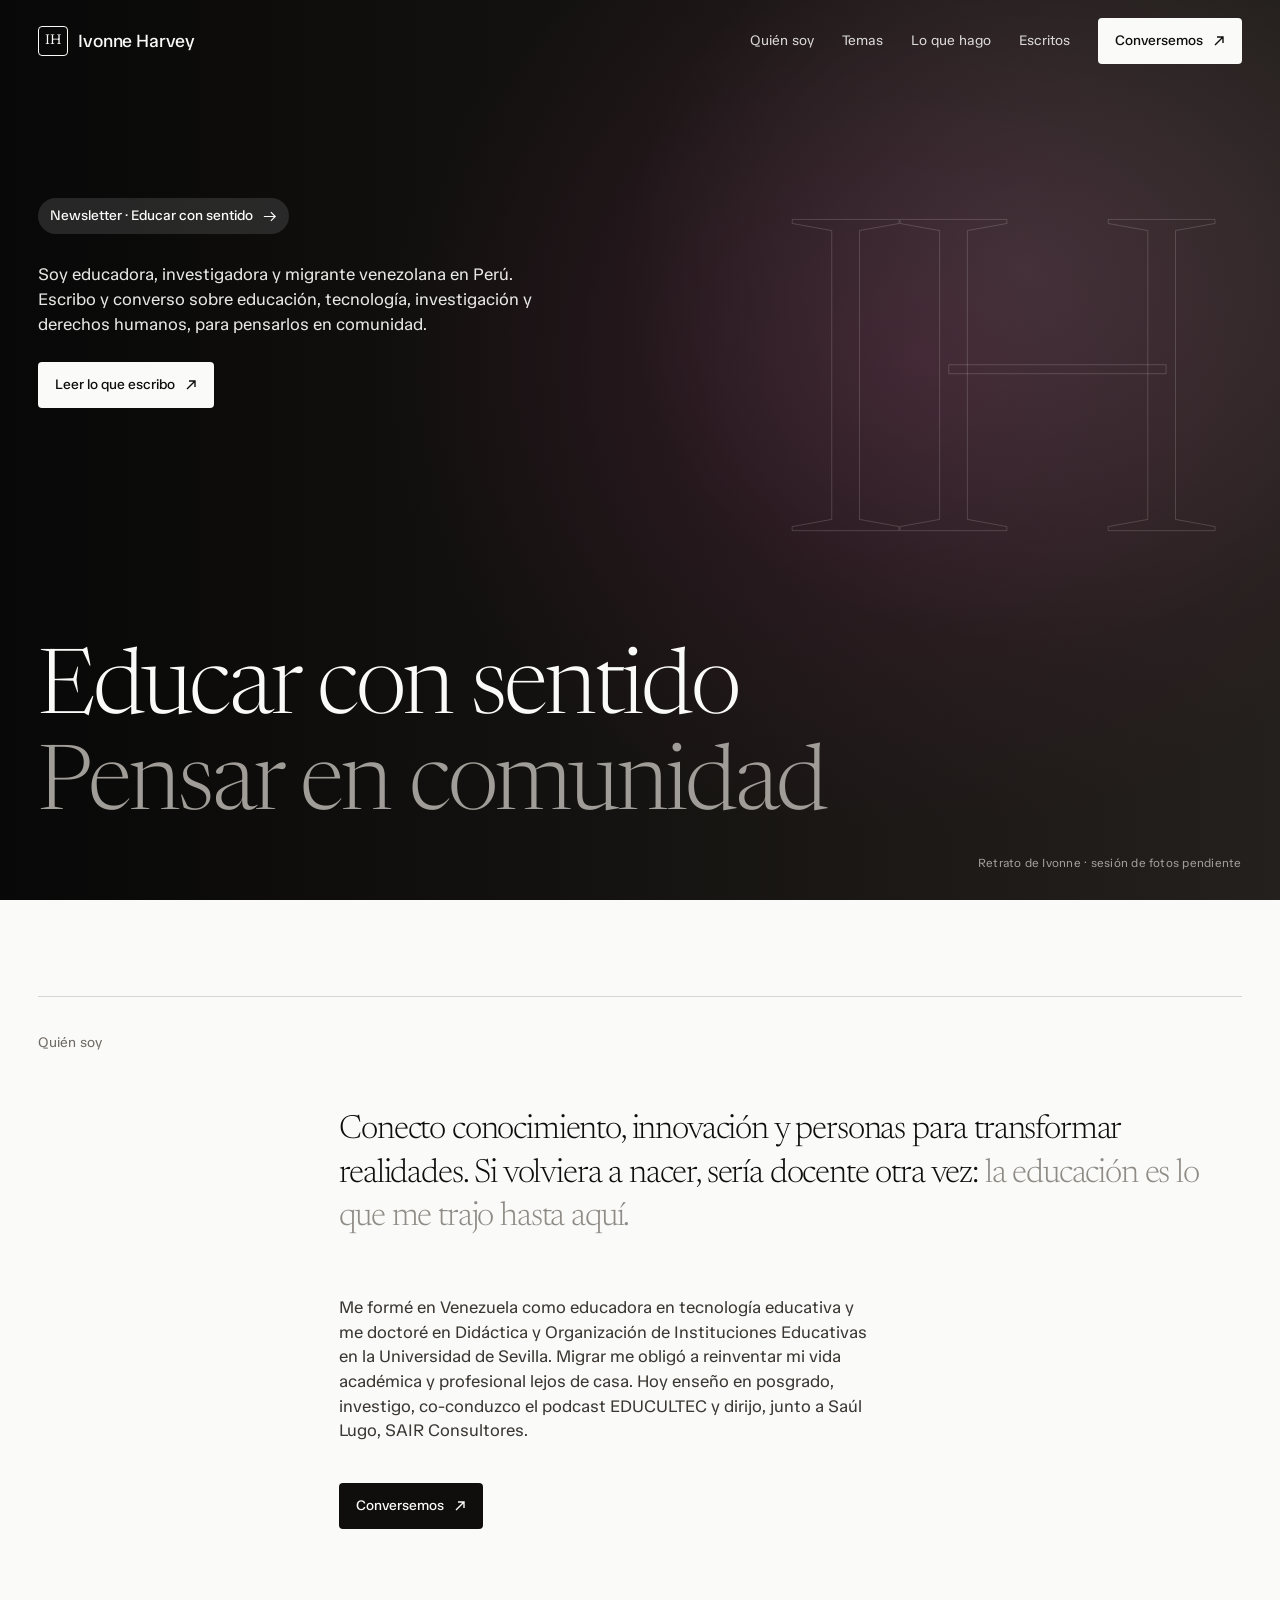
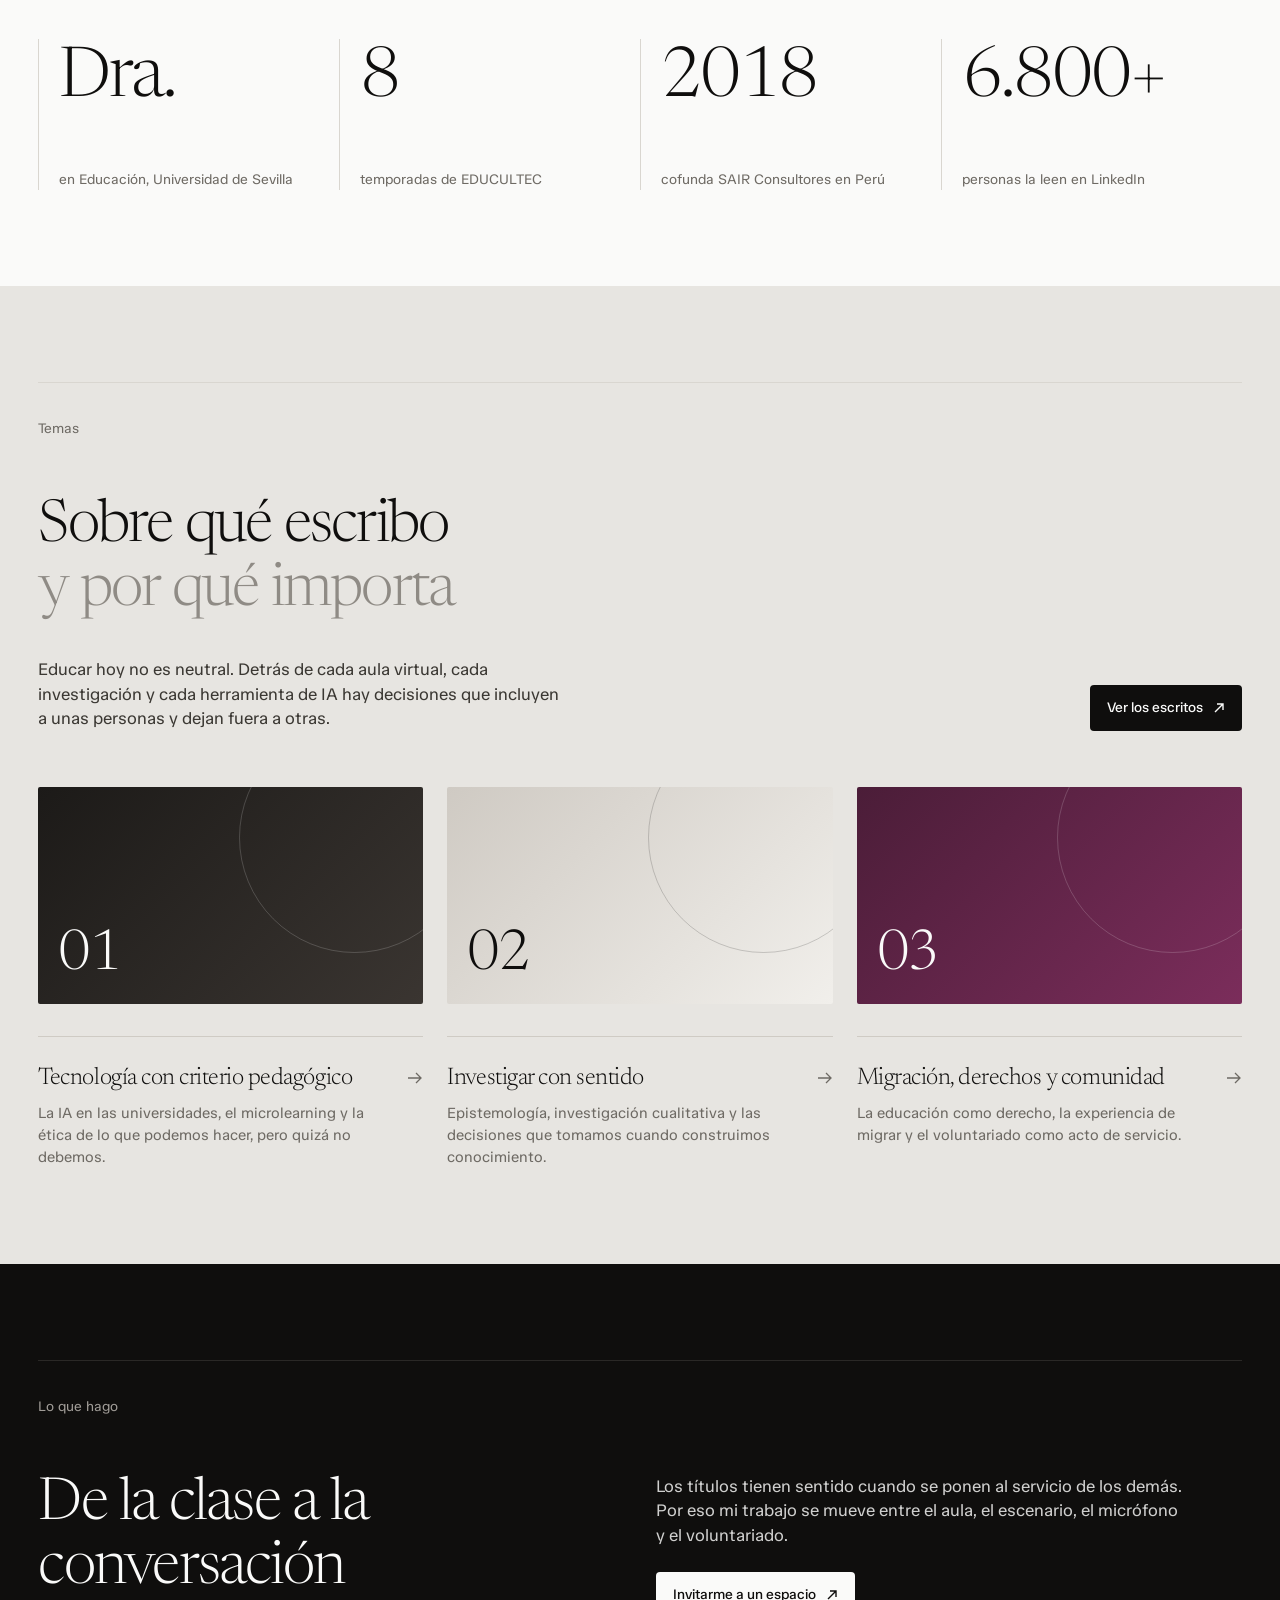
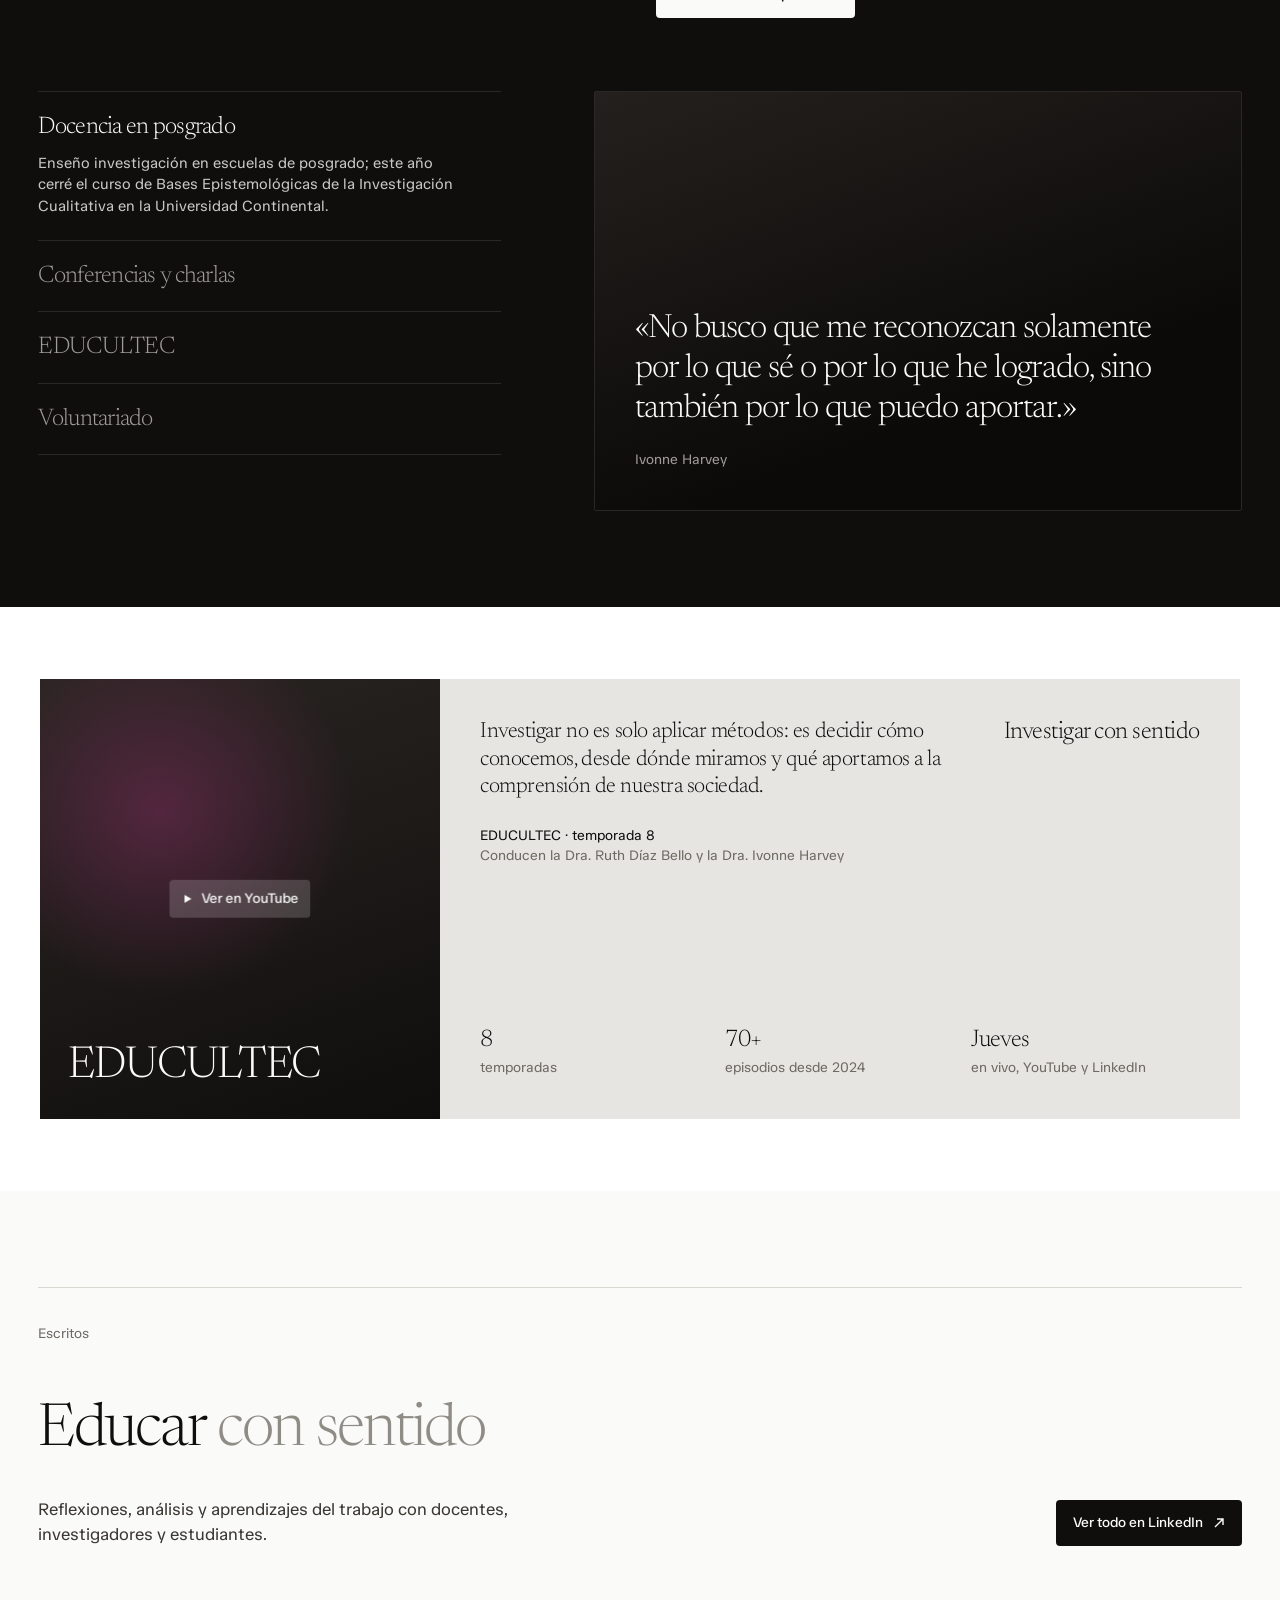
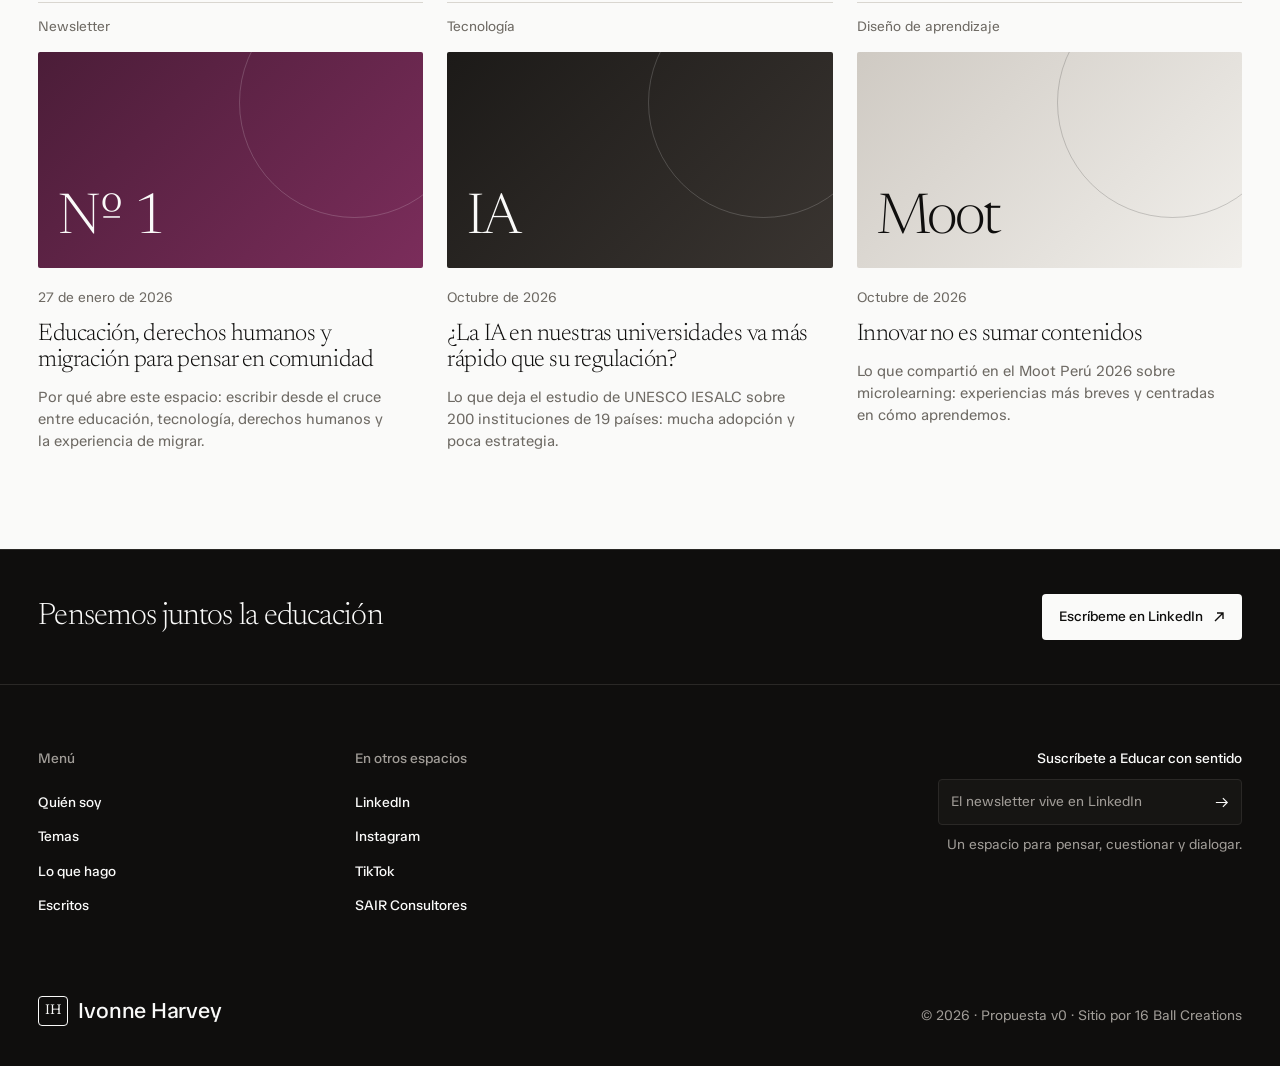
==== index.html @ bb73acb6 "Sitio de marca personal de Ivonne Harvey, propuesta v0 sobre la estructura de Westbridge Co-Authored" ====
<!doctype html>
<html lang="es">
<head>
<meta charset="utf-8">
<meta name="viewport" content="width=device-width, initial-scale=1">
<title>Ivonne Harvey · Educar con sentido</title>
<meta name="robots" content="noindex, nofollow">
<meta name="description" content="Ivonne Harvey, educadora e investigadora venezolana en Perú. Escribe y conversa sobre educación, tecnología, investigación y derechos humanos.">
<link rel="preconnect" href="https://fonts.googleapis.com">
<link rel="preconnect" href="https://fonts.gstatic.com" crossorigin>
<link rel="stylesheet" href="assets/css/marca.css">
<link rel="stylesheet" href="assets/css/sitio.css">
<link rel="icon" href="data:image/svg+xml,%3Csvg xmlns='http://www.w3.org/2000/svg' viewBox='0 0 64 64'%3E%3Crect width='64' height='64' rx='8' fill='%230F0E0D'/%3E%3Ctext x='32' y='43' text-anchor='middle' font-family='Georgia,serif' font-size='30' fill='%23FAFAF9'%3EIH%3C/text%3E%3C/svg%3E">
</head>
<body>
<svg width="0" height="0" style="position:absolute" aria-hidden="true">
  <symbol id="diag" viewBox="0 0 12 12"><path d="M2 10 10 2M4 2h6v6" fill="none" stroke="currentColor" stroke-width="1.4"/></symbol>
  <symbol id="der" viewBox="0 0 16 12"><path d="M1 6h13M9 1l5 5-5 5" fill="none" stroke="currentColor" stroke-width="1.3"/></symbol>
</svg>

<header class="barra" id="barra">
  <a class="firma" href="#inicio" aria-label="Ivonne Harvey, inicio"><span class="mono">IH</span>Ivonne Harvey</a>
  <nav aria-label="Principal">
    <a href="#quien">Quién soy</a><a href="#temas">Temas</a><a href="#hago">Lo que hago</a><a href="#escritos">Escritos</a>
    <a class="btn btn-papel" href="#conversemos">Conversemos <svg><use href="#diag"/></svg></a>
  </nav>
</header>

<main>
<!-- portada -->
<section class="portada oscuro" id="inicio">
  <div class="retrato" aria-hidden="true"><span class="mono-grande">IH</span><span class="nota-foto">Retrato de Ivonne · sesión de fotos pendiente</span></div>
  <div class="envolver portada-in">
    <div class="portada-arriba">
      <a class="chip" href="https://www.linkedin.com/pulse/educaci%C3%B3n-derechos-humanos-y-migraci%C3%B3n-para-pensar-en-harvey-l--qb66f/" target="_blank" rel="noopener">Newsletter · Educar con sentido <svg><use href="#der"/></svg></a>
      <p class="entrada">Soy educadora, investigadora y migrante venezolana en Perú. Escribo y converso sobre educación, tecnología, investigación y derechos humanos, para pensarlos en comunidad.</p>
      <a class="btn btn-papel" href="#escritos">Leer lo que escribo <svg><use href="#diag"/></svg></a>
    </div>
    <h1 class="serif titular">Educar con sentido<br><span class="tenue">Pensar en comunidad</span></h1>
  </div>
</section>

<!-- quién soy -->
<section class="bloque" id="quien">
  <div class="envolver">
    <p class="rotulo">Quién soy</p>
    <div class="desplazado">
      <p class="serif lead">Conecto conocimiento, innovación y personas para transformar realidades. Si volviera a nacer, sería docente otra vez: <span class="tenue">la educación es lo que me trajo hasta aquí.</span></p>
      <p class="cuerpo">Me formé en Venezuela como educadora en tecnología educativa y me doctoré en Didáctica y Organización de Instituciones Educativas en la Universidad de Sevilla. Migrar me obligó a reinventar mi vida académica y profesional lejos de casa. Hoy enseño en posgrado, investigo, co-conduzco el podcast EDUCULTEC y dirijo, junto a Saúl Lugo, SAIR Consultores.</p>
      <a class="btn btn-tinta" href="#conversemos">Conversemos <svg><use href="#diag"/></svg></a>
    </div>
    <ul class="cifras" aria-label="Ivonne Harvey en datos">
      <li><b class="serif">Dra.</b><span>en Educación, Universidad de Sevilla</span></li>
      <li><b class="serif">8</b><span>temporadas de EDUCULTEC</span></li>
      <li><b class="serif">2018</b><span>cofunda SAIR Consultores en Perú</span></li>
      <li><b class="serif">6.800+</b><span>personas la leen en LinkedIn</span></li>
    </ul>
  </div>
</section>

<!-- temas -->
<section class="bloque piedra" id="temas">
  <div class="envolver">
    <p class="rotulo">Temas</p>
    <div class="cabeza">
      <div>
        <h2 class="serif h2">Sobre qué escribo<br><span class="tenue">y por qué importa</span></h2>
        <p class="cuerpo">Educar hoy no es neutral. Detrás de cada aula virtual, cada investigación y cada herramienta de IA hay decisiones que incluyen a unas personas y dejan fuera a otras.</p>
      </div>
      <a class="btn btn-tinta" href="#escritos">Ver los escritos <svg><use href="#diag"/></svg></a>
    </div>
    <div class="tres">
      <article class="tema">
        <div class="lamina l1" aria-hidden="true"><span class="serif">01</span></div>
        <div class="tema-pie"><h3 class="serif">Tecnología con criterio pedagógico</h3><svg><use href="#der"/></svg></div>
        <p>La IA en las universidades, el microlearning y la ética de lo que podemos hacer, pero quizá no debemos.</p>
      </article>
      <article class="tema">
        <div class="lamina l2" aria-hidden="true"><span class="serif">02</span></div>
        <div class="tema-pie"><h3 class="serif">Investigar con sentido</h3><svg><use href="#der"/></svg></div>
        <p>Epistemología, investigación cualitativa y las decisiones que tomamos cuando construimos conocimiento.</p>
      </article>
      <article class="tema">
        <div class="lamina l3" aria-hidden="true"><span class="serif">03</span></div>
        <div class="tema-pie"><h3 class="serif">Migración, derechos y comunidad</h3><svg><use href="#der"/></svg></div>
        <p>La educación como derecho, la experiencia de migrar y el voluntariado como acto de servicio.</p>
      </article>
    </div>
  </div>
</section>

<!-- lo que hago -->
<section class="bloque oscuro" id="hago">
  <div class="envolver">
    <p class="rotulo">Lo que hago</p>
    <div class="cabeza dos">
      <h2 class="serif h2">De la clase a la conversación</h2>
      <div>
        <p class="cuerpo">Los títulos tienen sentido cuando se ponen al servicio de los demás. Por eso mi trabajo se mueve entre el aula, el escenario, el micrófono y el voluntariado.</p>
        <a class="btn btn-papel" href="#conversemos">Invitarme a un espacio <svg><use href="#diag"/></svg></a>
      </div>
    </div>
    <div class="dos-col">
      <div class="acordeon">
        <details open><summary class="serif">Docencia en posgrado</summary><p>Enseño investigación en escuelas de posgrado; este año cerré el curso de Bases Epistemológicas de la Investigación Cualitativa en la Universidad Continental.</p></details>
        <details><summary class="serif">Conferencias y charlas</summary><p>Moodle Moot Perú 2026 (microlearning), Global Series de Globaltech Florida University (ética de la IA), Global Business Experience 2026 en la Universidad Continental y TEDxSurco.</p></details>
        <details><summary class="serif">EDUCULTEC</summary><p>Co-conduzco con la Dra. Ruth Díaz Bello el podcast de SAIR Consultores. La temporada 8 conversa con investigadores sobre el rol de la epistemología, cada jueves en vivo.</p></details>
        <details><summary class="serif">Voluntariado</summary><p>Lideré el equipo de voluntarios de TEDxChancay. El voluntariado es, para mí, una forma de servir y de seguir aprendiendo.</p></details>
      </div>
      <figure class="cita-panel">
        <blockquote class="serif">«No busco que me reconozcan solamente por lo que sé o por lo que he logrado, sino también por lo que puedo aportar.»</blockquote>
        <figcaption>Ivonne Harvey</figcaption>
      </figure>
    </div>
  </div>
</section>

<!-- EDUCULTEC -->
<section class="bloque blanco" id="podcast">
  <div class="envolver">
    <div class="tarjeta-pod">
      <a class="pod-visual" href="https://www.youtube.com/@sairconsultores" target="_blank" rel="noopener" aria-label="Ver EDUCULTEC en YouTube">
        <span class="serif">EDUCULTEC</span><span class="play"><svg viewBox="0 0 12 12" aria-hidden="true"><path d="M3 2v8l7-4z" fill="currentColor"/></svg>Ver en YouTube</span>
      </a>
      <div class="pod-texto">
        <div class="pod-arriba">
          <p class="serif pod-cita">Investigar no es solo aplicar métodos: es decidir cómo conocemos, desde dónde miramos y qué aportamos a la comprensión de nuestra sociedad.</p>
          <p class="pod-marca serif">Investigar con sentido</p>
        </div>
        <p class="pod-firma">EDUCULTEC · temporada 8<br><span>Conducen la Dra. Ruth Díaz Bello y la Dra. Ivonne Harvey</span></p>
        <ul class="pod-cifras">
          <li><b class="serif">8</b><span>temporadas</span></li>
          <li><b class="serif">70+</b><span>episodios desde 2024</span></li>
          <li><b class="serif">Jueves</b><span>en vivo, YouTube y LinkedIn</span></li>
        </ul>
      </div>
    </div>
  </div>
</section>

<!-- escritos -->
<section class="bloque" id="escritos">
  <div class="envolver">
    <p class="rotulo">Escritos</p>
    <div class="cabeza">
      <div>
        <h2 class="serif h2">Educar <span class="tenue">con sentido</span></h2>
        <p class="cuerpo">Reflexiones, análisis y aprendizajes del trabajo con docentes, investigadores y estudiantes.</p>
      </div>
      <a class="btn btn-tinta" href="https://www.linkedin.com/in/ivonneharvey/recent-activity/all/" target="_blank" rel="noopener">Ver todo en LinkedIn <svg><use href="#diag"/></svg></a>
    </div>
    <div class="tres">
      <a class="escrito" href="https://www.linkedin.com/pulse/educaci%C3%B3n-derechos-humanos-y-migraci%C3%B3n-para-pensar-en-harvey-l--qb66f/" target="_blank" rel="noopener">
        <p class="cat">Newsletter</p>
        <div class="lamina l3" aria-hidden="true"><span class="serif">Nº 1</span></div>
        <p class="fecha">27 de enero de 2026</p>
        <h3 class="serif">Educación, derechos humanos y migración para pensar en comunidad</h3>
        <p class="resumen">Por qué abre este espacio: escribir desde el cruce entre educación, tecnología, derechos humanos y la experiencia de migrar.</p>
      </a>
      <a class="escrito" href="https://www.linkedin.com/in/ivonneharvey/recent-activity/all/" target="_blank" rel="noopener">
        <p class="cat">Tecnología</p>
        <div class="lamina l1" aria-hidden="true"><span class="serif">IA</span></div>
        <p class="fecha">Octubre de 2026</p>
        <h3 class="serif">¿La IA en nuestras universidades va más rápido que su regulación?</h3>
        <p class="resumen">Lo que deja el estudio de UNESCO IESALC sobre 200 instituciones de 19 países: mucha adopción y poca estrategia.</p>
      </a>
      <a class="escrito" href="https://www.linkedin.com/in/ivonneharvey/recent-activity/all/" target="_blank" rel="noopener">
        <p class="cat">Diseño de aprendizaje</p>
        <div class="lamina l2" aria-hidden="true"><span class="serif">Moot</span></div>
        <p class="fecha">Octubre de 2026</p>
        <h3 class="serif">Innovar no es sumar contenidos</h3>
        <p class="resumen">Lo que compartió en el Moot Perú 2026 sobre microlearning: experiencias más breves y centradas en cómo aprendemos.</p>
      </a>
    </div>
  </div>
</section>
</main>

<!-- cierre -->
<footer class="pie oscuro" id="conversemos">
  <div class="envolver cierre">
    <h2 class="serif h3">Pensemos juntos la educación</h2>
    <a class="btn btn-papel" href="https://www.linkedin.com/in/ivonneharvey/" target="_blank" rel="noopener">Escríbeme en LinkedIn <svg><use href="#diag"/></svg></a>
  </div>
  <div class="envolver pie-in">
    <div class="pie-col"><p class="pie-tit">Menú</p><a href="#quien">Quién soy</a><a href="#temas">Temas</a><a href="#hago">Lo que hago</a><a href="#escritos">Escritos</a></div>
    <div class="pie-col"><p class="pie-tit">En otros espacios</p><a href="https://www.linkedin.com/in/ivonneharvey/" target="_blank" rel="noopener">LinkedIn</a><a href="https://www.instagram.com/ivonneharvey/" target="_blank" rel="noopener">Instagram</a><a href="https://www.tiktok.com/@ivonneharvey" target="_blank" rel="noopener">TikTok</a><a href="https://16ballcreations.github.io/sair-consultores/" target="_blank" rel="noopener">SAIR Consultores</a></div>
    <div class="pie-sus">
      <p class="pie-tit claro">Suscríbete a Educar con sentido</p>
      <a class="sus-campo" href="https://www.linkedin.com/pulse/educaci%C3%B3n-derechos-humanos-y-migraci%C3%B3n-para-pensar-en-harvey-l--qb66f/" target="_blank" rel="noopener"><span>El newsletter vive en LinkedIn</span><svg><use href="#der"/></svg></a>
      <p class="pie-nota">Un espacio para pensar, cuestionar y dialogar.</p>
    </div>
  </div>
  <div class="envolver pie-base">
    <p class="firma"><span class="mono">IH</span>Ivonne Harvey</p>
    <p class="pie-nota">© 2026 · Propuesta v0 · Sitio por 16 Ball Creations</p>
  </div>
</footer>
<script src="assets/js/sitio.js"></script>
</body>
</html>
---- assets/css/marca.css ----
/* =====================================================================
   Ivonne Harvey · sistema de marca personal (v0, propuesta)
   Fuente única de colores, tipografía y medidas. Editorial y sobria:
   papel, piedra y tinta, con un solo acento (vino), pariente lejano del
   ciruela de SAIR para que se note la familia sin confundir las marcas.
   ===================================================================== */
@import url("https://fonts.googleapis.com/css2?family=Newsreader:ital,opsz,wght@0,6..72,300;0,6..72,400;1,6..72,300&family=TASA+Orbiter:wght@400;500&display=swap");

:root{
  /* color */
  --ih-tinta:#0F0E0D;        /* fondos oscuros y texto principal */
  --ih-papel:#FAFAF9;        /* fondo de página */
  --ih-piedra:#E7E5E1;       /* bandas y tarjetas */
  --ih-blanco:#FFFFFF;
  --ih-gris:#6E6A64;         /* texto secundario sobre claro (5,3 : 1) */
  --ih-gris-claro:#8F8B85;   /* segunda línea de títulos grandes (3,3 : 1, solo 24 px o más) */
  --ih-gris-osc:#A09C97;     /* texto secundario sobre tinta (7,0 : 1) */
  --ih-linea:#D9D6D0;
  --ih-linea-osc:#2A2826;
  --ih-vino:#7B2D5B;         /* el acento: detalles, enlaces al pasar, viñetas */

  /* tipografía */
  --ih-serif:"Newsreader", Georgia, "Times New Roman", serif;
  --ih-sans:"TASA Orbiter", system-ui, -apple-system, "Segoe UI", sans-serif;
  --t-display:clamp(48px, 7vw, 92px);
  --t-h2:clamp(36px, 4.6vw, 64px);
  --t-h3:clamp(24px, 2.4vw, 32px);
  --t-lead:clamp(24px, 2.6vw, 36px);
  --t-cuerpo:17px;
  --t-chico:14px;

  /* medidas */
  --ancho:1360px;
  --margen:clamp(20px, 3vw, 40px);
  --r:4px;
}

*,*::before,*::after{box-sizing:border-box}
html{scroll-behavior:smooth}
@media (prefers-reduced-motion:reduce){html{scroll-behavior:auto}}
body{margin:0;background:var(--ih-papel);color:var(--ih-tinta);font:400 var(--t-cuerpo)/1.45 var(--ih-sans);-webkit-font-smoothing:antialiased}
img{max-width:100%;display:block}
a{color:inherit}
:focus-visible{outline:2px solid var(--ih-vino);outline-offset:3px}

/* títulos en serif ligera; la segunda parte, en gris */
.serif{font-family:var(--ih-serif);font-weight:300;letter-spacing:-.03em;line-height:1.1}
.tenue{color:var(--ih-gris-claro)}
.oscuro .tenue{color:var(--ih-gris-osc)}

/* botones: rectángulo apenas redondeado, flecha diagonal */
.btn{display:inline-flex;align-items:center;gap:10px;font:500 14px/1 var(--ih-sans);padding:15px 16px;border-radius:var(--r);text-decoration:none;border:1px solid transparent;transition:background .2s,color .2s}
.btn svg{width:12px;height:12px}
.btn-tinta{background:var(--ih-tinta);color:var(--ih-papel)}
.btn-tinta:hover{background:var(--ih-vino)}
.btn-papel{background:var(--ih-papel);color:var(--ih-tinta)}
.btn-papel:hover{background:var(--ih-piedra)}
---- assets/css/sitio.css ----
/* Ivonne Harvey · sitio: maqueta editorial (portada oscura, bandas papel / piedra / tinta) */
.envolver{max-width:var(--ancho);margin:0 auto;padding:0 var(--margen)}
.oscuro{background:var(--ih-tinta);color:var(--ih-papel)}
.piedra{background:var(--ih-piedra)}
.blanco{background:var(--ih-blanco)}

/* barra */
.barra{position:fixed;inset:0 0 auto;z-index:10;display:flex;align-items:center;justify-content:space-between;padding:18px var(--margen);color:var(--ih-papel);transition:background .3s,color .3s,box-shadow .3s}
.barra.solida{background:rgba(250,250,249,.92);backdrop-filter:blur(10px);color:var(--ih-tinta);box-shadow:0 1px 0 var(--ih-linea)}
.firma{display:inline-flex;align-items:center;gap:10px;font:500 18px/1 var(--ih-sans);text-decoration:none;letter-spacing:-.01em;margin:0}
.mono{display:inline-grid;place-items:center;width:30px;height:30px;border:1px solid currentColor;border-radius:var(--r);font:400 14px/1 var(--ih-serif);letter-spacing:0}
.barra nav{display:flex;align-items:center;gap:28px;font-size:14px}
.barra nav a:not(.btn){text-decoration:none;opacity:.85}
.barra nav a:not(.btn):hover{opacity:1;text-decoration:underline;text-underline-offset:4px}
.barra.solida .btn-papel{background:var(--ih-tinta);color:var(--ih-papel)}

/* portada */
.portada{position:relative;min-height:100svh;overflow:hidden;display:flex;align-items:stretch}
.retrato{position:absolute;inset:0;background:
  radial-gradient(60% 75% at 72% 40%, rgba(123,45,91,.30), transparent 70%),
  radial-gradient(45% 60% at 80% 30%, rgba(250,250,249,.10), transparent 70%),
  linear-gradient(90deg, #080808 0%, #141210 45%, #24201d 100%)}
.mono-grande{position:absolute;right:6%;top:50%;transform:translateY(-55%);font:300 clamp(240px,34vw,520px)/1 var(--ih-serif);letter-spacing:-.06em;color:transparent;-webkit-text-stroke:1px rgba(250,250,249,.16)}
.nota-foto{position:absolute;right:var(--margen);bottom:28px;font-size:12px;color:var(--ih-gris-osc);letter-spacing:.02em}
.portada-in{position:relative;display:flex;flex-direction:column;justify-content:space-between;padding-top:22vh;padding-bottom:7vh;width:100%}
.portada-arriba{max-width:500px}
.chip{display:inline-flex;align-items:center;gap:10px;font-size:14px;font-weight:500;text-decoration:none;padding:8px 12px;border-radius:999px;background:rgba(115,115,114,.28);margin-bottom:28px}
.chip svg{width:14px;height:11px;transition:transform .2s}
.chip:hover svg{transform:translateX(3px)}
.entrada{font-size:17px;line-height:1.45;margin:0 0 26px;color:rgba(250,250,249,.92)}
.titular{font-size:var(--t-display);margin:12vh 0 0;line-height:1.08}

/* bloques */
.bloque{padding:96px 0}
.rotulo{font-size:14px;color:var(--ih-gris);margin:0 0 56px;padding-top:36px;border-top:1px solid var(--ih-linea)}
.oscuro .rotulo{color:var(--ih-gris-osc);border-color:var(--ih-linea-osc)}
.desplazado{margin-left:25%;max-width:1020px}
.lead{font-size:var(--t-lead);line-height:1.3;letter-spacing:-.035em;margin:0 0 56px}
.cuerpo{font-size:var(--t-cuerpo);line-height:1.45;color:#3B3833;max-width:530px;margin:0 0 40px}
.oscuro .cuerpo{color:rgba(250,250,249,.82)}
.h2{font-size:var(--t-h2);margin:0 0 32px}
.h3{font-size:var(--t-h3);margin:0}

.cifras{list-style:none;margin:110px 0 0;padding:0;display:grid;grid-template-columns:repeat(4,1fr)}
.cifras li{border-left:1px solid var(--ih-linea);padding:6px 20px 0;display:flex;flex-direction:column;gap:56px}
.cifras b{font-size:clamp(48px,5.4vw,76px);line-height:1;font-weight:300}
.cifras span{font-size:14px;color:var(--ih-gris)}

.cabeza{display:flex;justify-content:space-between;align-items:flex-end;gap:32px;margin-bottom:56px}
.cabeza .cuerpo{margin-bottom:0}
.cabeza.dos{display:grid;grid-template-columns:1fr 1fr;align-items:start}
.cabeza.dos .cuerpo{margin-bottom:24px}

/* temas y escritos */
.tres{display:grid;grid-template-columns:repeat(3,1fr);gap:32px 24px}
.lamina{aspect-ratio:16/9;border-radius:2px;display:flex;align-items:flex-end;padding:20px;overflow:hidden;position:relative}
.lamina span{font-size:56px;line-height:1;font-weight:300;letter-spacing:-.04em}
.lamina.l1{background:linear-gradient(135deg,#1c1a18,#3a3531);color:var(--ih-papel)}
.lamina.l2{background:linear-gradient(135deg,#cfcac3,#f1efeb);color:var(--ih-tinta)}
.lamina.l3{background:linear-gradient(135deg,#4b1d38,var(--ih-vino));color:var(--ih-papel)}
.lamina::after{content:"";position:absolute;right:-12%;top:-30%;width:60%;aspect-ratio:1;border:1px solid currentColor;border-radius:50%;opacity:.18}
.tema-pie{display:flex;justify-content:space-between;align-items:baseline;gap:16px;border-top:1px solid var(--ih-linea);margin-top:32px;padding-top:28px}
.piedra .tema-pie{border-color:#cfcbc4}
.tema h3{font-size:24px;margin:0;letter-spacing:-.02em}
.tema-pie svg{width:16px;height:12px;flex:none;color:var(--ih-gris)}
.tema p{font-size:15px;color:var(--ih-gris);margin:12px 0 0;max-width:360px}

.escrito{text-decoration:none;display:block;border-top:1px solid var(--ih-linea);padding-top:14px}
.escrito .cat{font-size:14px;color:var(--ih-gris);margin:0 0 14px}
.escrito .fecha{font-size:14px;color:var(--ih-gris);margin:20px 0 12px}
.escrito h3{font-size:24px;margin:0 0 14px;letter-spacing:-.02em;transition:color .2s}
.escrito:hover h3{color:var(--ih-vino)}
.escrito .resumen{font-size:15px;color:var(--ih-gris);margin:0;max-width:360px}

/* lo que hago */
.dos-col{display:grid;grid-template-columns:5fr 1fr 7fr;margin-top:40px}
.acordeon{grid-column:1}
.cita-panel{grid-column:3;margin:0;background:linear-gradient(160deg,#24201d,#0b0a09 70%),#141210;border:1px solid var(--ih-linea-osc);border-radius:2px;padding:40px;display:flex;flex-direction:column;justify-content:flex-end;min-height:420px}
.cita-panel blockquote{margin:0 0 20px;font-size:clamp(26px,2.6vw,36px);line-height:1.2}
.cita-panel figcaption{font-size:14px;color:var(--ih-gris-osc)}
details{border-top:1px solid var(--ih-linea-osc);padding:22px 0}
details:last-child{border-bottom:1px solid var(--ih-linea-osc)}
summary{list-style:none;cursor:pointer;font-size:24px;letter-spacing:-.02em;color:var(--ih-gris-osc);transition:color .2s}
summary::-webkit-details-marker{display:none}
details[open] summary,summary:hover{color:var(--ih-papel)}
details p{font-size:15px;color:rgba(250,250,249,.78);margin:12px 0 0;max-width:420px}

/* EDUCULTEC */
.bloque.blanco{padding:72px 0}
.tarjeta-pod{display:grid;grid-template-columns:400px 1fr;max-width:1200px;margin:0 auto;background:var(--ih-piedra)}
.pod-visual{position:relative;min-height:440px;background:radial-gradient(70% 60% at 30% 30%, rgba(123,45,91,.55), transparent 70%),linear-gradient(160deg,#2a2522,#0f0e0d);color:var(--ih-papel);text-decoration:none;display:flex;align-items:flex-end;padding:28px}
.pod-visual .serif{font-size:44px;letter-spacing:-.03em}
.play{position:absolute;left:50%;top:50%;transform:translate(-50%,-50%);display:inline-flex;align-items:center;gap:8px;font-size:14px;font-weight:500;padding:9px 12px;border-radius:var(--r);background:rgba(250,250,249,.18);backdrop-filter:blur(6px);transition:background .2s}
.play svg{width:12px;height:12px}
.pod-visual:hover .play{background:rgba(250,250,249,.3)}
.pod-texto{padding:40px;display:flex;flex-direction:column}
.pod-arriba{display:flex;justify-content:space-between;gap:32px}
.pod-cita{font-size:22px;line-height:1.25;letter-spacing:-.02em;margin:0;max-width:560px}
.pod-marca{font-size:24px;margin:0;white-space:nowrap;letter-spacing:-.02em}
.pod-firma{font-size:14px;margin:24px 0 0}
.pod-firma span{color:var(--ih-gris)}
.pod-cifras{list-style:none;margin:auto 0 0;padding:48px 0 0;display:grid;grid-template-columns:repeat(3,1fr);gap:16px}
.pod-cifras b{display:block;font-size:24px;font-weight:300;line-height:1.2}
.pod-cifras span{font-size:14px;color:var(--ih-gris)}

/* pie */
.cierre{display:flex;justify-content:space-between;align-items:center;gap:24px;padding-top:44px;padding-bottom:44px}
.pie{border-top:1px solid var(--ih-linea-osc)}
.pie-in{display:grid;grid-template-columns:1fr 1fr 2fr;gap:32px;padding-top:64px;padding-bottom:80px;border-top:1px solid var(--ih-linea-osc);max-width:none;padding-left:max(var(--margen),calc((100% - var(--ancho))/2 + var(--margen)));padding-right:max(var(--margen),calc((100% - var(--ancho))/2 + var(--margen)))}
.pie-col{display:flex;flex-direction:column;gap:14px;font-size:14px;font-weight:500}
.pie-col a{text-decoration:none}
.pie-col a:hover{text-decoration:underline;text-underline-offset:4px}
.pie-tit{font-size:14px;font-weight:500;color:var(--ih-gris-osc);margin:0 0 10px}
.pie-tit.claro{color:var(--ih-papel)}
.pie-sus{justify-self:end;width:min(100%,304px);text-align:right}
.sus-campo{display:flex;justify-content:space-between;align-items:center;gap:12px;padding:12px;border:1px solid var(--ih-linea-osc);border-radius:var(--r);background:#161513;color:var(--ih-gris-osc);text-decoration:none;font-size:14px;text-align:left}
.sus-campo svg{width:14px;height:11px;color:var(--ih-papel)}
.sus-campo:hover{border-color:var(--ih-gris)}
.pie-nota{font-size:14px;color:var(--ih-gris-osc);margin:10px 0 0}
.pie-base{display:flex;justify-content:space-between;align-items:flex-end;gap:16px;padding-bottom:40px}
.pie-base .firma{font-size:22px}

/* entrada suave al hacer scroll */
.aparece{opacity:0;transform:translateY(18px);transition:opacity .8s ease,transform .8s ease}
.aparece.visto{opacity:1;transform:none}
@media (prefers-reduced-motion:reduce){.aparece{opacity:1;transform:none;transition:none}}

/* tableta */
@media (max-width:1024px){
  .desplazado{margin-left:0}
  .tres{grid-template-columns:repeat(2,1fr)}
  .dos-col{grid-template-columns:1fr;gap:40px}
  .cita-panel{grid-column:1;min-height:300px}
  .tarjeta-pod{grid-template-columns:1fr}
  .pod-visual{min-height:280px}
  .cifras{grid-template-columns:repeat(2,1fr);row-gap:48px}
  .barra nav a:not(.btn){display:none}
}
/* celular */
@media (max-width:640px){
  .bloque{padding:72px 0}
  .rotulo{margin-bottom:36px}
  .tres{grid-template-columns:1fr}
  .cabeza,.cabeza.dos{display:flex;flex-direction:column;align-items:flex-start}
  .cifras li{gap:28px;padding:4px 14px 0}
  .portada-in{padding-top:120px}
  .mono-grande{right:-10%;top:30%}
  .titular{margin-top:16vh}
  .pod-texto{padding:28px}
  .pod-arriba{flex-direction:column;gap:16px}
  .pod-cifras{grid-template-columns:1fr 1fr}
  .pie-in{grid-template-columns:1fr 1fr}
  .pie-sus{grid-column:1/-1;justify-self:start;text-align:left}
  .cierre,.pie-base{flex-direction:column;align-items:flex-start}
}
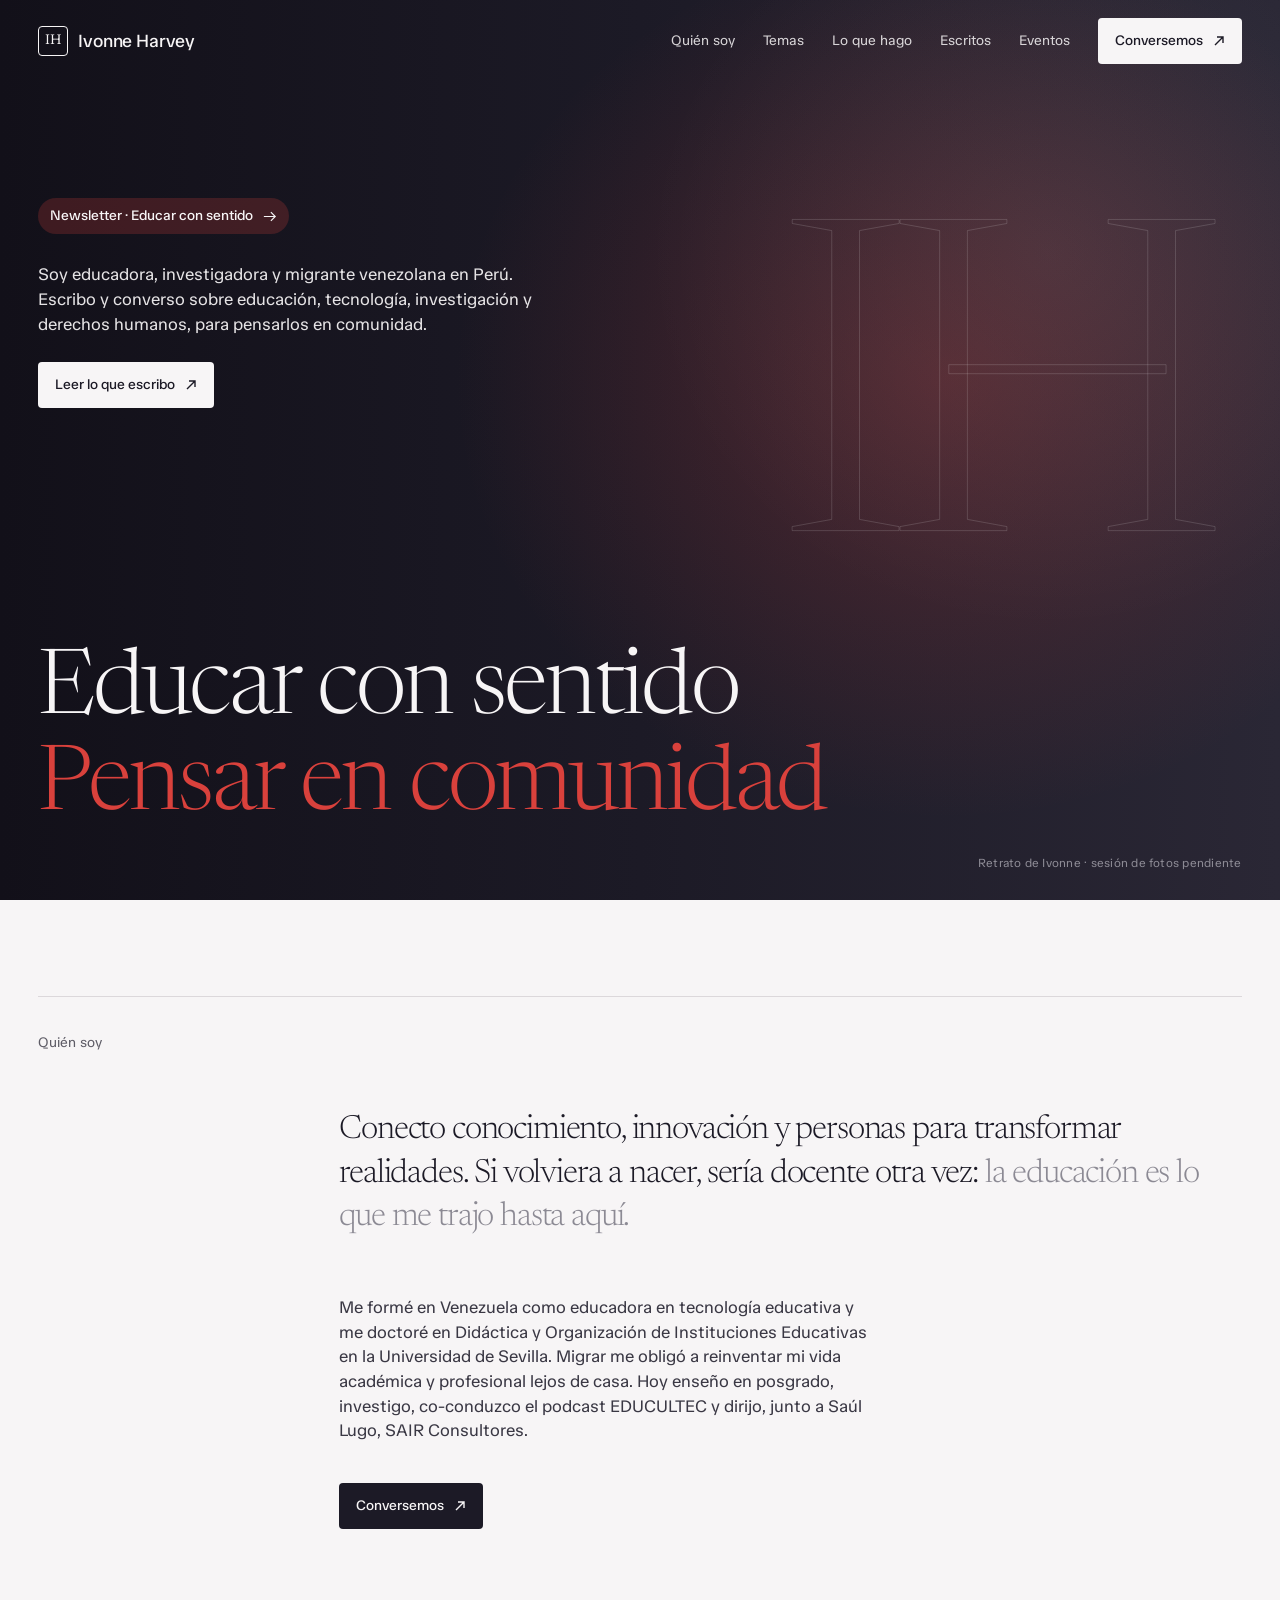
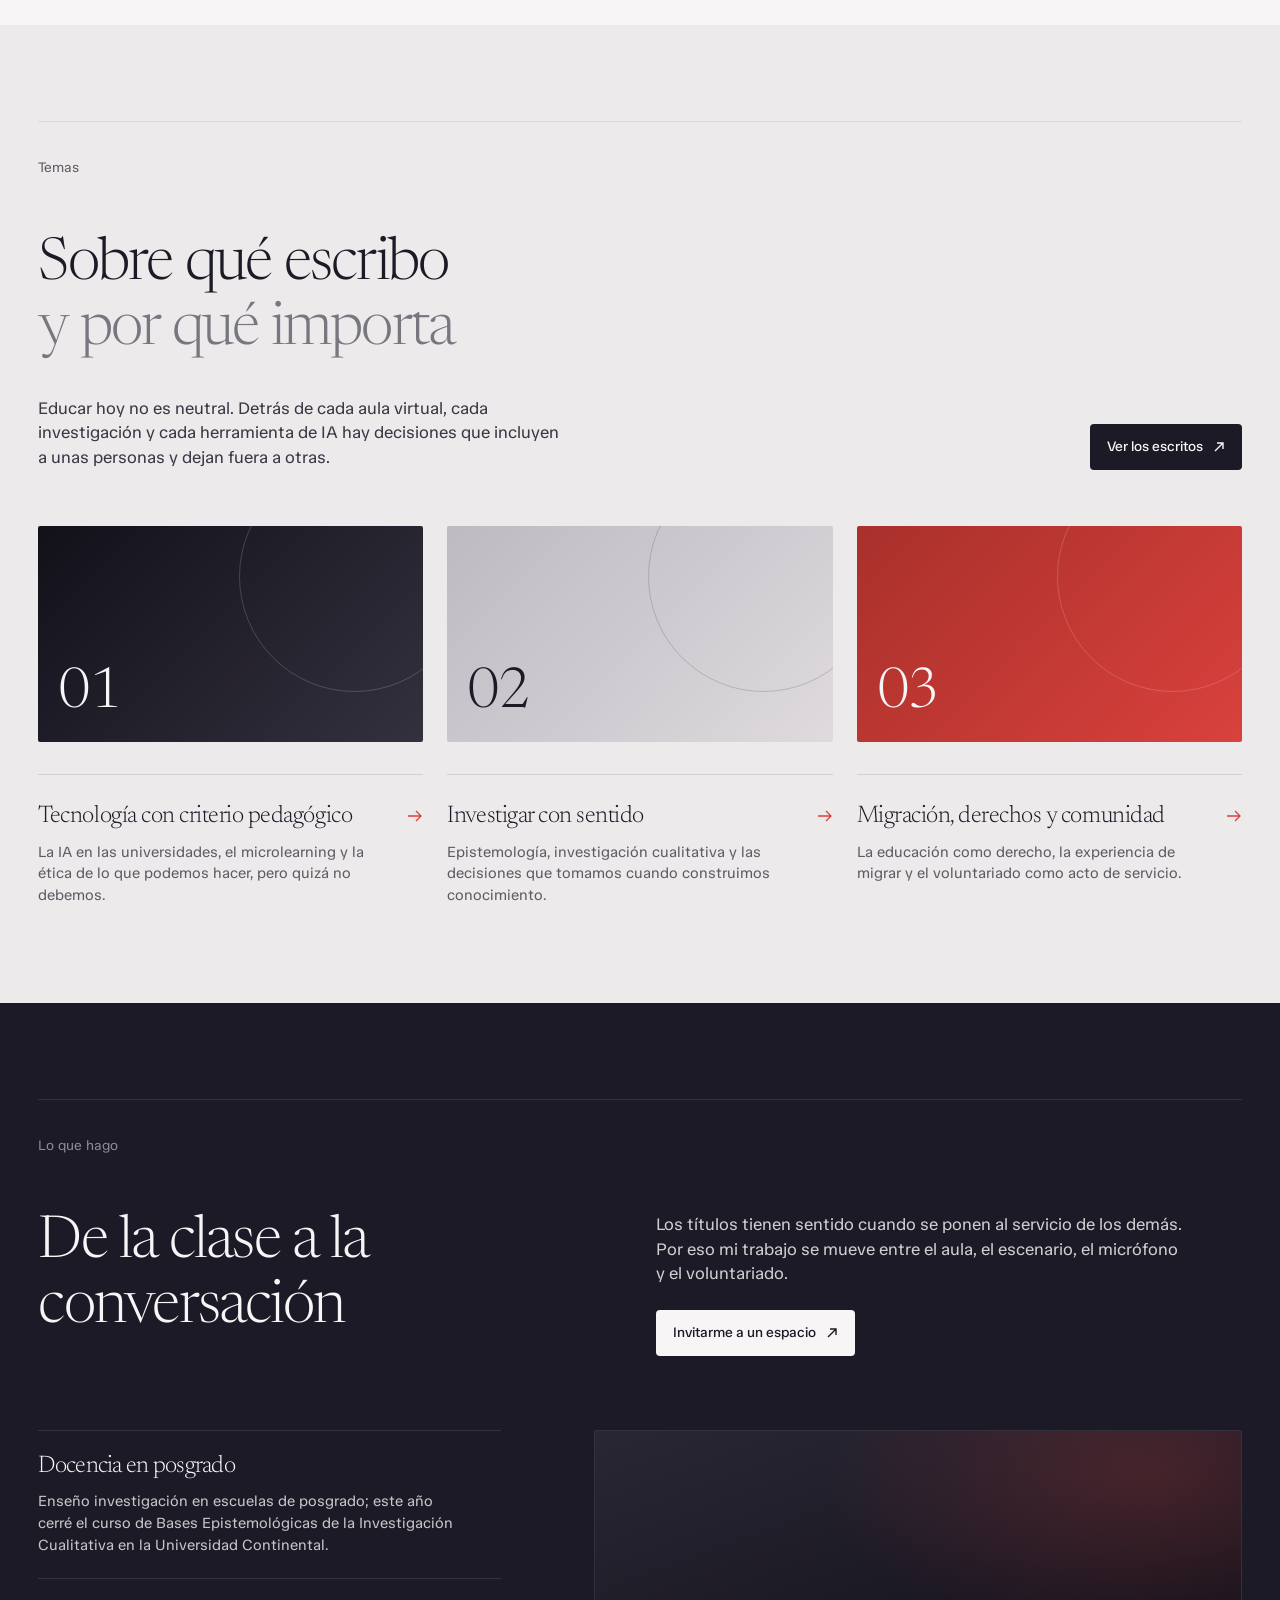
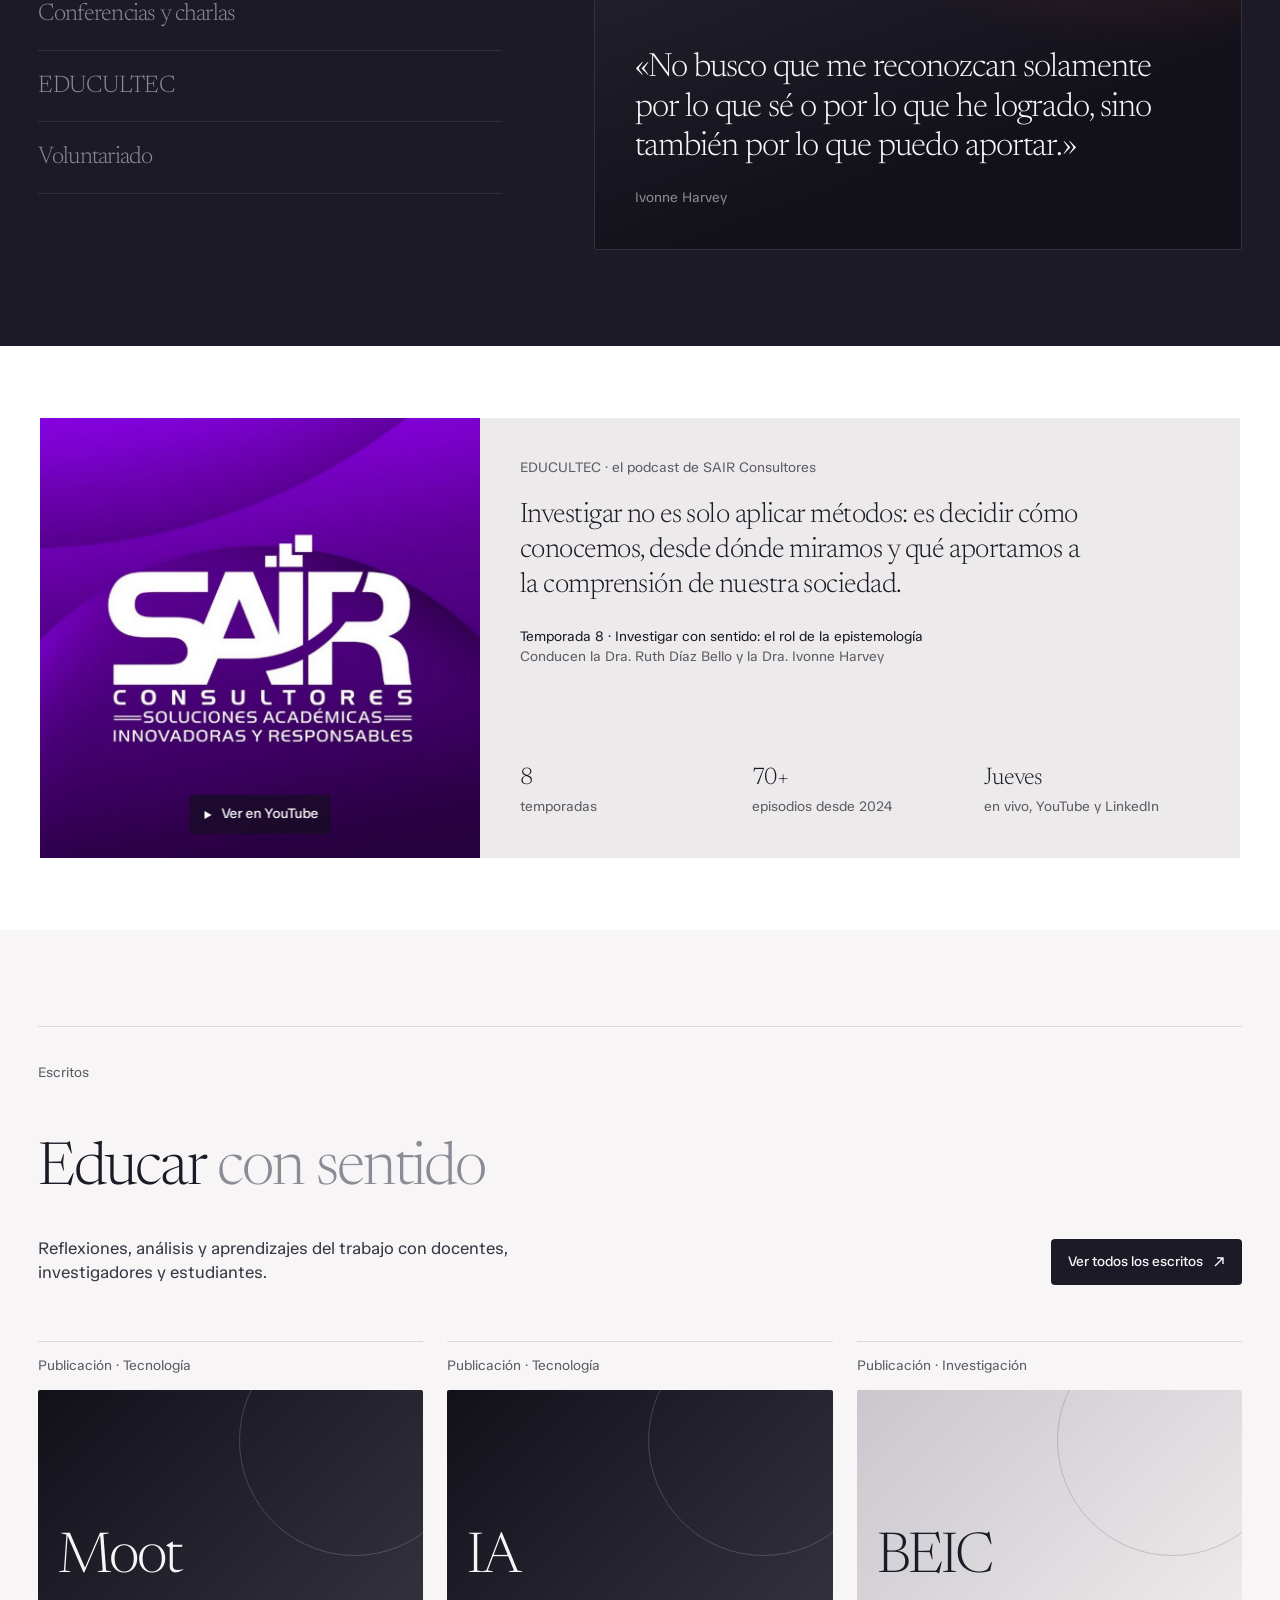
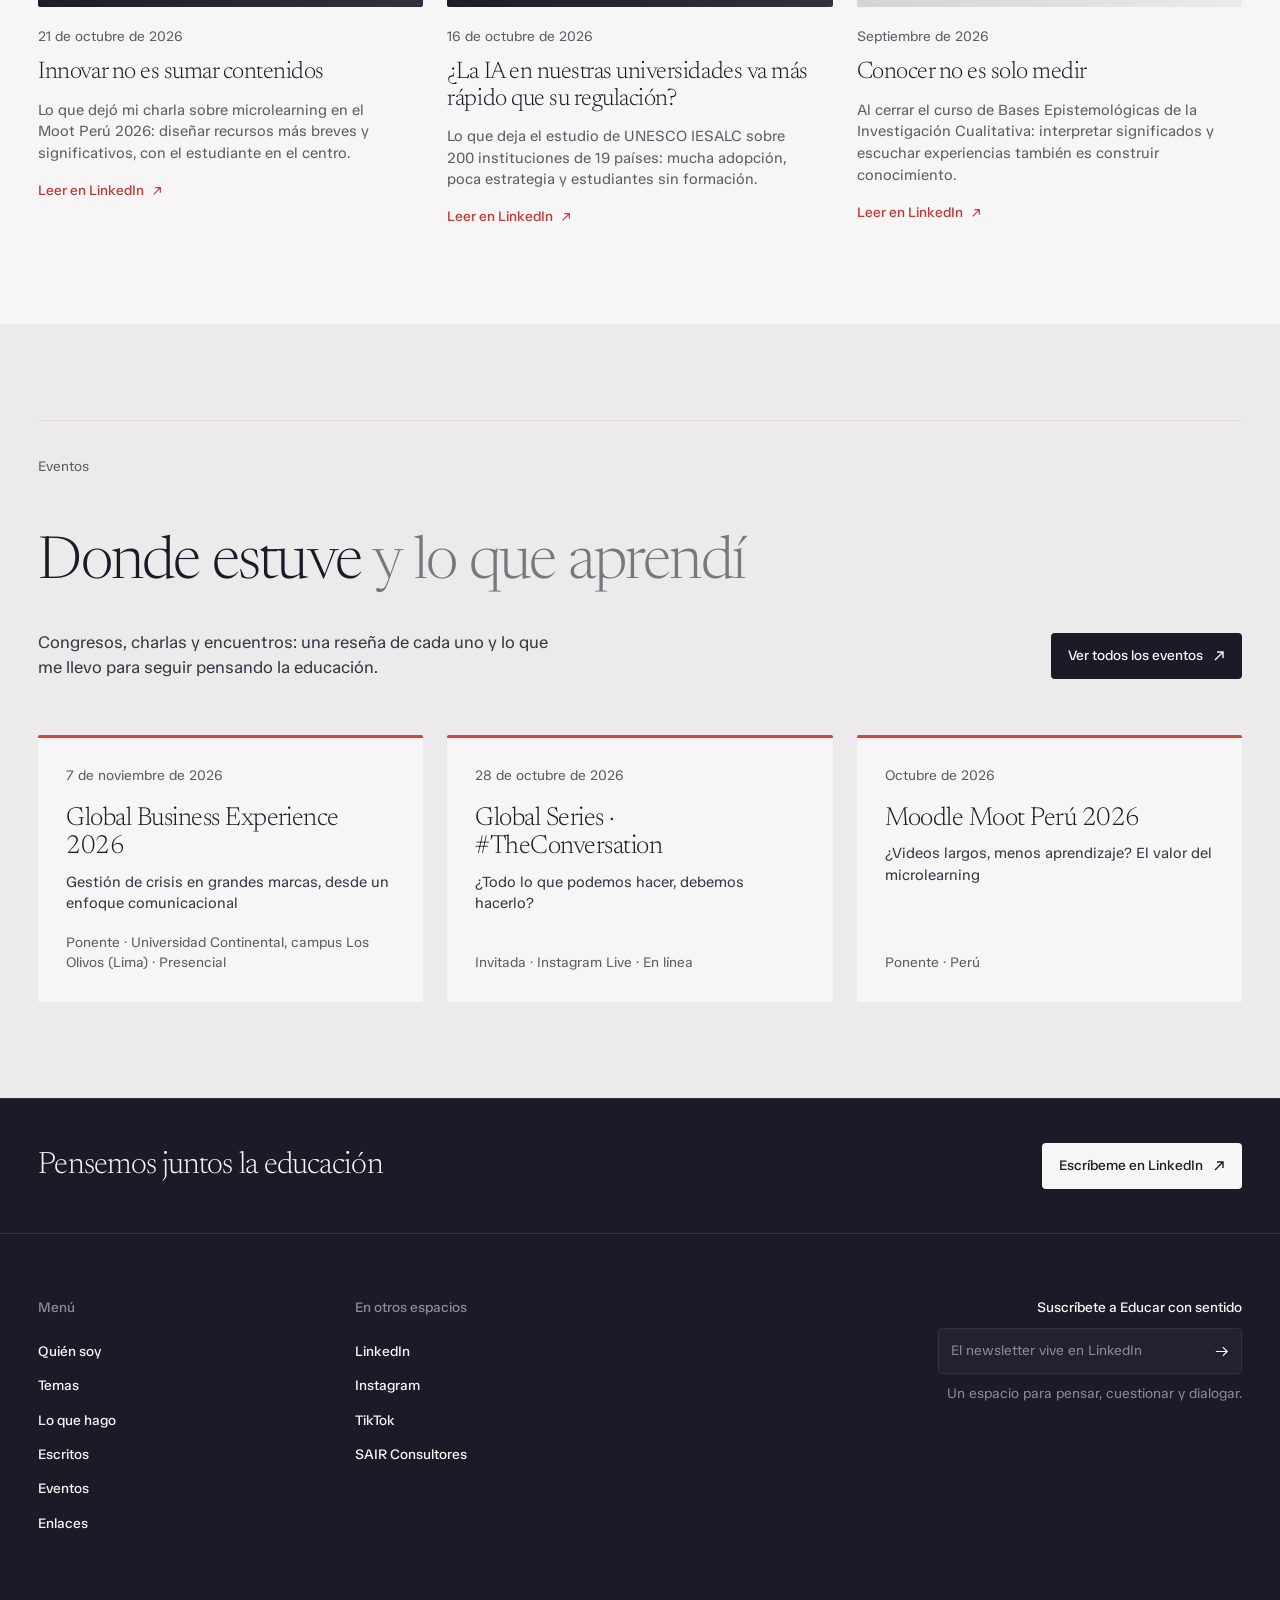
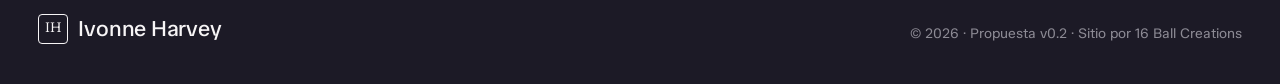
==== commit 004aff75: "Paleta nueva, vitrina de escritos, eventos y página de enlaces - Paleta tinta, gris, salmón, niebla " ====
--- a/index.html
+++ b/index.html
@@ -10,7 +10,7 @@
 <link rel="preconnect" href="https://fonts.gstatic.com" crossorigin>
 <link rel="stylesheet" href="assets/css/marca.css">
 <link rel="stylesheet" href="assets/css/sitio.css">
-<link rel="icon" href="data:image/svg+xml,%3Csvg xmlns='http://www.w3.org/2000/svg' viewBox='0 0 64 64'%3E%3Crect width='64' height='64' rx='8' fill='%230F0E0D'/%3E%3Ctext x='32' y='43' text-anchor='middle' font-family='Georgia,serif' font-size='30' fill='%23FAFAF9'%3EIH%3C/text%3E%3C/svg%3E">
+<link rel="icon" href="data:image/svg+xml,%3Csvg xmlns='http://www.w3.org/2000/svg' viewBox='0 0 64 64'%3E%3Crect width='64' height='64' rx='8' fill='%231C1A26'/%3E%3Ctext x='32' y='43' text-anchor='middle' font-family='Georgia,serif' font-size='30' fill='%23FAFAF9'%3EIH%3C/text%3E%3C/svg%3E">
 </head>
 <body>
 <svg width="0" height="0" style="position:absolute" aria-hidden="true">
@@ -21,7 +21,7 @@
 <header class="barra" id="barra">
   <a class="firma" href="#inicio" aria-label="Ivonne Harvey, inicio"><span class="mono">IH</span>Ivonne Harvey</a>
   <nav aria-label="Principal">
-    <a href="#quien">Quién soy</a><a href="#temas">Temas</a><a href="#hago">Lo que hago</a><a href="#escritos">Escritos</a>
+    <a href="#quien">Quién soy</a><a href="#temas">Temas</a><a href="#hago">Lo que hago</a><a href="escritos/">Escritos</a><a href="eventos/">Eventos</a>
     <a class="btn btn-papel" href="#conversemos">Conversemos <svg><use href="#diag"/></svg></a>
   </nav>
 </header>
@@ -36,7 +36,7 @@
       <p class="entrada">Soy educadora, investigadora y migrante venezolana en Perú. Escribo y converso sobre educación, tecnología, investigación y derechos humanos, para pensarlos en comunidad.</p>
       <a class="btn btn-papel" href="#escritos">Leer lo que escribo <svg><use href="#diag"/></svg></a>
     </div>
-    <h1 class="serif titular">Educar con sentido<br><span class="tenue">Pensar en comunidad</span></h1>
+    <h1 class="serif titular">Educar con sentido<br><span class="acento">Pensar en comunidad</span></h1>
   </div>
 </section>
 
@@ -49,17 +49,11 @@
       <p class="cuerpo">Me formé en Venezuela como educadora en tecnología educativa y me doctoré en Didáctica y Organización de Instituciones Educativas en la Universidad de Sevilla. Migrar me obligó a reinventar mi vida académica y profesional lejos de casa. Hoy enseño en posgrado, investigo, co-conduzco el podcast EDUCULTEC y dirijo, junto a Saúl Lugo, SAIR Consultores.</p>
       <a class="btn btn-tinta" href="#conversemos">Conversemos <svg><use href="#diag"/></svg></a>
     </div>
-    <ul class="cifras" aria-label="Ivonne Harvey en datos">
-      <li><b class="serif">Dra.</b><span>en Educación, Universidad de Sevilla</span></li>
-      <li><b class="serif">8</b><span>temporadas de EDUCULTEC</span></li>
-      <li><b class="serif">2018</b><span>cofunda SAIR Consultores en Perú</span></li>
-      <li><b class="serif">6.800+</b><span>personas la leen en LinkedIn</span></li>
-    </ul>
   </div>
 </section>
 
 <!-- temas -->
-<section class="bloque piedra" id="temas">
+<section class="bloque niebla" id="temas">
   <div class="envolver">
     <p class="rotulo">Temas</p>
     <div class="cabeza">
@@ -67,7 +61,7 @@
         <h2 class="serif h2">Sobre qué escribo<br><span class="tenue">y por qué importa</span></h2>
         <p class="cuerpo">Educar hoy no es neutral. Detrás de cada aula virtual, cada investigación y cada herramienta de IA hay decisiones que incluyen a unas personas y dejan fuera a otras.</p>
       </div>
-      <a class="btn btn-tinta" href="#escritos">Ver los escritos <svg><use href="#diag"/></svg></a>
+      <a class="btn btn-tinta" href="escritos/">Ver los escritos <svg><use href="#diag"/></svg></a>
     </div>
     <div class="tres">
       <article class="tema">
@@ -120,14 +114,12 @@
   <div class="envolver">
     <div class="tarjeta-pod">
       <a class="pod-visual" href="https://www.youtube.com/@sairconsultores" target="_blank" rel="noopener" aria-label="Ver EDUCULTEC en YouTube">
-        <span class="serif">EDUCULTEC</span><span class="play"><svg viewBox="0 0 12 12" aria-hidden="true"><path d="M3 2v8l7-4z" fill="currentColor"/></svg>Ver en YouTube</span>
+        <img src="assets/img/educultec-sair.jpg" alt="" width="900" height="900" loading="lazy"><span class="play"><svg viewBox="0 0 12 12" aria-hidden="true"><path d="M3 2v8l7-4z" fill="currentColor"/></svg>Ver en YouTube</span>
       </a>
       <div class="pod-texto">
-        <div class="pod-arriba">
-          <p class="serif pod-cita">Investigar no es solo aplicar métodos: es decidir cómo conocemos, desde dónde miramos y qué aportamos a la comprensión de nuestra sociedad.</p>
-          <p class="pod-marca serif">Investigar con sentido</p>
-        </div>
-        <p class="pod-firma">EDUCULTEC · temporada 8<br><span>Conducen la Dra. Ruth Díaz Bello y la Dra. Ivonne Harvey</span></p>
+        <p class="pod-rot">EDUCULTEC · el podcast de SAIR Consultores</p>
+        <p class="serif pod-cita">Investigar no es solo aplicar métodos: es decidir cómo conocemos, desde dónde miramos y qué aportamos a la comprensión de nuestra sociedad.</p>
+        <p class="pod-firma">Temporada 8 · Investigar con sentido: el rol de la epistemología<br><span>Conducen la Dra. Ruth Díaz Bello y la Dra. Ivonne Harvey</span></p>
         <ul class="pod-cifras">
           <li><b class="serif">8</b><span>temporadas</span></li>
           <li><b class="serif">70+</b><span>episodios desde 2024</span></li>
@@ -147,30 +139,27 @@
         <h2 class="serif h2">Educar <span class="tenue">con sentido</span></h2>
         <p class="cuerpo">Reflexiones, análisis y aprendizajes del trabajo con docentes, investigadores y estudiantes.</p>
       </div>
-      <a class="btn btn-tinta" href="https://www.linkedin.com/in/ivonneharvey/recent-activity/all/" target="_blank" rel="noopener">Ver todo en LinkedIn <svg><use href="#diag"/></svg></a>
+      <a class="btn btn-tinta" href="escritos/">Ver todos los escritos <svg><use href="#diag"/></svg></a>
     </div>
-    <div class="tres">
-      <a class="escrito" href="https://www.linkedin.com/pulse/educaci%C3%B3n-derechos-humanos-y-migraci%C3%B3n-para-pensar-en-harvey-l--qb66f/" target="_blank" rel="noopener">
-        <p class="cat">Newsletter</p>
-        <div class="lamina l3" aria-hidden="true"><span class="serif">Nº 1</span></div>
-        <p class="fecha">27 de enero de 2026</p>
-        <h3 class="serif">Educación, derechos humanos y migración para pensar en comunidad</h3>
-        <p class="resumen">Por qué abre este espacio: escribir desde el cruce entre educación, tecnología, derechos humanos y la experiencia de migrar.</p>
-      </a>
-      <a class="escrito" href="https://www.linkedin.com/in/ivonneharvey/recent-activity/all/" target="_blank" rel="noopener">
-        <p class="cat">Tecnología</p>
-        <div class="lamina l1" aria-hidden="true"><span class="serif">IA</span></div>
-        <p class="fecha">Octubre de 2026</p>
-        <h3 class="serif">¿La IA en nuestras universidades va más rápido que su regulación?</h3>
-        <p class="resumen">Lo que deja el estudio de UNESCO IESALC sobre 200 instituciones de 19 países: mucha adopción y poca estrategia.</p>
-      </a>
-      <a class="escrito" href="https://www.linkedin.com/in/ivonneharvey/recent-activity/all/" target="_blank" rel="noopener">
-        <p class="cat">Diseño de aprendizaje</p>
-        <div class="lamina l2" aria-hidden="true"><span class="serif">Moot</span></div>
-        <p class="fecha">Octubre de 2026</p>
-        <h3 class="serif">Innovar no es sumar contenidos</h3>
-        <p class="resumen">Lo que compartió en el Moot Perú 2026 sobre microlearning: experiencias más breves y centradas en cómo aprendemos.</p>
-      </a>
+    <div class="tres" data-lista="escritos" data-fuente="assets/data/escritos.json" data-limite="3">
+      <p class="sin-js">Los escritos se cargan desde <a href="escritos/">la página de escritos</a>.</p>
+    </div>
+  </div>
+</section>
+
+<!-- eventos -->
+<section class="bloque niebla" id="eventos">
+  <div class="envolver">
+    <p class="rotulo">Eventos</p>
+    <div class="cabeza">
+      <div>
+        <h2 class="serif h2">Donde estuve <span class="tenue">y lo que aprendí</span></h2>
+        <p class="cuerpo">Congresos, charlas y encuentros: una reseña de cada uno y lo que me llevo para seguir pensando la educación.</p>
+      </div>
+      <a class="btn btn-tinta" href="eventos/">Ver todos los eventos <svg><use href="#diag"/></svg></a>
+    </div>
+    <div class="tres" data-lista="eventos" data-fuente="assets/data/eventos.json" data-limite="3">
+      <p class="sin-js">Los eventos se cargan desde <a href="eventos/">la página de eventos</a>.</p>
     </div>
   </div>
 </section>
@@ -183,7 +172,7 @@
     <a class="btn btn-papel" href="https://www.linkedin.com/in/ivonneharvey/" target="_blank" rel="noopener">Escríbeme en LinkedIn <svg><use href="#diag"/></svg></a>
   </div>
   <div class="envolver pie-in">
-    <div class="pie-col"><p class="pie-tit">Menú</p><a href="#quien">Quién soy</a><a href="#temas">Temas</a><a href="#hago">Lo que hago</a><a href="#escritos">Escritos</a></div>
+    <div class="pie-col"><p class="pie-tit">Menú</p><a href="#quien">Quién soy</a><a href="#temas">Temas</a><a href="#hago">Lo que hago</a><a href="escritos/">Escritos</a><a href="eventos/">Eventos</a><a href="enlaces/">Enlaces</a></div>
     <div class="pie-col"><p class="pie-tit">En otros espacios</p><a href="https://www.linkedin.com/in/ivonneharvey/" target="_blank" rel="noopener">LinkedIn</a><a href="https://www.instagram.com/ivonneharvey/" target="_blank" rel="noopener">Instagram</a><a href="https://www.tiktok.com/@ivonneharvey" target="_blank" rel="noopener">TikTok</a><a href="https://16ballcreations.github.io/sair-consultores/" target="_blank" rel="noopener">SAIR Consultores</a></div>
     <div class="pie-sus">
       <p class="pie-tit claro">Suscríbete a Educar con sentido</p>
@@ -193,9 +182,10 @@
   </div>
   <div class="envolver pie-base">
     <p class="firma"><span class="mono">IH</span>Ivonne Harvey</p>
-    <p class="pie-nota">© 2026 · Propuesta v0 · Sitio por 16 Ball Creations</p>
+    <p class="pie-nota">© 2026 · Propuesta v0.2 · Sitio por 16 Ball Creations</p>
   </div>
 </footer>
 <script src="assets/js/sitio.js"></script>
+<script src="assets/js/contenido.js"></script>
 </body>
 </html>
--- a/assets/css/marca.css
+++ b/assets/css/marca.css
@@ -1,23 +1,30 @@
 /* =====================================================================
-   Ivonne Harvey · sistema de marca personal (v0, propuesta)
+   Ivonne Harvey · sistema de marca personal (v0.2, propuesta)
    Fuente única de colores, tipografía y medidas. Editorial y sobria:
-   papel, piedra y tinta, con un solo acento (vino), pariente lejano del
-   ciruela de SAIR para que se note la familia sin confundir las marcas.
+   grises con un matiz violeta y el salmón como acento principal. El azul
+   queda para resaltar (eventos próximos, datos puntuales), nunca de fondo.
    ===================================================================== */
 @import url("https://fonts.googleapis.com/css2?family=Newsreader:ital,opsz,wght@0,6..72,300;0,6..72,400;1,6..72,300&family=TASA+Orbiter:wght@400;500&display=swap");
 
 :root{
-  /* color */
-  --ih-tinta:#0F0E0D;        /* fondos oscuros y texto principal */
-  --ih-papel:#FAFAF9;        /* fondo de página */
-  --ih-piedra:#E7E5E1;       /* bandas y tarjetas */
+  /* paleta base (los cinco colores de la marca) */
+  --ih-tinta:#1C1A26;        /* fondos oscuros y texto principal */
+  --ih-gris:#8C8A94;         /* gris de marca: texto secundario sobre tinta (5,0 : 1), líneas, títulos grandes en claro (3,1 : 1) */
+  --ih-salmon:#D9413C;       /* el acento: láminas, detalles, titulares grandes sobre tinta (3,9 : 1, solo 24 px o más) */
+  --ih-niebla:#EDEAEB;       /* bandas y tarjetas */
+  --ih-azul:#3D81CE;         /* resaltar: eventos próximos, etiquetas puntuales (no para texto chico) */
+
+  /* derivados para cumplir contraste */
+  --ih-papel:#F7F5F6;        /* fondo de página (niebla aclarada) */
   --ih-blanco:#FFFFFF;
-  --ih-gris:#6E6A64;         /* texto secundario sobre claro (5,3 : 1) */
-  --ih-gris-claro:#8F8B85;   /* segunda línea de títulos grandes (3,3 : 1, solo 24 px o más) */
-  --ih-gris-osc:#A09C97;     /* texto secundario sobre tinta (7,0 : 1) */
-  --ih-linea:#D9D6D0;
-  --ih-linea-osc:#2A2826;
-  --ih-vino:#7B2D5B;         /* el acento: detalles, enlaces al pasar, viñetas */
+  --ih-texto-2:#5E5C66;      /* texto secundario chico sobre claro (6,0 : 1 en papel, 5,5 en niebla) */
+  --ih-cuerpo:#3A3844;       /* párrafos sobre claro */
+  --ih-gris-banda:#78767F;   /* segunda línea de títulos sobre niebla (3,7 : 1, solo 24 px o más) */
+  --ih-salmon-osc:#BF3A34;   /* botones con texto blanco (5,4 : 1), enlaces y texto chico en salmón (5,0 : 1) */
+  --ih-azul-osc:#2F6DB5;     /* texto chico en azul sobre claro (4,9 : 1) */
+  --ih-linea:#DCD8DB;
+  --ih-linea-osc:#34313F;
+  --ih-tinta-2:#121019;      /* fondo más hondo para la portada y paneles */
 
   /* tipografía */
   --ih-serif:"Newsreader", Georgia, "Times New Roman", serif;
@@ -41,17 +48,21 @@
 body{margin:0;background:var(--ih-papel);color:var(--ih-tinta);font:400 var(--t-cuerpo)/1.45 var(--ih-sans);-webkit-font-smoothing:antialiased}
 img{max-width:100%;display:block}
 a{color:inherit}
-:focus-visible{outline:2px solid var(--ih-vino);outline-offset:3px}
+:focus-visible{outline:2px solid var(--ih-salmon);outline-offset:3px}
 
-/* títulos en serif ligera; la segunda parte, en gris */
+/* títulos en serif ligera; la segunda parte, en gris (o en salmón sobre tinta) */
 .serif{font-family:var(--ih-serif);font-weight:300;letter-spacing:-.03em;line-height:1.1}
-.tenue{color:var(--ih-gris-claro)}
-.oscuro .tenue{color:var(--ih-gris-osc)}
+.tenue{color:var(--ih-gris)}
+.niebla .tenue{color:var(--ih-gris-banda)}
+.oscuro .tenue{color:var(--ih-gris)}
+.acento{color:var(--ih-salmon)}
 
 /* botones: rectángulo apenas redondeado, flecha diagonal */
-.btn{display:inline-flex;align-items:center;gap:10px;font:500 14px/1 var(--ih-sans);padding:15px 16px;border-radius:var(--r);text-decoration:none;border:1px solid transparent;transition:background .2s,color .2s}
+.btn{display:inline-flex;align-items:center;gap:10px;font:500 14px/1 var(--ih-sans);padding:15px 16px;border-radius:var(--r);text-decoration:none;border:1px solid transparent;transition:background .2s,color .2s;cursor:pointer}
 .btn svg{width:12px;height:12px}
 .btn-tinta{background:var(--ih-tinta);color:var(--ih-papel)}
-.btn-tinta:hover{background:var(--ih-vino)}
+.btn-tinta:hover{background:var(--ih-salmon-osc)}
+.btn-salmon{background:var(--ih-salmon-osc);color:var(--ih-blanco)}
+.btn-salmon:hover{background:var(--ih-tinta)}
 .btn-papel{background:var(--ih-papel);color:var(--ih-tinta)}
-.btn-papel:hover{background:var(--ih-piedra)}
+.btn-papel:hover{background:var(--ih-niebla)}
--- a/assets/css/sitio.css
+++ b/assets/css/sitio.css
@@ -1,12 +1,12 @@
-/* Ivonne Harvey · sitio: maqueta editorial (portada oscura, bandas papel / piedra / tinta) */
+/* Ivonne Harvey · sitio: maqueta editorial (portada oscura, bandas papel / niebla / tinta) */
 .envolver{max-width:var(--ancho);margin:0 auto;padding:0 var(--margen)}
 .oscuro{background:var(--ih-tinta);color:var(--ih-papel)}
-.piedra{background:var(--ih-piedra)}
+.niebla{background:var(--ih-niebla)}
 .blanco{background:var(--ih-blanco)}
 
 /* barra */
 .barra{position:fixed;inset:0 0 auto;z-index:10;display:flex;align-items:center;justify-content:space-between;padding:18px var(--margen);color:var(--ih-papel);transition:background .3s,color .3s,box-shadow .3s}
-.barra.solida{background:rgba(250,250,249,.92);backdrop-filter:blur(10px);color:var(--ih-tinta);box-shadow:0 1px 0 var(--ih-linea)}
+.barra.solida{background:rgba(247,245,246,.94);backdrop-filter:blur(10px);color:var(--ih-tinta);box-shadow:0 1px 0 var(--ih-linea)}
 .firma{display:inline-flex;align-items:center;gap:10px;font:500 18px/1 var(--ih-sans);text-decoration:none;letter-spacing:-.01em;margin:0}
 .mono{display:inline-grid;place-items:center;width:30px;height:30px;border:1px solid currentColor;border-radius:var(--r);font:400 14px/1 var(--ih-serif);letter-spacing:0}
 .barra nav{display:flex;align-items:center;gap:28px;font-size:14px}
@@ -17,34 +17,30 @@
 /* portada */
 .portada{position:relative;min-height:100svh;overflow:hidden;display:flex;align-items:stretch}
 .retrato{position:absolute;inset:0;background:
-  radial-gradient(60% 75% at 72% 40%, rgba(123,45,91,.30), transparent 70%),
-  radial-gradient(45% 60% at 80% 30%, rgba(250,250,249,.10), transparent 70%),
-  linear-gradient(90deg, #080808 0%, #141210 45%, #24201d 100%)}
-.mono-grande{position:absolute;right:6%;top:50%;transform:translateY(-55%);font:300 clamp(240px,34vw,520px)/1 var(--ih-serif);letter-spacing:-.06em;color:transparent;-webkit-text-stroke:1px rgba(250,250,249,.16)}
-.nota-foto{position:absolute;right:var(--margen);bottom:28px;font-size:12px;color:var(--ih-gris-osc);letter-spacing:.02em}
+  radial-gradient(55% 70% at 74% 42%, rgba(217,65,60,.26), transparent 70%),
+  radial-gradient(45% 60% at 82% 28%, rgba(237,234,235,.08), transparent 70%),
+  linear-gradient(90deg, var(--ih-tinta-2) 0%, var(--ih-tinta) 50%, #2A2735 100%)}
+.mono-grande{position:absolute;right:6%;top:50%;transform:translateY(-55%);font:300 clamp(240px,34vw,520px)/1 var(--ih-serif);letter-spacing:-.06em;color:transparent;-webkit-text-stroke:1px rgba(237,234,235,.16)}
+.nota-foto{position:absolute;right:var(--margen);bottom:28px;font-size:12px;color:var(--ih-gris);letter-spacing:.02em}
 .portada-in{position:relative;display:flex;flex-direction:column;justify-content:space-between;padding-top:22vh;padding-bottom:7vh;width:100%}
 .portada-arriba{max-width:500px}
-.chip{display:inline-flex;align-items:center;gap:10px;font-size:14px;font-weight:500;text-decoration:none;padding:8px 12px;border-radius:999px;background:rgba(115,115,114,.28);margin-bottom:28px}
+.chip{display:inline-flex;align-items:center;gap:10px;font-size:14px;font-weight:500;text-decoration:none;padding:8px 12px;border-radius:999px;background:rgba(217,65,60,.22);margin-bottom:28px}
 .chip svg{width:14px;height:11px;transition:transform .2s}
 .chip:hover svg{transform:translateX(3px)}
-.entrada{font-size:17px;line-height:1.45;margin:0 0 26px;color:rgba(250,250,249,.92)}
+.entrada{font-size:17px;line-height:1.45;margin:0 0 26px;color:rgba(247,245,246,.92)}
 .titular{font-size:var(--t-display);margin:12vh 0 0;line-height:1.08}
 
 /* bloques */
 .bloque{padding:96px 0}
-.rotulo{font-size:14px;color:var(--ih-gris);margin:0 0 56px;padding-top:36px;border-top:1px solid var(--ih-linea)}
-.oscuro .rotulo{color:var(--ih-gris-osc);border-color:var(--ih-linea-osc)}
+.rotulo{font-size:14px;color:var(--ih-texto-2);margin:0 0 56px;padding-top:36px;border-top:1px solid var(--ih-linea)}
+.oscuro .rotulo{color:var(--ih-gris);border-color:var(--ih-linea-osc)}
 .desplazado{margin-left:25%;max-width:1020px}
 .lead{font-size:var(--t-lead);line-height:1.3;letter-spacing:-.035em;margin:0 0 56px}
-.cuerpo{font-size:var(--t-cuerpo);line-height:1.45;color:#3B3833;max-width:530px;margin:0 0 40px}
-.oscuro .cuerpo{color:rgba(250,250,249,.82)}
+.cuerpo{font-size:var(--t-cuerpo);line-height:1.45;color:var(--ih-cuerpo);max-width:530px;margin:0 0 40px}
+.oscuro .cuerpo{color:rgba(247,245,246,.82)}
 .h2{font-size:var(--t-h2);margin:0 0 32px}
 .h3{font-size:var(--t-h3);margin:0}
 
-.cifras{list-style:none;margin:110px 0 0;padding:0;display:grid;grid-template-columns:repeat(4,1fr)}
-.cifras li{border-left:1px solid var(--ih-linea);padding:6px 20px 0;display:flex;flex-direction:column;gap:56px}
-.cifras b{font-size:clamp(48px,5.4vw,76px);line-height:1;font-weight:300}
-.cifras span{font-size:14px;color:var(--ih-gris)}
 
 .cabeza{display:flex;justify-content:space-between;align-items:flex-end;gap:32px;margin-bottom:56px}
 .cabeza .cuerpo{margin-bottom:0}
@@ -55,53 +51,57 @@
 .tres{display:grid;grid-template-columns:repeat(3,1fr);gap:32px 24px}
 .lamina{aspect-ratio:16/9;border-radius:2px;display:flex;align-items:flex-end;padding:20px;overflow:hidden;position:relative}
 .lamina span{font-size:56px;line-height:1;font-weight:300;letter-spacing:-.04em}
-.lamina.l1{background:linear-gradient(135deg,#1c1a18,#3a3531);color:var(--ih-papel)}
-.lamina.l2{background:linear-gradient(135deg,#cfcac3,#f1efeb);color:var(--ih-tinta)}
-.lamina.l3{background:linear-gradient(135deg,#4b1d38,var(--ih-vino));color:var(--ih-papel)}
+.lamina.l1{background:linear-gradient(135deg,var(--ih-tinta-2),#34313F);color:var(--ih-papel)}
+.lamina.l2{background:linear-gradient(135deg,#C9C6CD,var(--ih-niebla));color:var(--ih-tinta)}
+.niebla .lamina.l2{background:linear-gradient(135deg,#BDBAC2,#DEDADD)}
+.lamina.l3{background:linear-gradient(135deg,#A9302B,var(--ih-salmon));color:var(--ih-papel)}
+.lamina.l4{background:linear-gradient(135deg,#25528A,var(--ih-azul));color:var(--ih-papel)}
 .lamina::after{content:"";position:absolute;right:-12%;top:-30%;width:60%;aspect-ratio:1;border:1px solid currentColor;border-radius:50%;opacity:.18}
 .tema-pie{display:flex;justify-content:space-between;align-items:baseline;gap:16px;border-top:1px solid var(--ih-linea);margin-top:32px;padding-top:28px}
-.piedra .tema-pie{border-color:#cfcbc4}
+.niebla .tema-pie{border-color:#D3CFD3}
 .tema h3{font-size:24px;margin:0;letter-spacing:-.02em}
-.tema-pie svg{width:16px;height:12px;flex:none;color:var(--ih-gris)}
-.tema p{font-size:15px;color:var(--ih-gris);margin:12px 0 0;max-width:360px}
+.tema-pie svg{width:16px;height:12px;flex:none;color:var(--ih-salmon)}
+.tema p{font-size:15px;color:var(--ih-texto-2);margin:12px 0 0;max-width:360px}
 
 .escrito{text-decoration:none;display:block;border-top:1px solid var(--ih-linea);padding-top:14px}
-.escrito .cat{font-size:14px;color:var(--ih-gris);margin:0 0 14px}
-.escrito .fecha{font-size:14px;color:var(--ih-gris);margin:20px 0 12px}
+.escrito .cat{font-size:14px;color:var(--ih-texto-2);margin:0 0 14px}
+.escrito .fecha{font-size:14px;color:var(--ih-texto-2);margin:20px 0 12px}
 .escrito h3{font-size:24px;margin:0 0 14px;letter-spacing:-.02em;transition:color .2s}
-.escrito:hover h3{color:var(--ih-vino)}
-.escrito .resumen{font-size:15px;color:var(--ih-gris);margin:0;max-width:360px}
+.escrito:hover h3{color:var(--ih-salmon-osc)}
+.escrito .resumen{font-size:15px;color:var(--ih-texto-2);margin:0;max-width:360px}
+.escrito .leer{display:inline-flex;align-items:center;gap:8px;margin-top:16px;font-size:14px;font-weight:500;color:var(--ih-salmon-osc)}
+.escrito .leer svg{width:10px;height:10px}
 
 /* lo que hago */
 .dos-col{display:grid;grid-template-columns:5fr 1fr 7fr;margin-top:40px}
 .acordeon{grid-column:1}
-.cita-panel{grid-column:3;margin:0;background:linear-gradient(160deg,#24201d,#0b0a09 70%),#141210;border:1px solid var(--ih-linea-osc);border-radius:2px;padding:40px;display:flex;flex-direction:column;justify-content:flex-end;min-height:420px}
+.cita-panel{grid-column:3;margin:0;background:radial-gradient(70% 60% at 85% 10%, rgba(217,65,60,.22), transparent 70%),linear-gradient(160deg,#2A2735,var(--ih-tinta-2) 70%);border:1px solid var(--ih-linea-osc);border-radius:2px;padding:40px;display:flex;flex-direction:column;justify-content:flex-end;min-height:420px}
 .cita-panel blockquote{margin:0 0 20px;font-size:clamp(26px,2.6vw,36px);line-height:1.2}
-.cita-panel figcaption{font-size:14px;color:var(--ih-gris-osc)}
+.cita-panel figcaption{font-size:14px;color:var(--ih-gris)}
 details{border-top:1px solid var(--ih-linea-osc);padding:22px 0}
 details:last-child{border-bottom:1px solid var(--ih-linea-osc)}
-summary{list-style:none;cursor:pointer;font-size:24px;letter-spacing:-.02em;color:var(--ih-gris-osc);transition:color .2s}
+summary{list-style:none;cursor:pointer;font-size:24px;letter-spacing:-.02em;color:var(--ih-gris);transition:color .2s}
 summary::-webkit-details-marker{display:none}
 details[open] summary,summary:hover{color:var(--ih-papel)}
-details p{font-size:15px;color:rgba(250,250,249,.78);margin:12px 0 0;max-width:420px}
+details p{font-size:15px;color:rgba(247,245,246,.78);margin:12px 0 0;max-width:420px}
 
 /* EDUCULTEC */
 .bloque.blanco{padding:72px 0}
-.tarjeta-pod{display:grid;grid-template-columns:400px 1fr;max-width:1200px;margin:0 auto;background:var(--ih-piedra)}
-.pod-visual{position:relative;min-height:440px;background:radial-gradient(70% 60% at 30% 30%, rgba(123,45,91,.55), transparent 70%),linear-gradient(160deg,#2a2522,#0f0e0d);color:var(--ih-papel);text-decoration:none;display:flex;align-items:flex-end;padding:28px}
-.pod-visual .serif{font-size:44px;letter-spacing:-.03em}
-.play{position:absolute;left:50%;top:50%;transform:translate(-50%,-50%);display:inline-flex;align-items:center;gap:8px;font-size:14px;font-weight:500;padding:9px 12px;border-radius:var(--r);background:rgba(250,250,249,.18);backdrop-filter:blur(6px);transition:background .2s}
+.tarjeta-pod{display:grid;grid-template-columns:440px 1fr;max-width:1200px;margin:0 auto;background:var(--ih-niebla)}
+.pod-visual{position:relative;aspect-ratio:1;background:#3B0A6B;color:#fff;text-decoration:none;display:block;overflow:hidden}
+.pod-visual img{width:100%;height:100%;object-fit:cover;transition:transform .6s ease}
+.pod-visual:hover img{transform:scale(1.03)}
+.play{position:absolute;left:50%;bottom:24px;transform:translateX(-50%);display:inline-flex;align-items:center;gap:8px;font-size:14px;font-weight:500;padding:9px 12px;border-radius:var(--r);background:rgba(18,16,25,.6);backdrop-filter:blur(6px);transition:background .2s}
 .play svg{width:12px;height:12px}
-.pod-visual:hover .play{background:rgba(250,250,249,.3)}
+.pod-visual:hover .play{background:var(--ih-salmon-osc)}
 .pod-texto{padding:40px;display:flex;flex-direction:column}
-.pod-arriba{display:flex;justify-content:space-between;gap:32px}
-.pod-cita{font-size:22px;line-height:1.25;letter-spacing:-.02em;margin:0;max-width:560px}
-.pod-marca{font-size:24px;margin:0;white-space:nowrap;letter-spacing:-.02em}
+.pod-rot{font-size:14px;color:var(--ih-texto-2);margin:0 0 20px}
+.pod-cita{font-size:clamp(22px,2.2vw,28px);line-height:1.25;letter-spacing:-.02em;margin:0;max-width:560px}
 .pod-firma{font-size:14px;margin:24px 0 0}
-.pod-firma span{color:var(--ih-gris)}
+.pod-firma span{color:var(--ih-texto-2)}
 .pod-cifras{list-style:none;margin:auto 0 0;padding:48px 0 0;display:grid;grid-template-columns:repeat(3,1fr);gap:16px}
 .pod-cifras b{display:block;font-size:24px;font-weight:300;line-height:1.2}
-.pod-cifras span{font-size:14px;color:var(--ih-gris)}
+.pod-cifras span{font-size:14px;color:var(--ih-texto-2)}
 
 /* pie */
 .cierre{display:flex;justify-content:space-between;align-items:center;gap:24px;padding-top:44px;padding-bottom:44px}
@@ -110,13 +110,13 @@
 .pie-col{display:flex;flex-direction:column;gap:14px;font-size:14px;font-weight:500}
 .pie-col a{text-decoration:none}
 .pie-col a:hover{text-decoration:underline;text-underline-offset:4px}
-.pie-tit{font-size:14px;font-weight:500;color:var(--ih-gris-osc);margin:0 0 10px}
+.pie-tit{font-size:14px;font-weight:500;color:var(--ih-gris);margin:0 0 10px}
 .pie-tit.claro{color:var(--ih-papel)}
 .pie-sus{justify-self:end;width:min(100%,304px);text-align:right}
-.sus-campo{display:flex;justify-content:space-between;align-items:center;gap:12px;padding:12px;border:1px solid var(--ih-linea-osc);border-radius:var(--r);background:#161513;color:var(--ih-gris-osc);text-decoration:none;font-size:14px;text-align:left}
+.sus-campo{display:flex;justify-content:space-between;align-items:center;gap:12px;padding:12px;border:1px solid var(--ih-linea-osc);border-radius:var(--r);background:#24212F;color:var(--ih-gris);text-decoration:none;font-size:14px;text-align:left}
 .sus-campo svg{width:14px;height:11px;color:var(--ih-papel)}
-.sus-campo:hover{border-color:var(--ih-gris)}
-.pie-nota{font-size:14px;color:var(--ih-gris-osc);margin:10px 0 0}
+.sus-campo:hover{border-color:var(--ih-salmon)}
+.pie-nota{font-size:14px;color:var(--ih-gris);margin:10px 0 0}
 .pie-base{display:flex;justify-content:space-between;align-items:flex-end;gap:16px;padding-bottom:40px}
 .pie-base .firma{font-size:22px}
 
@@ -132,8 +132,7 @@
   .dos-col{grid-template-columns:1fr;gap:40px}
   .cita-panel{grid-column:1;min-height:300px}
   .tarjeta-pod{grid-template-columns:1fr}
-  .pod-visual{min-height:280px}
-  .cifras{grid-template-columns:repeat(2,1fr);row-gap:48px}
+  .pod-visual{aspect-ratio:auto;height:min(440px,100vw)}
   .barra nav a:not(.btn){display:none}
 }
 /* celular */
@@ -142,14 +141,66 @@
   .rotulo{margin-bottom:36px}
   .tres{grid-template-columns:1fr}
   .cabeza,.cabeza.dos{display:flex;flex-direction:column;align-items:flex-start}
-  .cifras li{gap:28px;padding:4px 14px 0}
   .portada-in{padding-top:120px}
   .mono-grande{right:-10%;top:30%}
   .titular{margin-top:16vh}
   .pod-texto{padding:28px}
-  .pod-arriba{flex-direction:column;gap:16px}
   .pod-cifras{grid-template-columns:1fr 1fr}
   .pie-in{grid-template-columns:1fr 1fr}
   .pie-sus{grid-column:1/-1;justify-self:start;text-align:left}
   .cierre,.pie-base{flex-direction:column;align-items:flex-start}
 }
+
+/* ---------- contenidos que vienen de los JSON ---------- */
+.sin-js{font-size:15px;color:var(--ih-texto-2);grid-column:1/-1}
+.sin-datos::after{content:"No se pudo cargar la lista. Recarga la página.";font-size:15px;color:var(--ih-texto-2)}
+
+/* tarjeta de evento (portada) */
+.evento-t{display:flex;flex-direction:column;text-decoration:none;background:var(--ih-papel);border-radius:2px;padding:28px;min-height:260px;border-top:3px solid var(--ih-salmon);transition:transform .25s,box-shadow .25s}
+.evento-t:hover{transform:translateY(-3px);box-shadow:0 14px 30px -18px rgba(28,26,38,.35)}
+.evento-t h3{font-size:26px;margin:18px 0 10px;letter-spacing:-.02em}
+.ev-fecha{display:flex;align-items:center;gap:10px;flex-wrap:wrap;font-size:14px;color:var(--ih-texto-2);margin:0}
+.ev-charla{font-size:15px;color:var(--ih-cuerpo);margin:0 0 18px}
+.evento-t .ev-meta{margin-top:auto}
+.ev-meta{font-size:14px;color:var(--ih-texto-2);margin:0}
+.insignia{display:inline-block;font-size:12px;font-weight:500;letter-spacing:.02em;color:#fff;background:var(--ih-azul-osc);padding:4px 10px;border-radius:999px}
+
+/* páginas interiores */
+.barra.fija{position:sticky}
+.cabecera{padding:96px 0 48px}
+.cabecera .titular{margin:0 0 28px;font-size:clamp(44px,6vw,84px)}
+.cabecera .cuerpo{margin:0}
+.miga{font-size:14px;color:var(--ih-texto-2);margin:0 0 32px}
+.miga a{text-decoration:none}
+.miga a:hover{color:var(--ih-salmon-osc)}
+.filtros{display:flex;flex-wrap:wrap;gap:8px;margin:0 0 40px}
+.filtro{font:500 14px/1 var(--ih-sans);padding:10px 14px;border-radius:999px;border:1px solid var(--ih-linea);background:transparent;color:var(--ih-tinta);cursor:pointer;transition:background .2s,color .2s,border-color .2s}
+.filtro:hover{border-color:var(--ih-tinta)}
+.filtro[aria-pressed="true"]{background:var(--ih-tinta);border-color:var(--ih-tinta);color:var(--ih-papel)}
+.nota-editar{font-size:14px;color:var(--ih-texto-2);border-top:1px solid var(--ih-linea);padding-top:20px;margin:72px 0 0;max-width:640px}
+
+/* evento completo */
+.eventos-lista{display:flex;flex-direction:column}
+.evento{display:grid;grid-template-columns:200px 1fr;gap:40px;padding:56px 0;border-top:1px solid var(--ih-linea)}
+.evento:last-child{border-bottom:1px solid var(--ih-linea)}
+.ev-cal{display:flex;flex-direction:column;gap:6px}
+.ev-cal b{font-size:clamp(56px,6vw,88px);line-height:.9;font-weight:300;color:var(--ih-salmon)}
+.ev-cal span{font-size:14px;color:var(--ih-texto-2);text-transform:capitalize}
+.ev-cuerpo{max-width:760px}
+.ev-cuerpo h2{font-size:var(--t-h3);margin:14px 0 10px;letter-spacing:-.025em}
+.ev-cuerpo .ev-charla{font-size:22px;line-height:1.3;color:var(--ih-tinta);margin:24px 0 0}
+.ev-resena{font-size:var(--t-cuerpo);color:var(--ih-cuerpo);margin:20px 0 0}
+.ev-aprendi{background:var(--ih-niebla);border-radius:2px;padding:24px 28px;margin:28px 0 28px}
+.ev-rot{font-size:14px;font-weight:500;color:var(--ih-salmon-osc);margin:0 0 12px}
+.ev-lista{margin:0;padding:0;list-style:none;display:flex;flex-direction:column;gap:10px}
+.ev-lista li{position:relative;padding-left:22px;font-size:16px;color:var(--ih-cuerpo)}
+.ev-lista li::before{content:"";position:absolute;left:0;top:.62em;width:10px;height:1px;background:var(--ih-salmon)}
+.ev-pendiente{font-size:15px;color:var(--ih-texto-2);margin:0;font-style:italic}
+
+@media (max-width:640px){
+  .cabecera{padding:64px 0 32px}
+  .evento{grid-template-columns:1fr;gap:12px;padding:40px 0}
+  .ev-cal{flex-direction:row;align-items:baseline;gap:12px}
+  .ev-cal b{font-size:48px}
+  .ev-aprendi{padding:20px}
+}
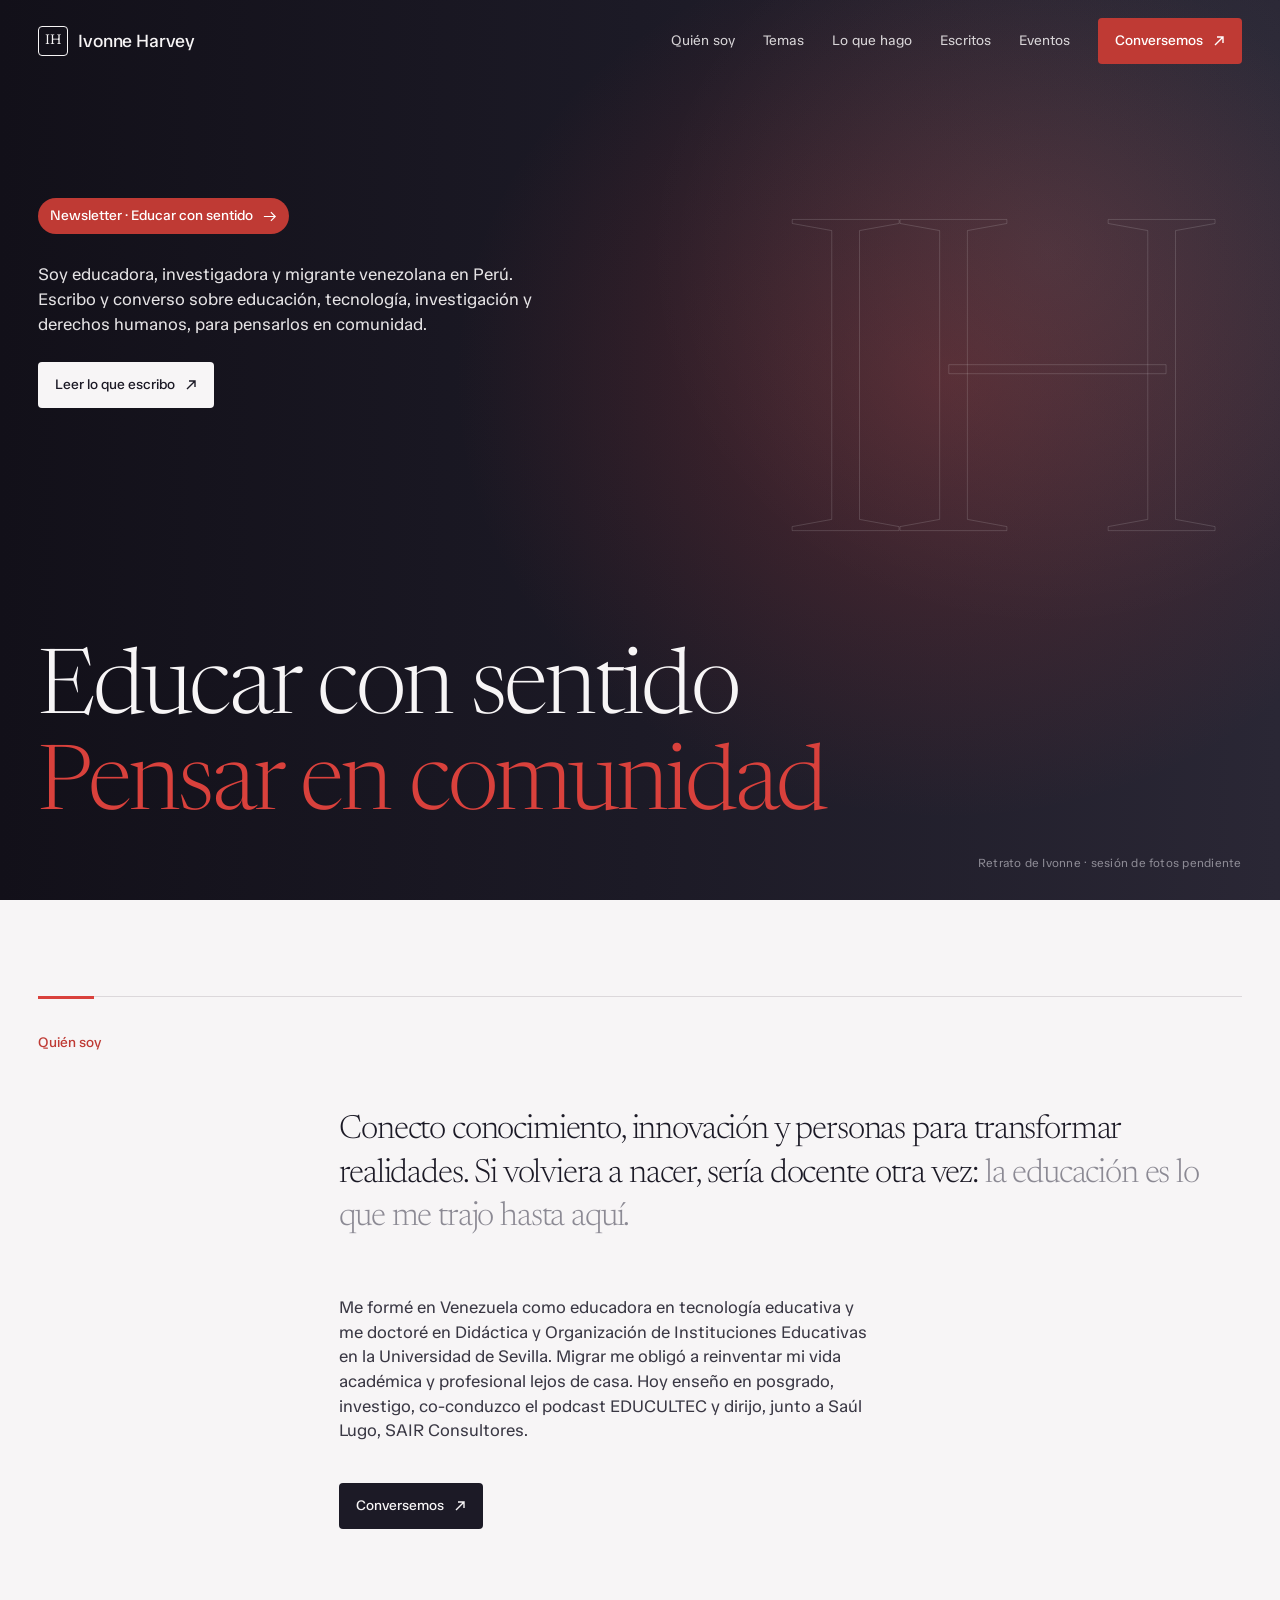
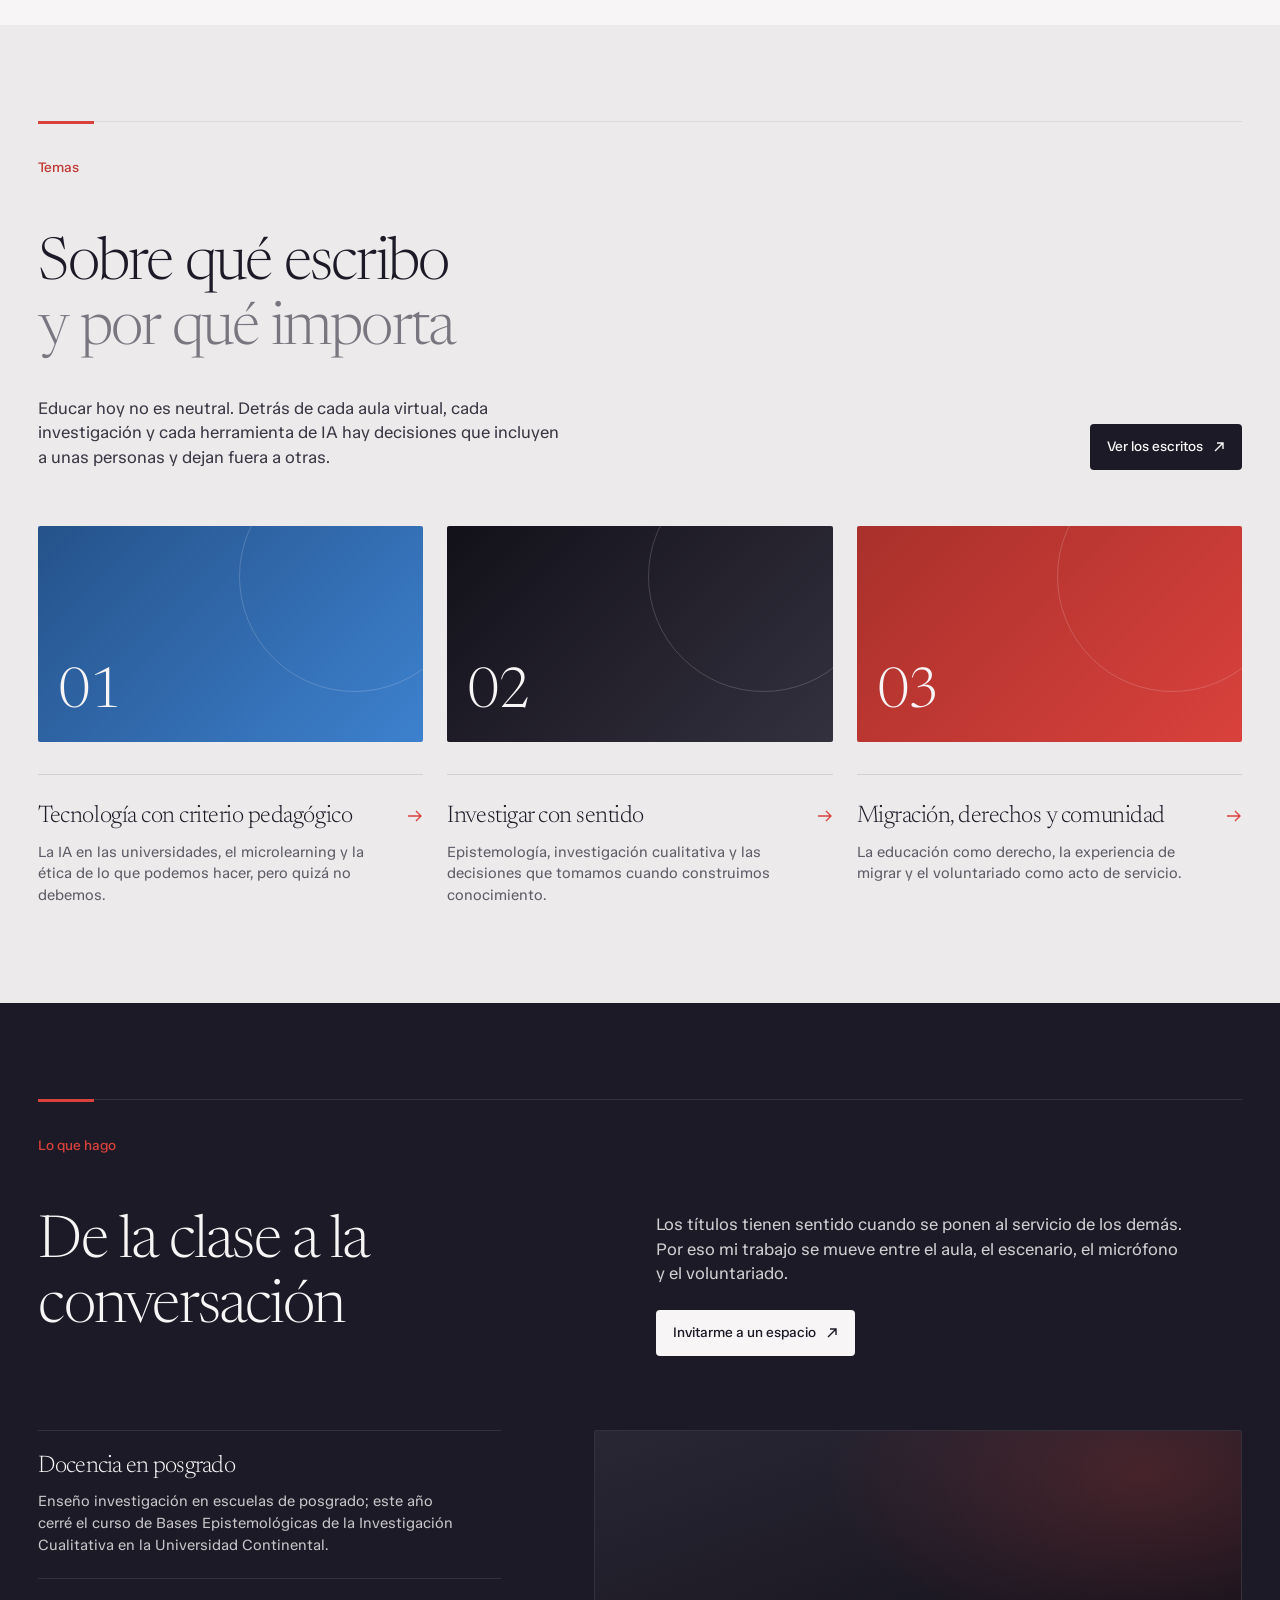
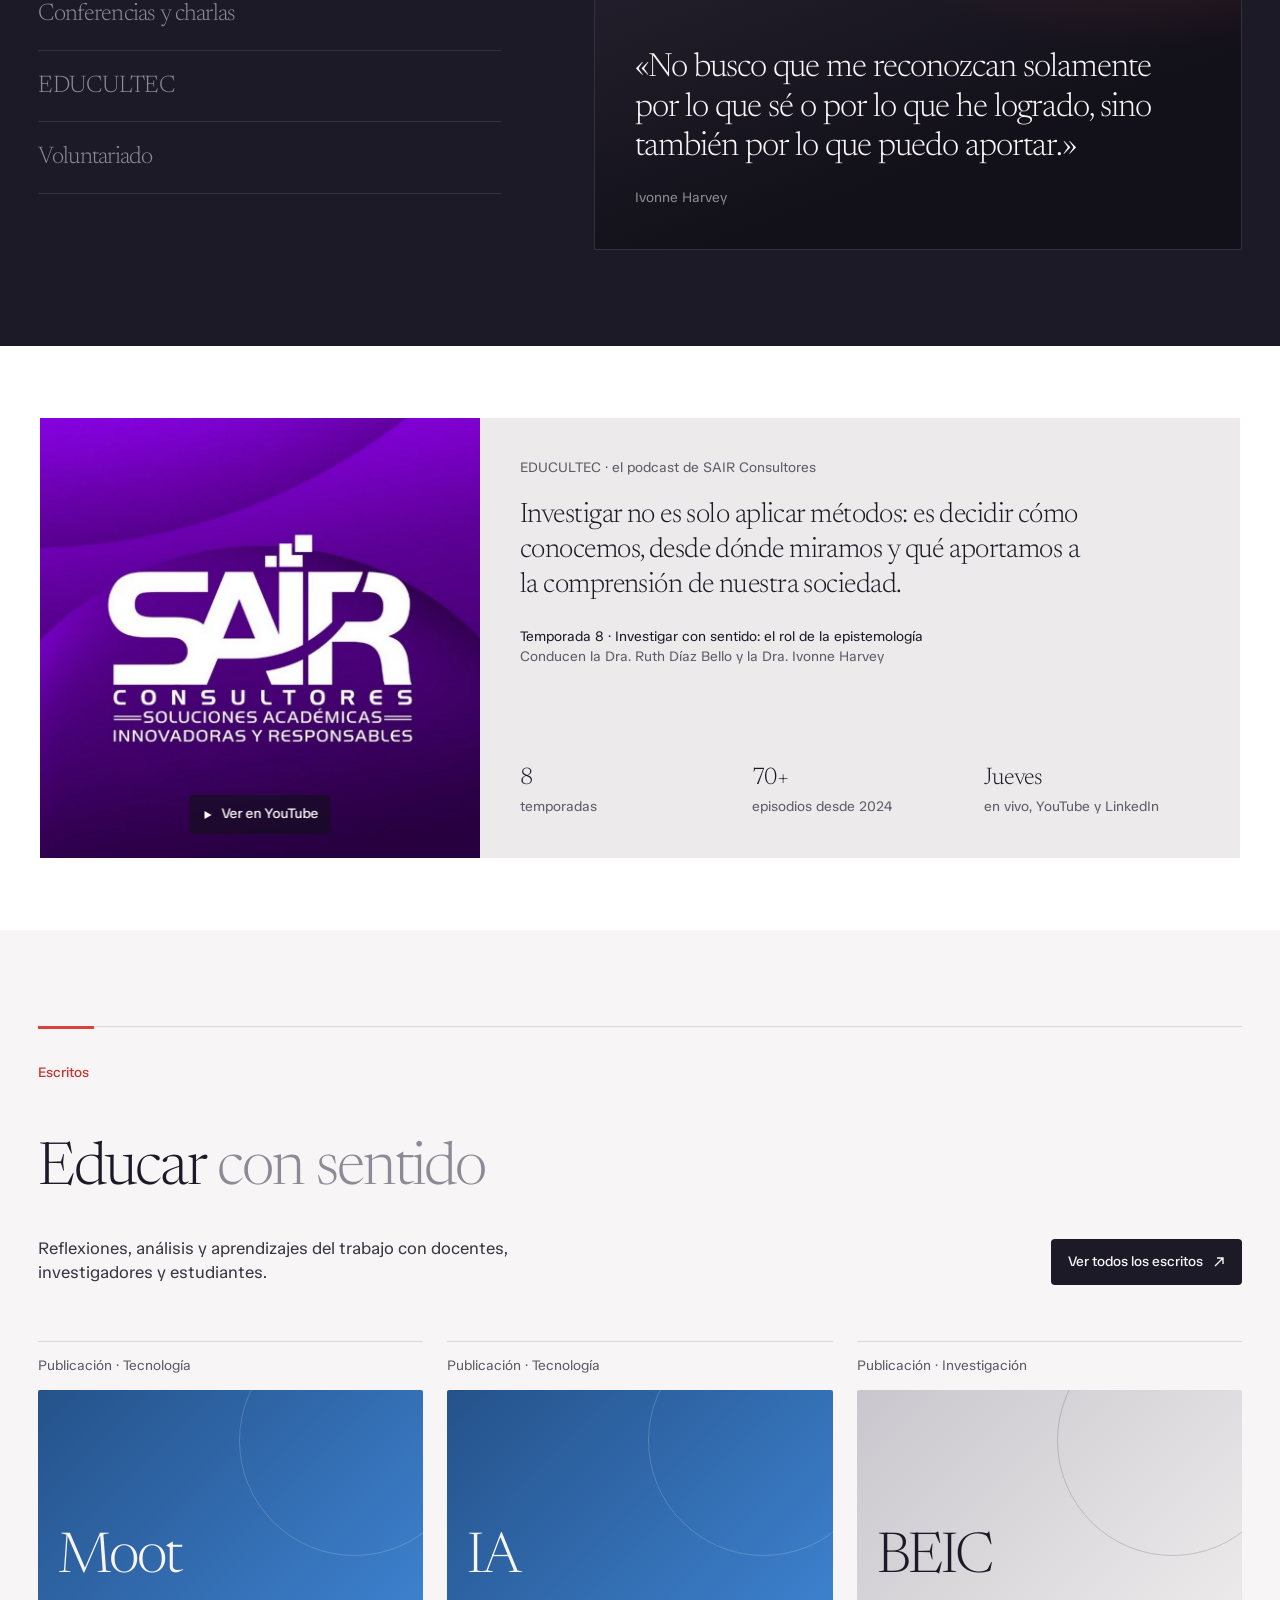
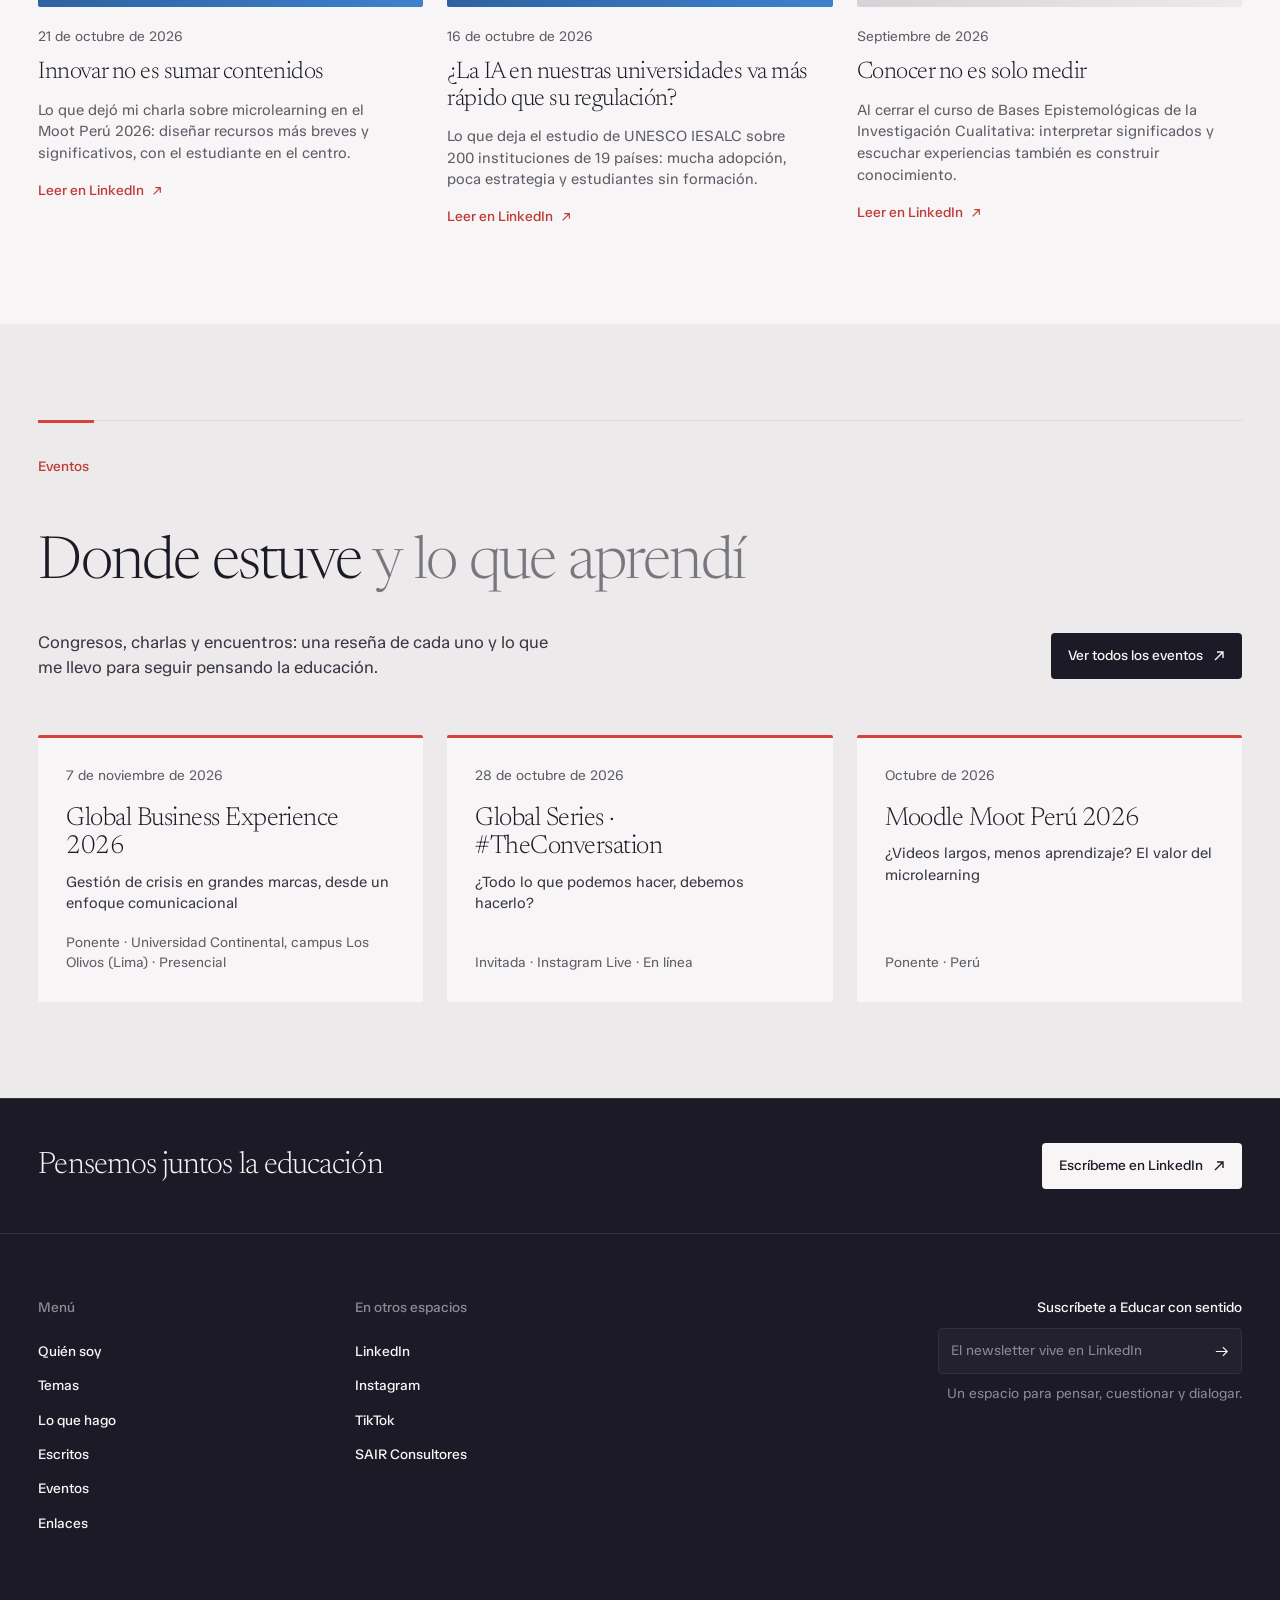
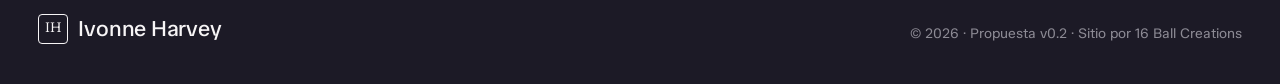
==== commit 26310aee: "Más presencia de salmón y azul; versión en CSS y JS para saltar la caché Co-Authored-By: Claude Opus" ====
--- a/index.html
+++ b/index.html
@@ -8,8 +8,8 @@
 <meta name="description" content="Ivonne Harvey, educadora e investigadora venezolana en Perú. Escribe y conversa sobre educación, tecnología, investigación y derechos humanos.">
 <link rel="preconnect" href="https://fonts.googleapis.com">
 <link rel="preconnect" href="https://fonts.gstatic.com" crossorigin>
-<link rel="stylesheet" href="assets/css/marca.css">
-<link rel="stylesheet" href="assets/css/sitio.css">
+<link rel="stylesheet" href="assets/css/marca.css?v=0.2.1">
+<link rel="stylesheet" href="assets/css/sitio.css?v=0.2.1">
 <link rel="icon" href="data:image/svg+xml,%3Csvg xmlns='http://www.w3.org/2000/svg' viewBox='0 0 64 64'%3E%3Crect width='64' height='64' rx='8' fill='%231C1A26'/%3E%3Ctext x='32' y='43' text-anchor='middle' font-family='Georgia,serif' font-size='30' fill='%23FAFAF9'%3EIH%3C/text%3E%3C/svg%3E">
 </head>
 <body>
@@ -22,7 +22,7 @@
   <a class="firma" href="#inicio" aria-label="Ivonne Harvey, inicio"><span class="mono">IH</span>Ivonne Harvey</a>
   <nav aria-label="Principal">
     <a href="#quien">Quién soy</a><a href="#temas">Temas</a><a href="#hago">Lo que hago</a><a href="escritos/">Escritos</a><a href="eventos/">Eventos</a>
-    <a class="btn btn-papel" href="#conversemos">Conversemos <svg><use href="#diag"/></svg></a>
+    <a class="btn btn-salmon" href="#conversemos">Conversemos <svg><use href="#diag"/></svg></a>
   </nav>
 </header>
 
@@ -65,12 +65,12 @@
     </div>
     <div class="tres">
       <article class="tema">
-        <div class="lamina l1" aria-hidden="true"><span class="serif">01</span></div>
+        <div class="lamina l4" aria-hidden="true"><span class="serif">01</span></div>
         <div class="tema-pie"><h3 class="serif">Tecnología con criterio pedagógico</h3><svg><use href="#der"/></svg></div>
         <p>La IA en las universidades, el microlearning y la ética de lo que podemos hacer, pero quizá no debemos.</p>
       </article>
       <article class="tema">
-        <div class="lamina l2" aria-hidden="true"><span class="serif">02</span></div>
+        <div class="lamina l1" aria-hidden="true"><span class="serif">02</span></div>
         <div class="tema-pie"><h3 class="serif">Investigar con sentido</h3><svg><use href="#der"/></svg></div>
         <p>Epistemología, investigación cualitativa y las decisiones que tomamos cuando construimos conocimiento.</p>
       </article>
@@ -185,7 +185,7 @@
     <p class="pie-nota">© 2026 · Propuesta v0.2 · Sitio por 16 Ball Creations</p>
   </div>
 </footer>
-<script src="assets/js/sitio.js"></script>
-<script src="assets/js/contenido.js"></script>
+<script src="assets/js/sitio.js?v=0.2.1"></script>
+<script src="assets/js/contenido.js?v=0.2.1"></script>
 </body>
 </html>
--- a/assets/css/sitio.css
+++ b/assets/css/sitio.css
@@ -13,6 +13,8 @@
 .barra nav a:not(.btn){text-decoration:none;opacity:.85}
 .barra nav a:not(.btn):hover{opacity:1;text-decoration:underline;text-underline-offset:4px}
 .barra.solida .btn-papel{background:var(--ih-tinta);color:var(--ih-papel)}
+.barra .btn-salmon:hover{background:var(--ih-papel);color:var(--ih-tinta)}
+.barra.solida .btn-salmon:hover{background:var(--ih-tinta);color:var(--ih-papel)}
 
 /* portada */
 .portada{position:relative;min-height:100svh;overflow:hidden;display:flex;align-items:stretch}
@@ -24,7 +26,7 @@
 .nota-foto{position:absolute;right:var(--margen);bottom:28px;font-size:12px;color:var(--ih-gris);letter-spacing:.02em}
 .portada-in{position:relative;display:flex;flex-direction:column;justify-content:space-between;padding-top:22vh;padding-bottom:7vh;width:100%}
 .portada-arriba{max-width:500px}
-.chip{display:inline-flex;align-items:center;gap:10px;font-size:14px;font-weight:500;text-decoration:none;padding:8px 12px;border-radius:999px;background:rgba(217,65,60,.22);margin-bottom:28px}
+.chip{display:inline-flex;align-items:center;gap:10px;font-size:14px;font-weight:500;text-decoration:none;padding:8px 12px;border-radius:999px;background:var(--ih-salmon-osc);color:#fff;margin-bottom:28px}
 .chip svg{width:14px;height:11px;transition:transform .2s}
 .chip:hover svg{transform:translateX(3px)}
 .entrada{font-size:17px;line-height:1.45;margin:0 0 26px;color:rgba(247,245,246,.92)}
@@ -32,8 +34,9 @@
 
 /* bloques */
 .bloque{padding:96px 0}
-.rotulo{font-size:14px;color:var(--ih-texto-2);margin:0 0 56px;padding-top:36px;border-top:1px solid var(--ih-linea)}
-.oscuro .rotulo{color:var(--ih-gris);border-color:var(--ih-linea-osc)}
+.rotulo{position:relative;font-size:14px;font-weight:500;color:var(--ih-salmon-osc);margin:0 0 56px;padding-top:36px;border-top:1px solid var(--ih-linea)}
+.rotulo::before{content:"";position:absolute;left:0;top:-1px;width:56px;height:3px;background:var(--ih-salmon)}
+.oscuro .rotulo{color:var(--ih-salmon);border-color:var(--ih-linea-osc)}
 .desplazado{margin-left:25%;max-width:1020px}
 .lead{font-size:var(--t-lead);line-height:1.3;letter-spacing:-.035em;margin:0 0 56px}
 .cuerpo{font-size:var(--t-cuerpo);line-height:1.45;color:var(--ih-cuerpo);max-width:530px;margin:0 0 40px}
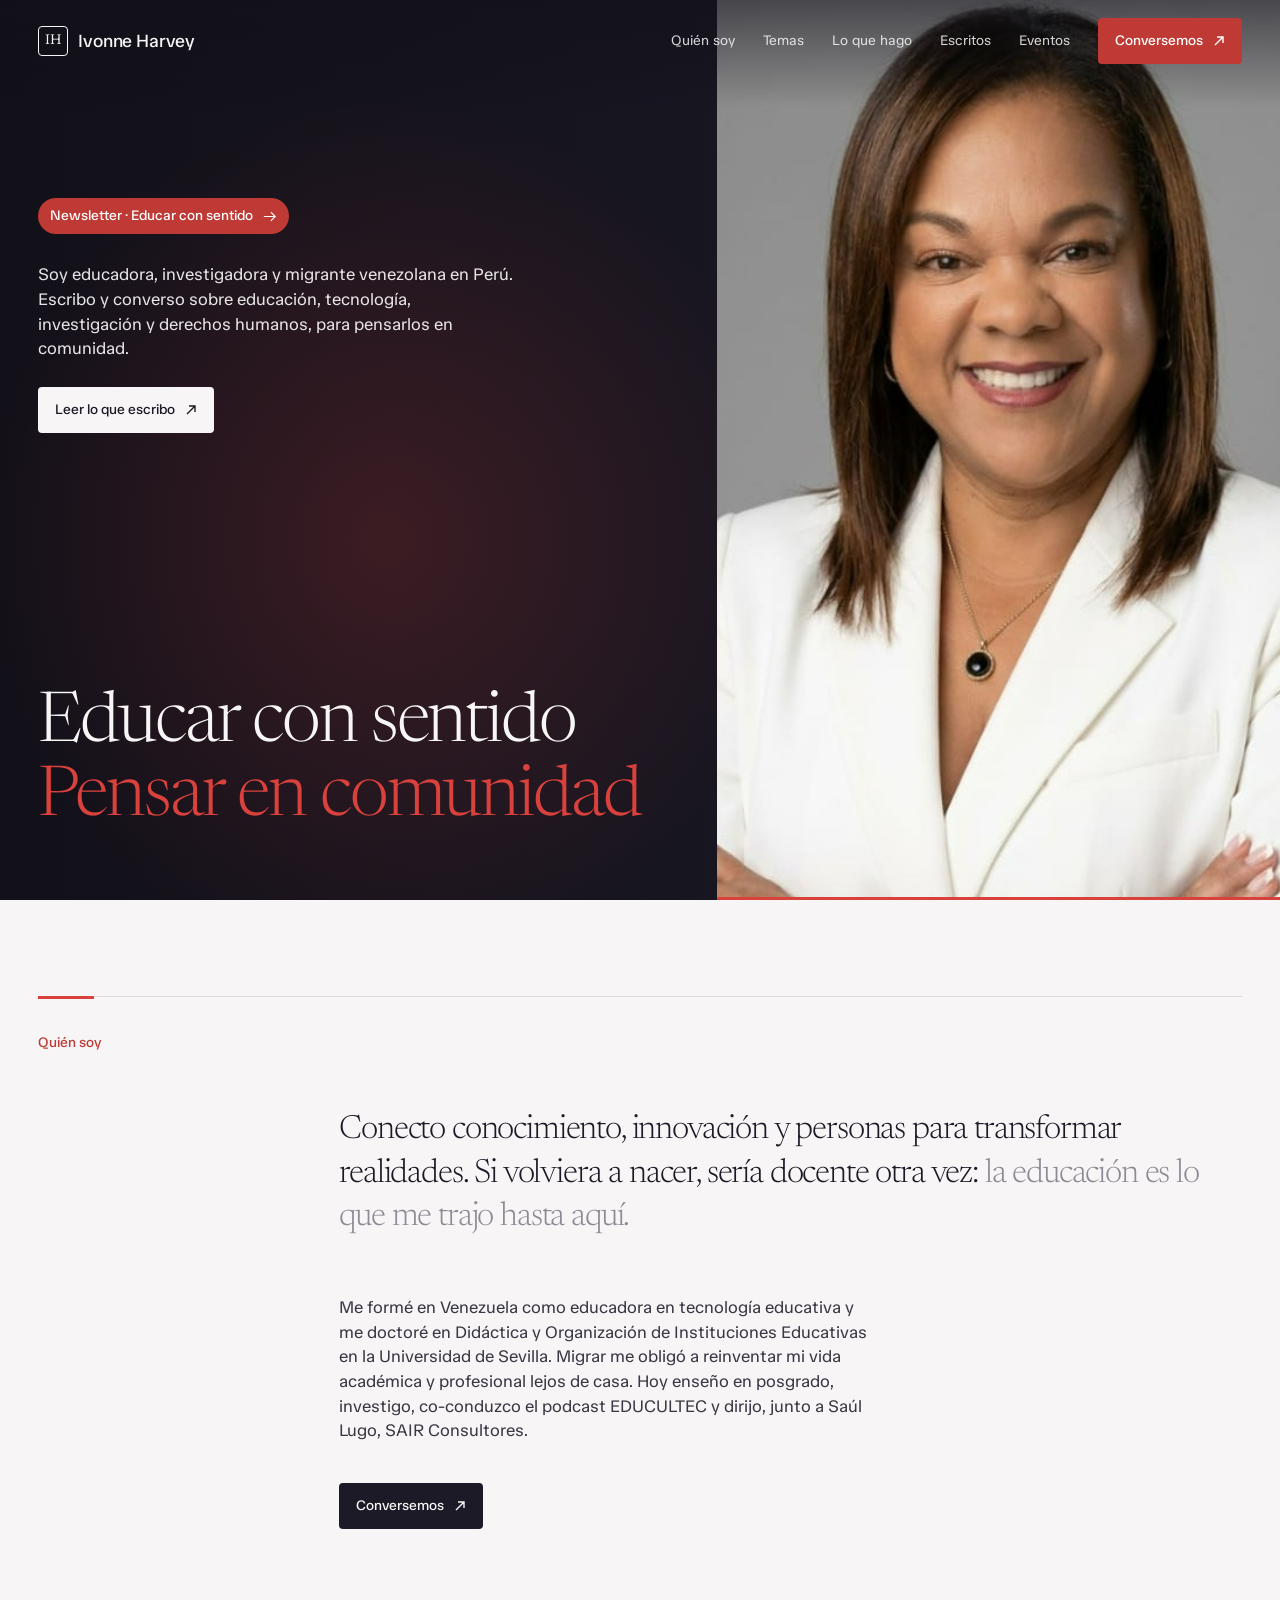
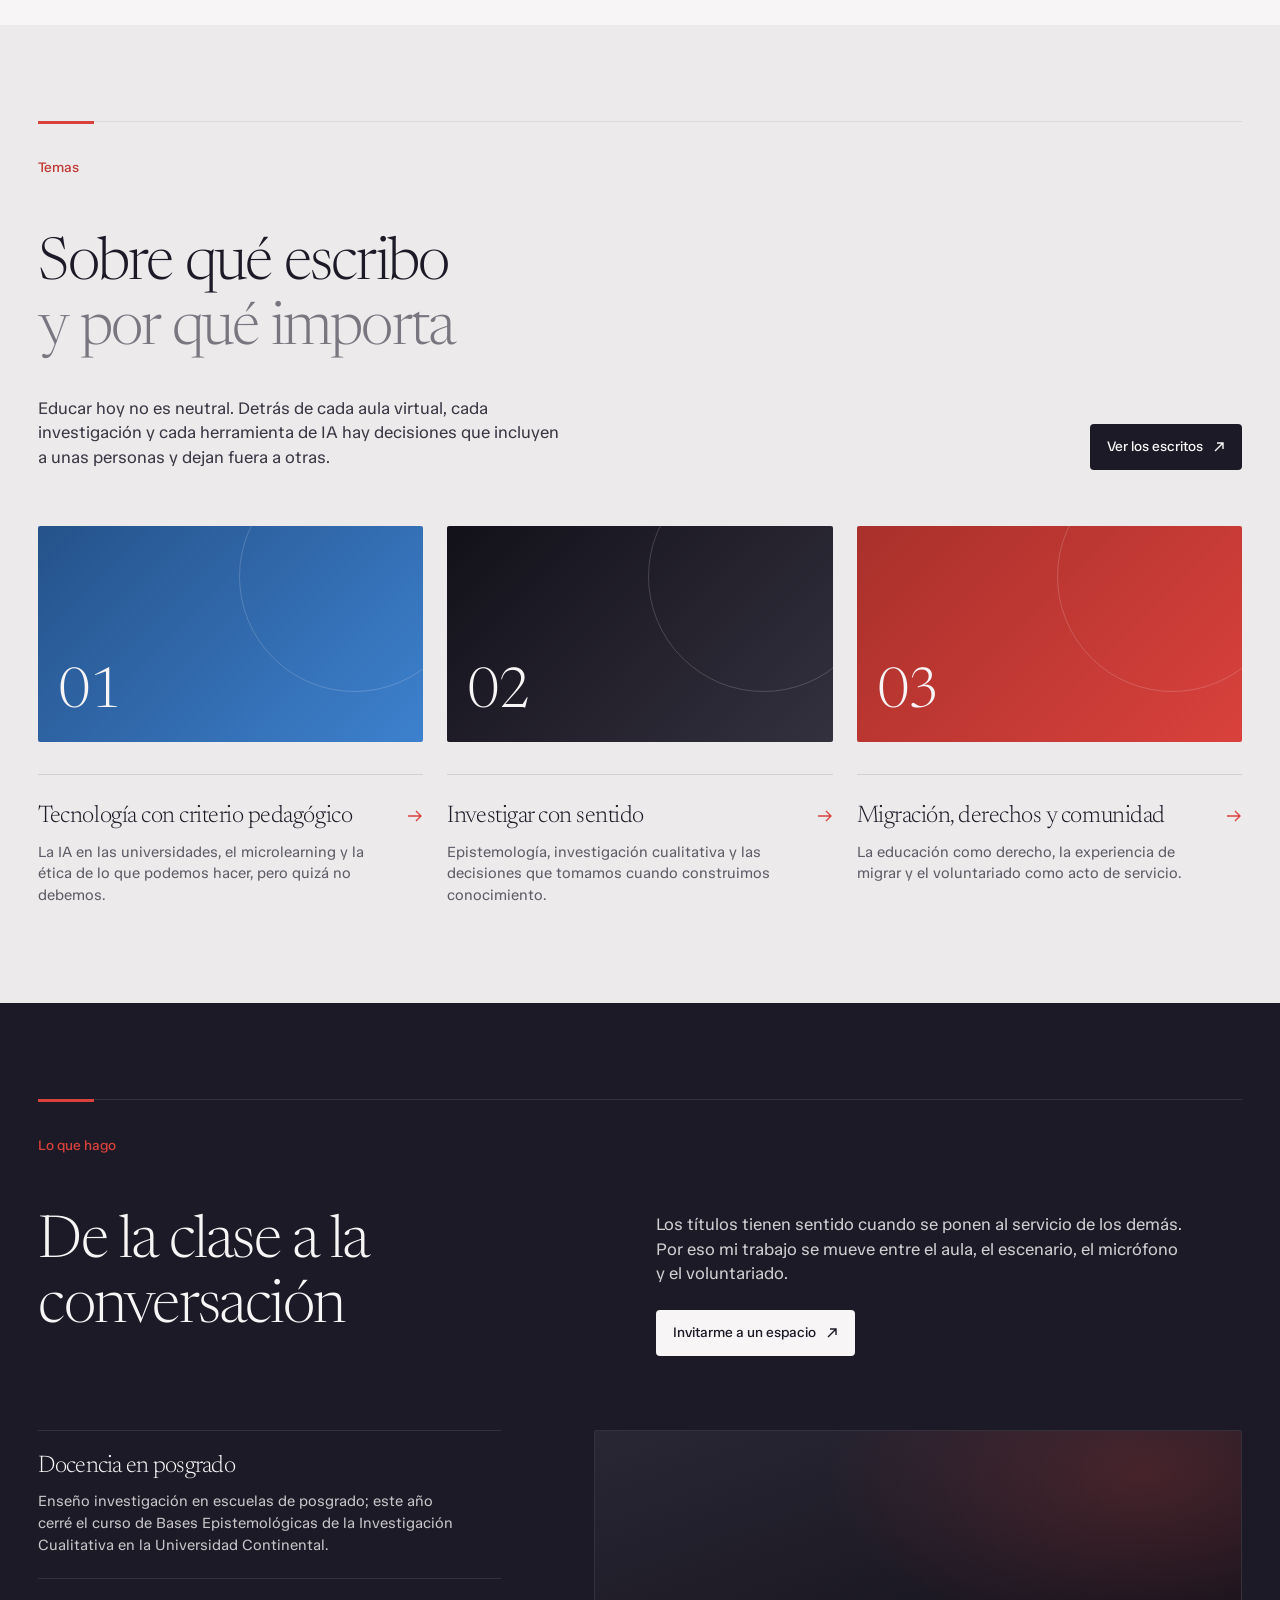
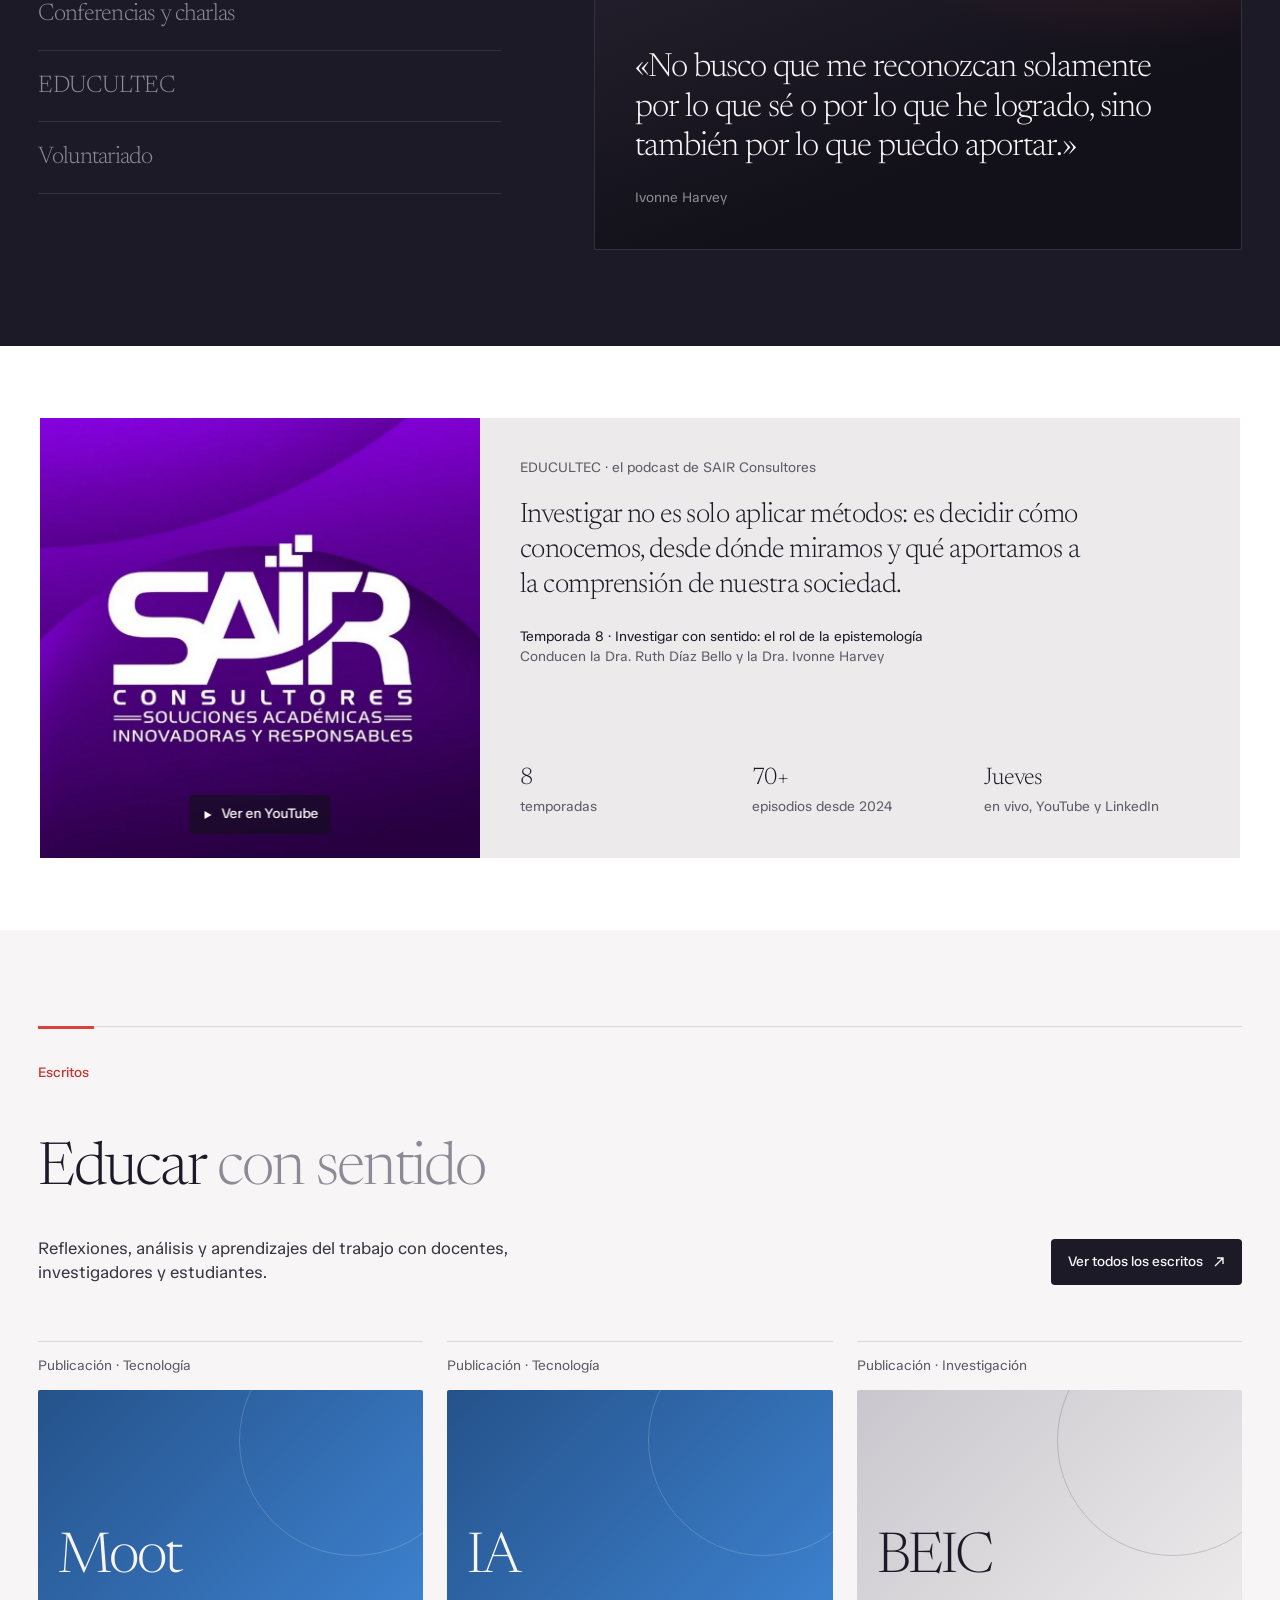
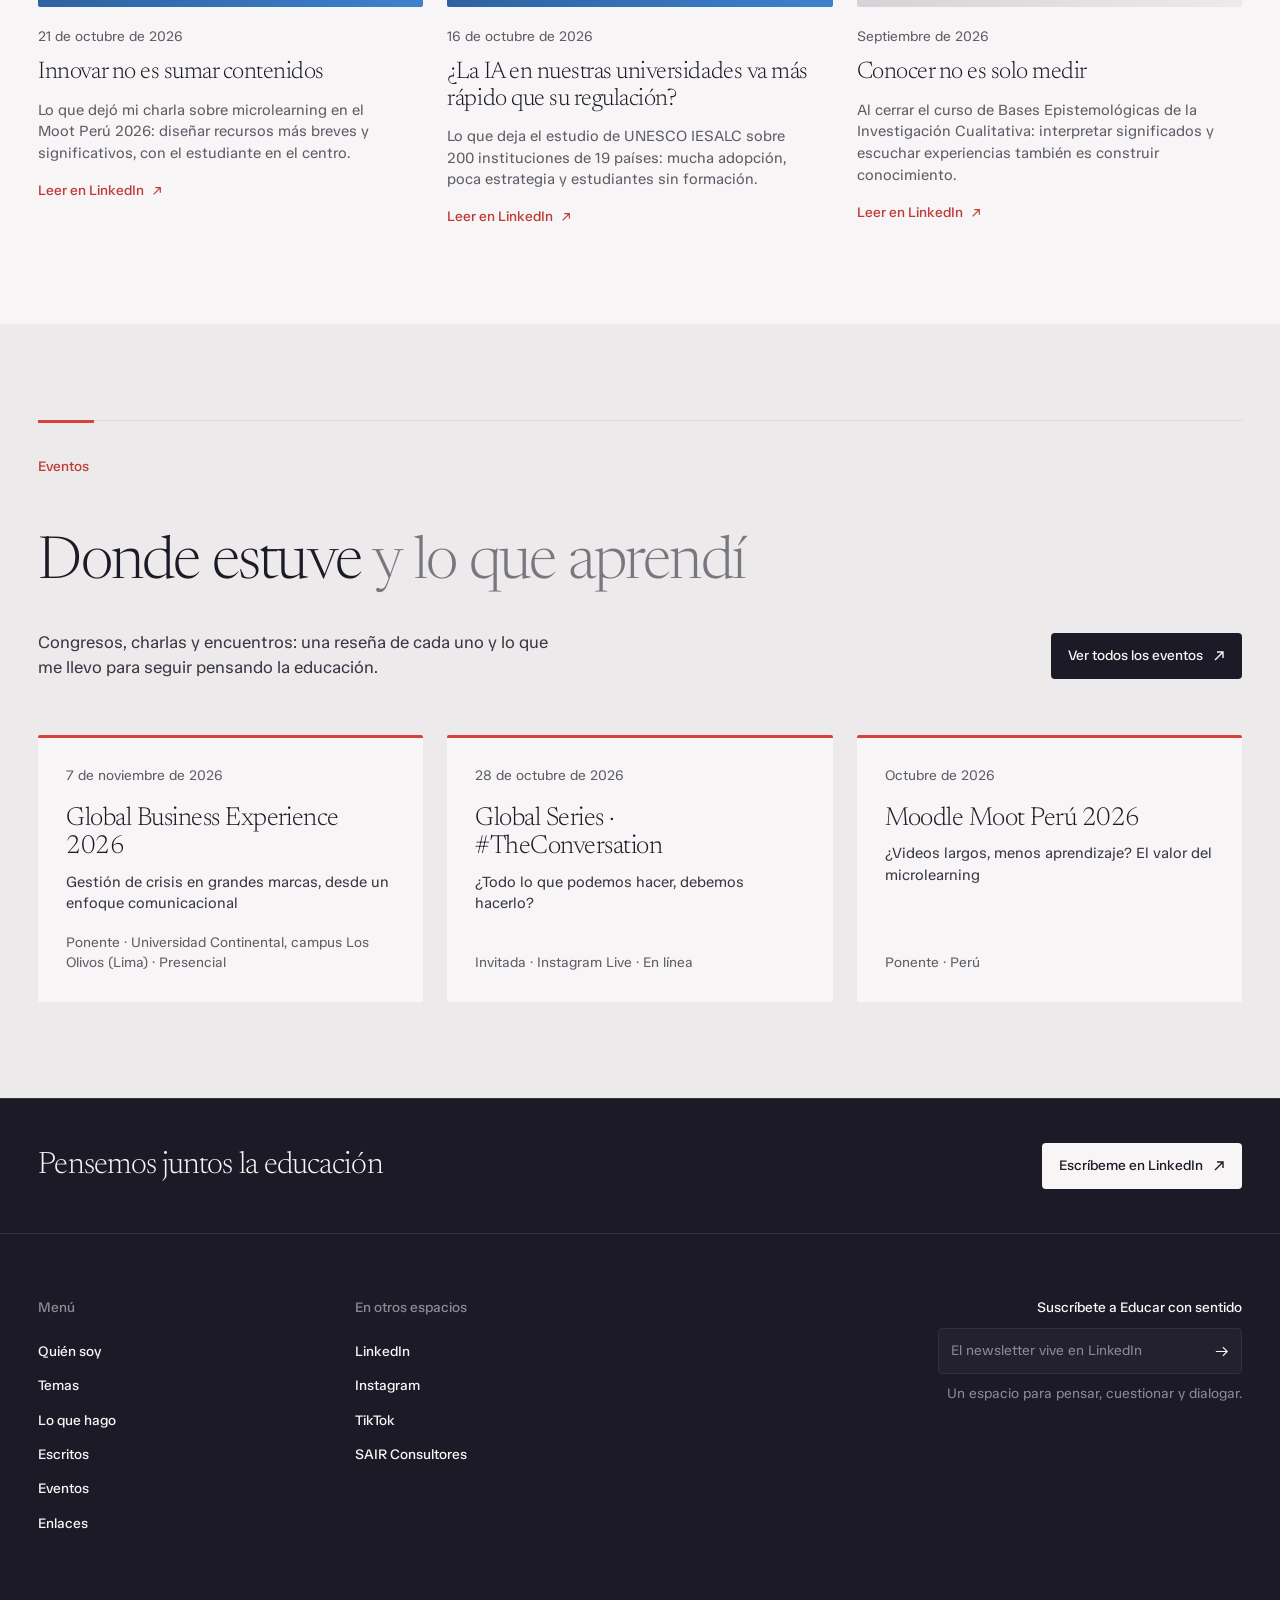
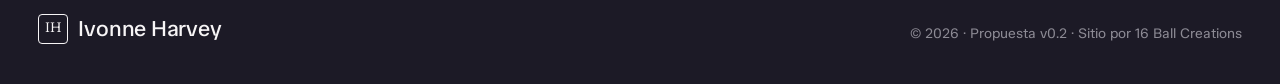
==== commit 16c9e8df: "Retrato de Ivonne en la portada y en enlaces El fondo del retrato de estudio (#8B8B8B) se usa como p" ====
--- a/index.html
+++ b/index.html
@@ -8,8 +8,8 @@
 <meta name="description" content="Ivonne Harvey, educadora e investigadora venezolana en Perú. Escribe y conversa sobre educación, tecnología, investigación y derechos humanos.">
 <link rel="preconnect" href="https://fonts.googleapis.com">
 <link rel="preconnect" href="https://fonts.gstatic.com" crossorigin>
-<link rel="stylesheet" href="assets/css/marca.css?v=0.2.1">
-<link rel="stylesheet" href="assets/css/sitio.css?v=0.2.1">
+<link rel="stylesheet" href="assets/css/marca.css?v=0.2.2">
+<link rel="stylesheet" href="assets/css/sitio.css?v=0.2.2">
 <link rel="icon" href="data:image/svg+xml,%3Csvg xmlns='http://www.w3.org/2000/svg' viewBox='0 0 64 64'%3E%3Crect width='64' height='64' rx='8' fill='%231C1A26'/%3E%3Ctext x='32' y='43' text-anchor='middle' font-family='Georgia,serif' font-size='30' fill='%23FAFAF9'%3EIH%3C/text%3E%3C/svg%3E">
 </head>
 <body>
@@ -29,7 +29,8 @@
 <main>
 <!-- portada -->
 <section class="portada oscuro" id="inicio">
-  <div class="retrato" aria-hidden="true"><span class="mono-grande">IH</span><span class="nota-foto">Retrato de Ivonne · sesión de fotos pendiente</span></div>
+  <div class="fondo-portada" aria-hidden="true"></div>
+  <figure class="retrato"><img src="assets/img/ivonne-retrato.jpg" alt="Retrato de Ivonne Harvey, sonriente, con chaqueta blanca y los brazos cruzados" width="772" height="772" fetchpriority="high"></figure>
   <div class="envolver portada-in">
     <div class="portada-arriba">
       <a class="chip" href="https://www.linkedin.com/pulse/educaci%C3%B3n-derechos-humanos-y-migraci%C3%B3n-para-pensar-en-harvey-l--qb66f/" target="_blank" rel="noopener">Newsletter · Educar con sentido <svg><use href="#der"/></svg></a>
@@ -185,7 +186,7 @@
     <p class="pie-nota">© 2026 · Propuesta v0.2 · Sitio por 16 Ball Creations</p>
   </div>
 </footer>
-<script src="assets/js/sitio.js?v=0.2.1"></script>
-<script src="assets/js/contenido.js?v=0.2.1"></script>
+<script src="assets/js/sitio.js?v=0.2.2"></script>
+<script src="assets/js/contenido.js?v=0.2.2"></script>
 </body>
 </html>
--- a/assets/css/sitio.css
+++ b/assets/css/sitio.css
@@ -6,6 +6,7 @@
 
 /* barra */
 .barra{position:fixed;inset:0 0 auto;z-index:10;display:flex;align-items:center;justify-content:space-between;padding:18px var(--margen);color:var(--ih-papel);transition:background .3s,color .3s,box-shadow .3s}
+.barra:not(.solida)::before{content:"";position:absolute;inset:0 0 -24px;z-index:-1;background:linear-gradient(180deg,rgba(18,16,25,.55),transparent);pointer-events:none}
 .barra.solida{background:rgba(247,245,246,.94);backdrop-filter:blur(10px);color:var(--ih-tinta);box-shadow:0 1px 0 var(--ih-linea)}
 .firma{display:inline-flex;align-items:center;gap:10px;font:500 18px/1 var(--ih-sans);text-decoration:none;letter-spacing:-.01em;margin:0}
 .mono{display:inline-grid;place-items:center;width:30px;height:30px;border:1px solid currentColor;border-radius:var(--r);font:400 14px/1 var(--ih-serif);letter-spacing:0}
@@ -18,14 +19,16 @@
 
 /* portada */
 .portada{position:relative;min-height:100svh;overflow:hidden;display:flex;align-items:stretch}
-.retrato{position:absolute;inset:0;background:
-  radial-gradient(55% 70% at 74% 42%, rgba(217,65,60,.26), transparent 70%),
-  radial-gradient(45% 60% at 82% 28%, rgba(237,234,235,.08), transparent 70%),
-  linear-gradient(90deg, var(--ih-tinta-2) 0%, var(--ih-tinta) 50%, #2A2735 100%)}
-.mono-grande{position:absolute;right:6%;top:50%;transform:translateY(-55%);font:300 clamp(240px,34vw,520px)/1 var(--ih-serif);letter-spacing:-.06em;color:transparent;-webkit-text-stroke:1px rgba(237,234,235,.16)}
-.nota-foto{position:absolute;right:var(--margen);bottom:28px;font-size:12px;color:var(--ih-gris);letter-spacing:.02em}
-.portada-in{position:relative;display:flex;flex-direction:column;justify-content:space-between;padding-top:22vh;padding-bottom:7vh;width:100%}
-.portada-arriba{max-width:500px}
+.fondo-portada{position:absolute;inset:0;background:
+  radial-gradient(45% 70% at 30% 60%, rgba(217,65,60,.20), transparent 70%),
+  linear-gradient(90deg, var(--ih-tinta-2) 0%, var(--ih-tinta) 100%)}
+/* el fondo del retrato de estudio es #8B8B8B: el panel usa ese gris para que no se vea el corte */
+.retrato{position:absolute;top:0;right:0;bottom:0;width:44%;margin:0;background:#8B8B8B;overflow:hidden;z-index:1}
+.retrato img{position:absolute;bottom:0;left:50%;transform:translateX(-50%);height:100%;width:auto;max-width:none}
+.retrato::after{content:"";position:absolute;inset:auto 0 0 0;height:3px;background:var(--ih-salmon)}
+.portada-in{position:relative;z-index:1;display:flex;flex-direction:column;justify-content:space-between;padding-top:22vh;padding-bottom:7vh;width:100%}
+.portada-arriba{max-width:480px}
+.portada .titular{max-width:54%;font-size:clamp(44px,5.4vw,80px)}
 .chip{display:inline-flex;align-items:center;gap:10px;font-size:14px;font-weight:500;text-decoration:none;padding:8px 12px;border-radius:999px;background:var(--ih-salmon-osc);color:#fff;margin-bottom:28px}
 .chip svg{width:14px;height:11px;transition:transform .2s}
 .chip:hover svg{transform:translateX(3px)}
@@ -137,6 +140,12 @@
   .tarjeta-pod{grid-template-columns:1fr}
   .pod-visual{aspect-ratio:auto;height:min(440px,100vw)}
   .barra nav a:not(.btn){display:none}
+  .barra:not(.solida){background:rgba(18,16,25,.82);backdrop-filter:blur(8px)}
+  .portada{flex-direction:column;min-height:0}
+  .retrato{position:relative;width:100%;height:min(108vw,640px);order:-1}
+  .retrato img{height:calc(100% - 72px)}
+  .portada-in{padding-top:48px;padding-bottom:64px}
+  .portada .titular{max-width:none;margin-top:48px}
 }
 /* celular */
 @media (max-width:640px){
@@ -144,9 +153,6 @@
   .rotulo{margin-bottom:36px}
   .tres{grid-template-columns:1fr}
   .cabeza,.cabeza.dos{display:flex;flex-direction:column;align-items:flex-start}
-  .portada-in{padding-top:120px}
-  .mono-grande{right:-10%;top:30%}
-  .titular{margin-top:16vh}
   .pod-texto{padding:28px}
   .pod-cifras{grid-template-columns:1fr 1fr}
   .pie-in{grid-template-columns:1fr 1fr}
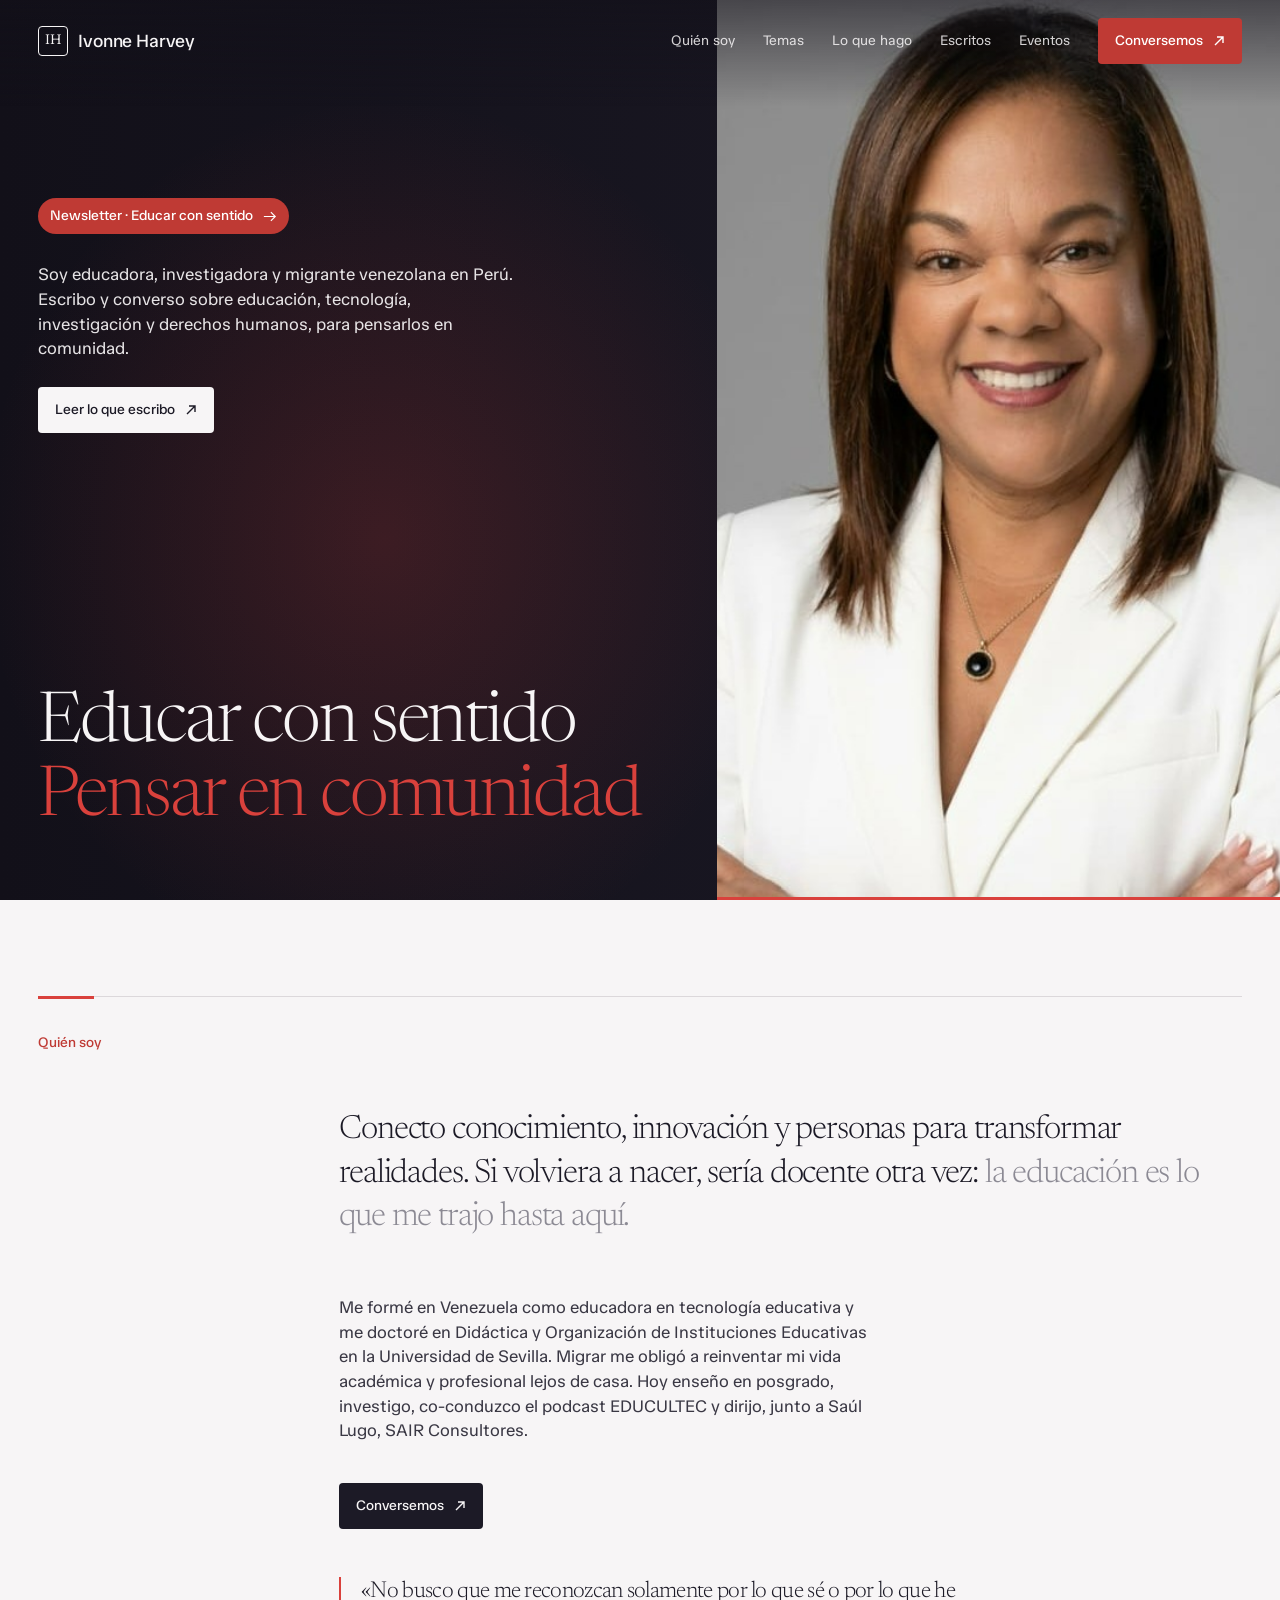
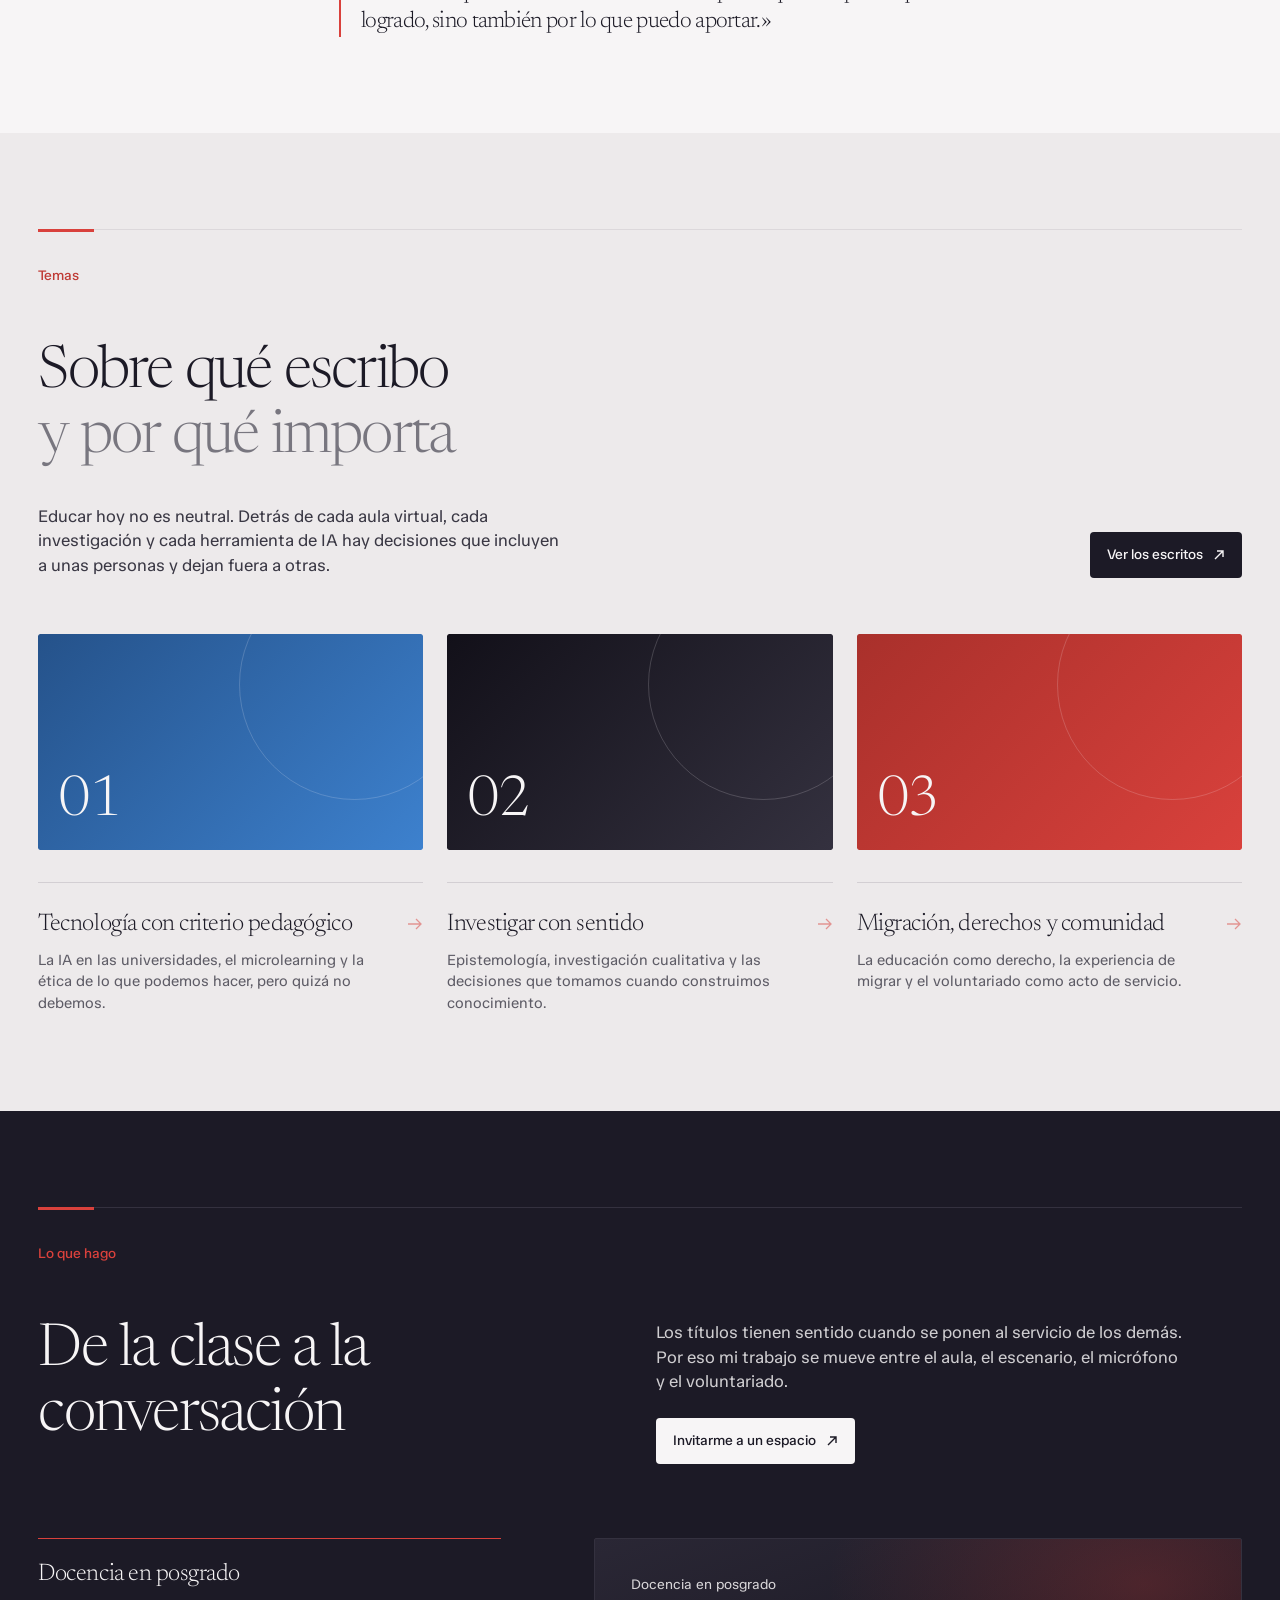
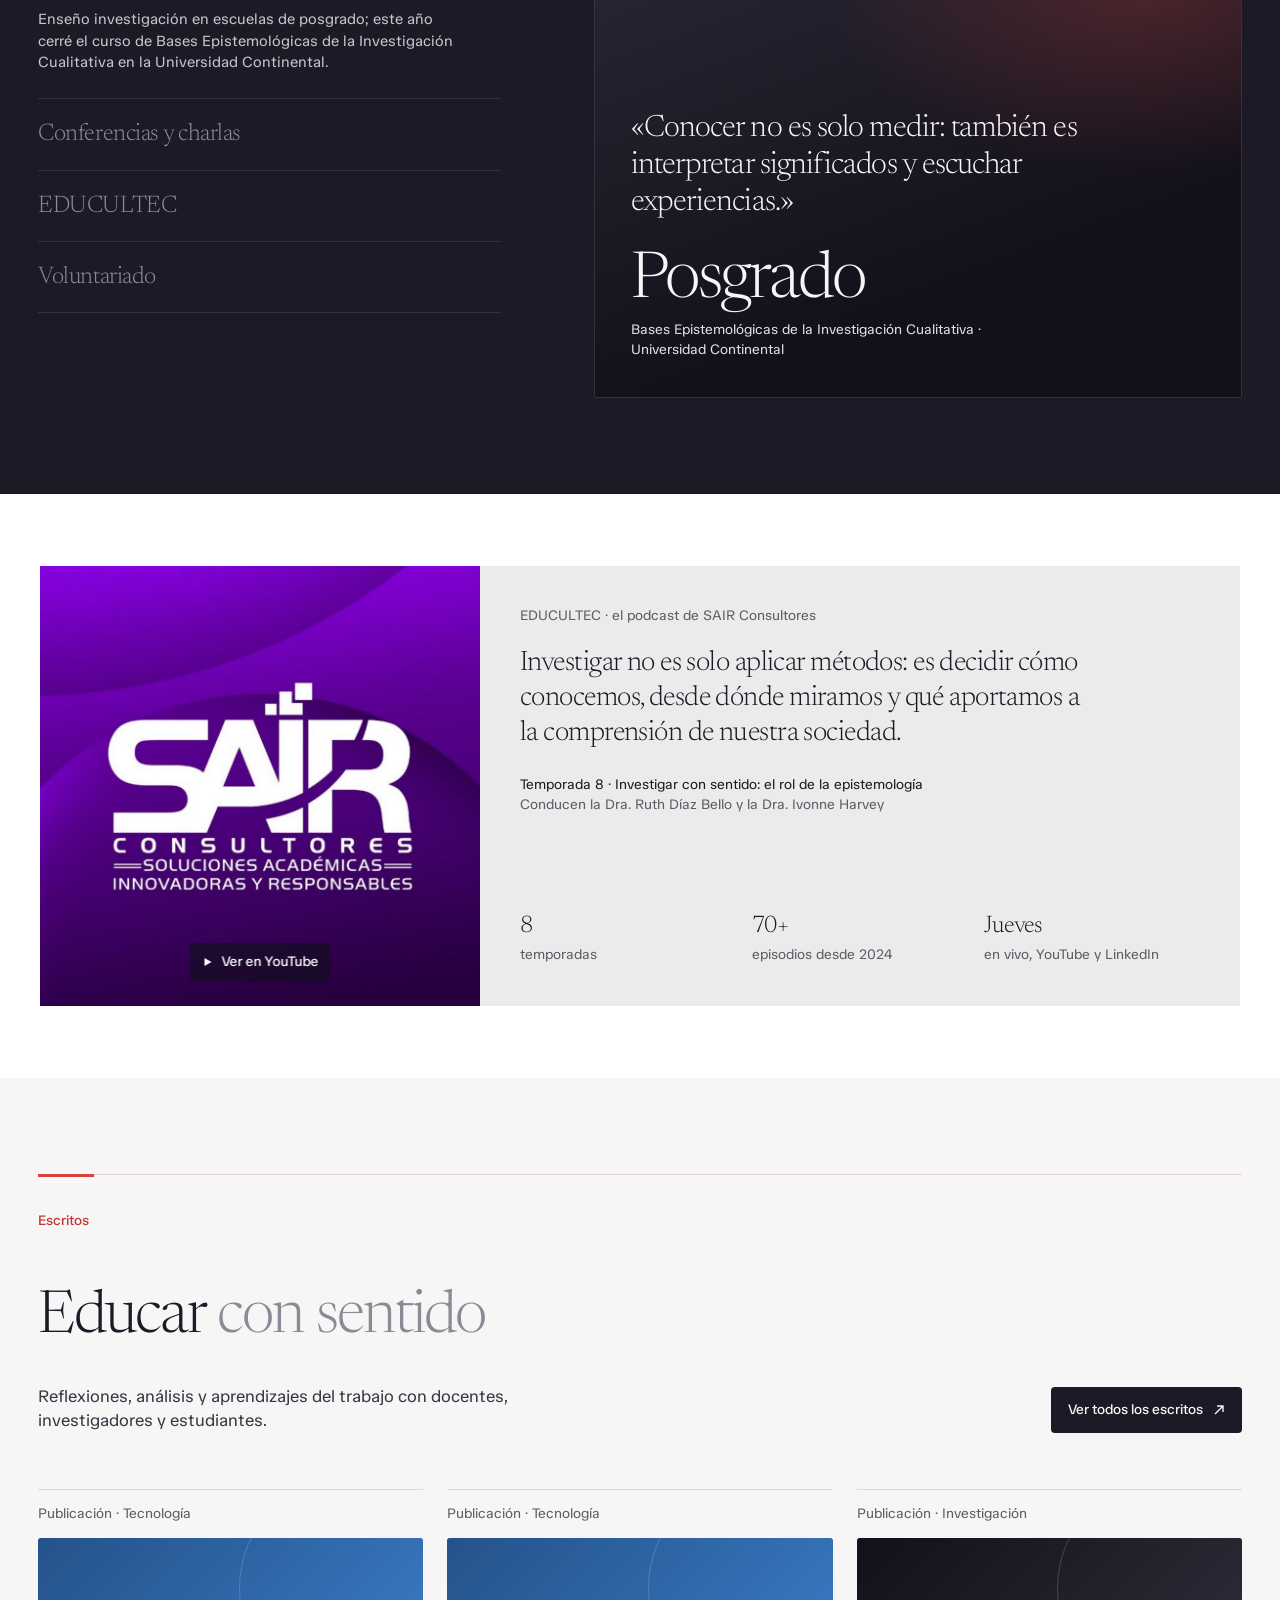
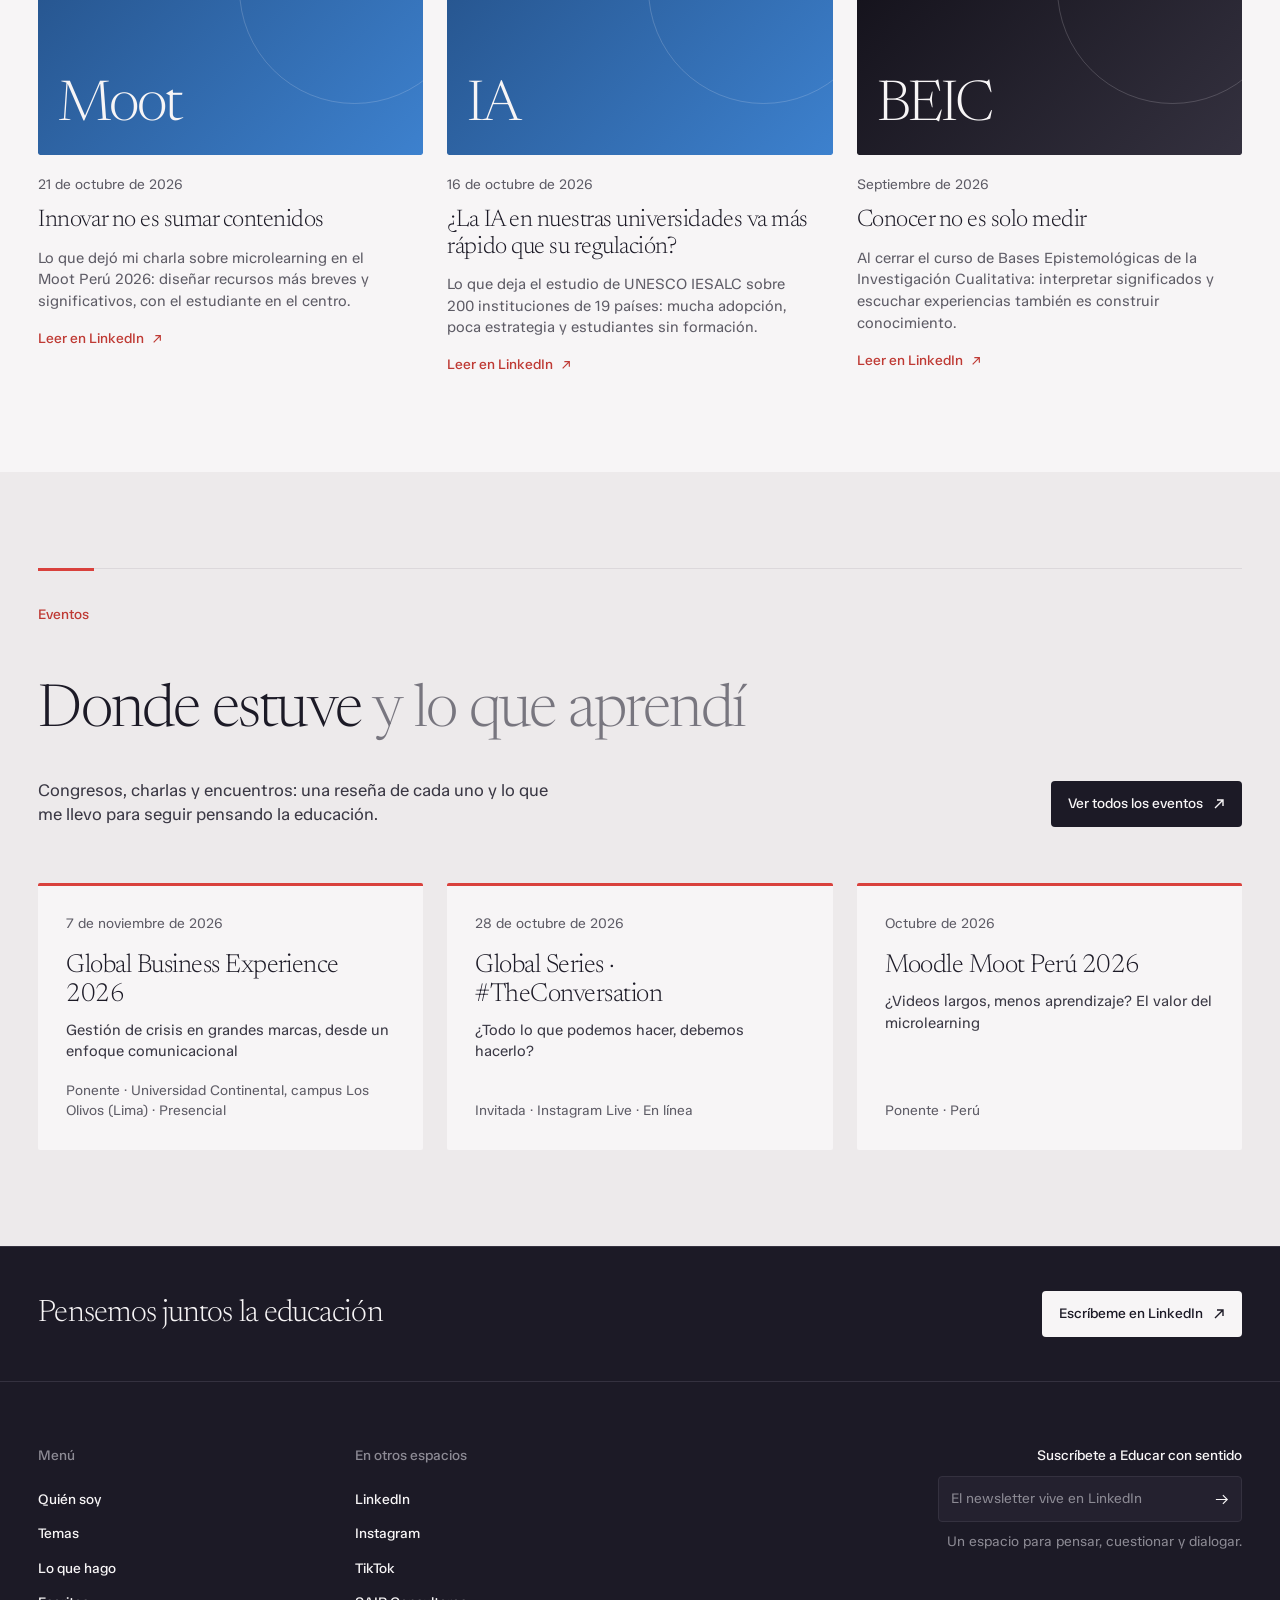
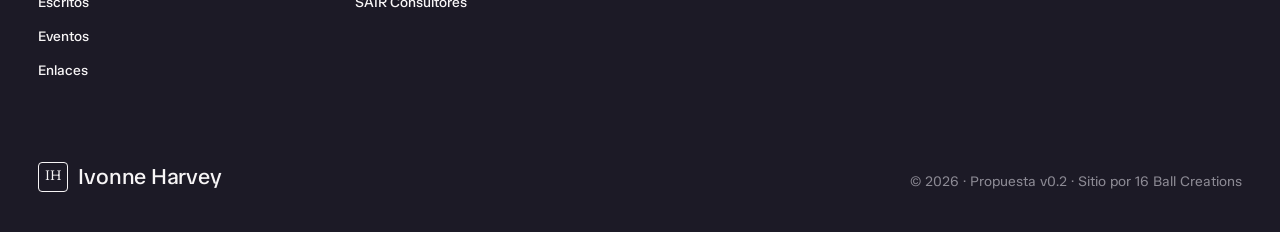
==== commit 22274446: "Parallax de portada, pasos con avance automático y hovers de la referencia - Portada al 20 % del scr" ====
--- a/index.html
+++ b/index.html
@@ -8,8 +8,8 @@
 <meta name="description" content="Ivonne Harvey, educadora e investigadora venezolana en Perú. Escribe y conversa sobre educación, tecnología, investigación y derechos humanos.">
 <link rel="preconnect" href="https://fonts.googleapis.com">
 <link rel="preconnect" href="https://fonts.gstatic.com" crossorigin>
-<link rel="stylesheet" href="assets/css/marca.css?v=0.2.2">
-<link rel="stylesheet" href="assets/css/sitio.css?v=0.2.2">
+<link rel="stylesheet" href="assets/css/marca.css?v=0.3">
+<link rel="stylesheet" href="assets/css/sitio.css?v=0.3">
 <link rel="icon" href="data:image/svg+xml,%3Csvg xmlns='http://www.w3.org/2000/svg' viewBox='0 0 64 64'%3E%3Crect width='64' height='64' rx='8' fill='%231C1A26'/%3E%3Ctext x='32' y='43' text-anchor='middle' font-family='Georgia,serif' font-size='30' fill='%23FAFAF9'%3EIH%3C/text%3E%3C/svg%3E">
 </head>
 <body>
@@ -49,6 +49,7 @@
       <p class="serif lead">Conecto conocimiento, innovación y personas para transformar realidades. Si volviera a nacer, sería docente otra vez: <span class="tenue">la educación es lo que me trajo hasta aquí.</span></p>
       <p class="cuerpo">Me formé en Venezuela como educadora en tecnología educativa y me doctoré en Didáctica y Organización de Instituciones Educativas en la Universidad de Sevilla. Migrar me obligó a reinventar mi vida académica y profesional lejos de casa. Hoy enseño en posgrado, investigo, co-conduzco el podcast EDUCULTEC y dirijo, junto a Saúl Lugo, SAIR Consultores.</p>
       <a class="btn btn-tinta" href="#conversemos">Conversemos <svg><use href="#diag"/></svg></a>
+      <blockquote class="cita-quien serif">«No busco que me reconozcan solamente por lo que sé o por lo que he logrado, sino también por lo que puedo aportar.»</blockquote>
     </div>
   </div>
 </section>
@@ -65,21 +66,21 @@
       <a class="btn btn-tinta" href="escritos/">Ver los escritos <svg><use href="#diag"/></svg></a>
     </div>
     <div class="tres">
-      <article class="tema">
-        <div class="lamina l4" aria-hidden="true"><span class="serif">01</span></div>
+      <a class="tema" href="escritos/?tema=Tecnología">
+        <div class="marco" aria-hidden="true"><div class="lamina l4"><span class="serif">01</span></div></div>
         <div class="tema-pie"><h3 class="serif">Tecnología con criterio pedagógico</h3><svg><use href="#der"/></svg></div>
         <p>La IA en las universidades, el microlearning y la ética de lo que podemos hacer, pero quizá no debemos.</p>
-      </article>
-      <article class="tema">
-        <div class="lamina l1" aria-hidden="true"><span class="serif">02</span></div>
+      </a>
+      <a class="tema" href="escritos/?tema=Investigación">
+        <div class="marco" aria-hidden="true"><div class="lamina l1"><span class="serif">02</span></div></div>
         <div class="tema-pie"><h3 class="serif">Investigar con sentido</h3><svg><use href="#der"/></svg></div>
         <p>Epistemología, investigación cualitativa y las decisiones que tomamos cuando construimos conocimiento.</p>
-      </article>
-      <article class="tema">
-        <div class="lamina l3" aria-hidden="true"><span class="serif">03</span></div>
+      </a>
+      <a class="tema" href="escritos/?tema=Comunidad">
+        <div class="marco" aria-hidden="true"><div class="lamina l3"><span class="serif">03</span></div></div>
         <div class="tema-pie"><h3 class="serif">Migración, derechos y comunidad</h3><svg><use href="#der"/></svg></div>
         <p>La educación como derecho, la experiencia de migrar y el voluntariado como acto de servicio.</p>
-      </article>
+      </a>
     </div>
   </div>
 </section>
@@ -95,17 +96,51 @@
         <a class="btn btn-papel" href="#conversemos">Invitarme a un espacio <svg><use href="#diag"/></svg></a>
       </div>
     </div>
-    <div class="dos-col">
-      <div class="acordeon">
-        <details open><summary class="serif">Docencia en posgrado</summary><p>Enseño investigación en escuelas de posgrado; este año cerré el curso de Bases Epistemológicas de la Investigación Cualitativa en la Universidad Continental.</p></details>
-        <details><summary class="serif">Conferencias y charlas</summary><p>Moodle Moot Perú 2026 (microlearning), Global Series de Globaltech Florida University (ética de la IA), Global Business Experience 2026 en la Universidad Continental y TEDxSurco.</p></details>
-        <details><summary class="serif">EDUCULTEC</summary><p>Co-conduzco con la Dra. Ruth Díaz Bello el podcast de SAIR Consultores. La temporada 8 conversa con investigadores sobre el rol de la epistemología, cada jueves en vivo.</p></details>
-        <details><summary class="serif">Voluntariado</summary><p>Lideré el equipo de voluntarios de TEDxChancay. El voluntariado es, para mí, una forma de servir y de seguir aprendiendo.</p></details>
-      </div>
-      <figure class="cita-panel">
-        <blockquote class="serif">«No busco que me reconozcan solamente por lo que sé o por lo que he logrado, sino también por lo que puedo aportar.»</blockquote>
-        <figcaption>Ivonne Harvey</figcaption>
-      </figure>
+    <div class="dos-col pasos" data-pasos>
+      <div class="lista-pasos">
+        <div class="paso activo">
+          <button type="button" class="paso-tit serif" id="paso-0" aria-controls="panel-0" aria-expanded="true">Docencia en posgrado</button>
+          <span class="paso-barra" aria-hidden="true"></span>
+          <div class="paso-cuerpo"><p>Enseño investigación en escuelas de posgrado; este año cerré el curso de Bases Epistemológicas de la Investigación Cualitativa en la Universidad Continental.</p></div>
+        </div>
+        <div class="paso">
+          <button type="button" class="paso-tit serif" id="paso-1" aria-controls="panel-1" aria-expanded="false">Conferencias y charlas</button>
+          <span class="paso-barra" aria-hidden="true"></span>
+          <div class="paso-cuerpo"><p>Moodle Moot Perú 2026 (microlearning), Global Series de Globaltech Florida University (ética de la IA), Global Business Experience 2026 en la Universidad Continental y TEDxSurco.</p></div>
+        </div>
+        <div class="paso">
+          <button type="button" class="paso-tit serif" id="paso-2" aria-controls="panel-2" aria-expanded="false">EDUCULTEC</button>
+          <span class="paso-barra" aria-hidden="true"></span>
+          <div class="paso-cuerpo"><p>Co-conduzco con la Dra. Ruth Díaz Bello el podcast de SAIR Consultores. La temporada 8 conversa con investigadores sobre el rol de la epistemología, cada jueves en vivo.</p></div>
+        </div>
+        <div class="paso">
+          <button type="button" class="paso-tit serif" id="paso-3" aria-controls="panel-3" aria-expanded="false">Voluntariado</button>
+          <span class="paso-barra" aria-hidden="true"></span>
+          <div class="paso-cuerpo"><p>Lideré el equipo de voluntarios de TEDxChancay. El voluntariado es, para mí, una forma de servir y de seguir aprendiendo.</p></div>
+        </div>
+      </div>
+      <div class="paneles">
+        <figure class="panel l1 activo" id="panel-0" aria-labelledby="paso-0">
+          <p class="panel-rot">Docencia en posgrado</p>
+          <blockquote class="serif panel-cita">«Conocer no es solo medir: también es interpretar significados y escuchar experiencias.»</blockquote>
+          <figcaption><b class="serif">Posgrado</b><span>Bases Epistemológicas de la Investigación Cualitativa · Universidad Continental</span></figcaption>
+        </figure>
+        <figure class="panel l3" id="panel-1" aria-labelledby="paso-1" hidden>
+          <p class="panel-rot">Conferencias y charlas</p>
+          <blockquote class="serif panel-cita">«Innovar no es sumar contenidos: es diseñar experiencias con sentido.»</blockquote>
+          <figcaption><b class="serif">4</b><span>espacios en 2026 para conversar de microlearning, ética de la IA y comunicación</span></figcaption>
+        </figure>
+        <figure class="panel pod" id="panel-2" aria-labelledby="paso-2" hidden>
+          <img src="assets/img/educultec-sair.jpg" alt="" loading="lazy"><p class="panel-rot">EDUCULTEC</p>
+          
+          <figcaption><b class="serif">8</b><span>temporadas de conversaciones con investigadores, cada jueves en vivo</span></figcaption>
+        </figure>
+        <figure class="panel l4" id="panel-3" aria-labelledby="paso-3" hidden>
+          <p class="panel-rot">Voluntariado</p>
+          <blockquote class="serif panel-cita">«El voluntariado es un acto de amor al servicio.»</blockquote>
+          <figcaption><b class="serif">TEDx</b><span>Chancay · lideré el equipo de voluntarias y voluntarios</span></figcaption>
+        </figure>
+      </div>
     </div>
   </div>
 </section>
@@ -186,7 +221,7 @@
     <p class="pie-nota">© 2026 · Propuesta v0.2 · Sitio por 16 Ball Creations</p>
   </div>
 </footer>
-<script src="assets/js/sitio.js?v=0.2.2"></script>
-<script src="assets/js/contenido.js?v=0.2.2"></script>
+<script src="assets/js/sitio.js?v=0.3"></script>
+<script src="assets/js/contenido.js?v=0.3"></script>
 </body>
 </html>
--- a/assets/css/sitio.css
+++ b/assets/css/sitio.css
@@ -18,13 +18,16 @@
 .barra.solida .btn-salmon:hover{background:var(--ih-tinta);color:var(--ih-papel)}
 
 /* portada */
-.portada{position:relative;min-height:100svh;overflow:hidden;display:flex;align-items:stretch}
+.portada{position:relative;min-height:100svh;overflow:hidden;display:flex;align-items:stretch;will-change:transform}
+main>section:not(.portada),body>footer{position:relative;z-index:2}
+main>section.bloque:not(.niebla):not(.oscuro):not(.blanco){background:var(--ih-papel)}
+.retrato img{will-change:transform;transform-origin:50% 100%}
 .fondo-portada{position:absolute;inset:0;background:
   radial-gradient(45% 70% at 30% 60%, rgba(217,65,60,.20), transparent 70%),
   linear-gradient(90deg, var(--ih-tinta-2) 0%, var(--ih-tinta) 100%)}
 /* el fondo del retrato de estudio es #8B8B8B: el panel usa ese gris para que no se vea el corte */
 .retrato{position:absolute;top:0;right:0;bottom:0;width:44%;margin:0;background:#8B8B8B;overflow:hidden;z-index:1}
-.retrato img{position:absolute;bottom:0;left:50%;transform:translateX(-50%);height:100%;width:auto;max-width:none}
+.retrato img{position:absolute;bottom:0;left:50%;translate:-50% 0;height:100%;width:auto;max-width:none}
 .retrato::after{content:"";position:absolute;inset:auto 0 0 0;height:3px;background:var(--ih-salmon)}
 .portada-in{position:relative;z-index:1;display:flex;flex-direction:column;justify-content:space-between;padding-top:22vh;padding-bottom:7vh;width:100%}
 .portada-arriba{max-width:480px}
@@ -55,7 +58,8 @@
 
 /* temas y escritos */
 .tres{display:grid;grid-template-columns:repeat(3,1fr);gap:32px 24px}
-.lamina{aspect-ratio:16/9;border-radius:2px;display:flex;align-items:flex-end;padding:20px;overflow:hidden;position:relative}
+.marco{overflow:hidden;border-radius:2px}
+.lamina{transition:transform .6s cubic-bezier(.2,.7,.2,1);aspect-ratio:16/9;border-radius:2px;display:flex;align-items:flex-end;padding:20px;overflow:hidden;position:relative}
 .lamina span{font-size:56px;line-height:1;font-weight:300;letter-spacing:-.04em}
 .lamina.l1{background:linear-gradient(135deg,var(--ih-tinta-2),#34313F);color:var(--ih-papel)}
 .lamina.l2{background:linear-gradient(135deg,#C9C6CD,var(--ih-niebla));color:var(--ih-tinta)}
@@ -63,33 +67,63 @@
 .lamina.l3{background:linear-gradient(135deg,#A9302B,var(--ih-salmon));color:var(--ih-papel)}
 .lamina.l4{background:linear-gradient(135deg,#25528A,var(--ih-azul));color:var(--ih-papel)}
 .lamina::after{content:"";position:absolute;right:-12%;top:-30%;width:60%;aspect-ratio:1;border:1px solid currentColor;border-radius:50%;opacity:.18}
-.tema-pie{display:flex;justify-content:space-between;align-items:baseline;gap:16px;border-top:1px solid var(--ih-linea);margin-top:32px;padding-top:28px}
+.tema{display:block;text-decoration:none}
+.tema-pie{position:relative;display:flex;justify-content:space-between;align-items:baseline;gap:16px;border-top:1px solid var(--ih-linea);margin-top:32px;padding-top:28px}
+.tema-pie::before,.escrito::before{content:"";position:absolute;left:0;top:-1px;height:1px;width:0;background:var(--ih-tinta);transition:width .6s cubic-bezier(.2,.7,.2,1)}
+.tema:hover .tema-pie::before,.tema:focus-visible .tema-pie::before,.escrito:hover::before,.escrito:focus-visible::before{width:100%}
+.tema:hover .lamina,.escrito:hover .lamina{transform:scale(1.02)}
+.tema h3{transition:color .3s}
+.tema:hover h3{color:var(--ih-salmon-osc)}
 .niebla .tema-pie{border-color:#D3CFD3}
 .tema h3{font-size:24px;margin:0;letter-spacing:-.02em}
-.tema-pie svg{width:16px;height:12px;flex:none;color:var(--ih-salmon)}
+.tema-pie svg{width:16px;height:12px;flex:none;color:var(--ih-salmon);opacity:.5;transition:opacity .3s,transform .3s}
+.tema:hover .tema-pie svg{opacity:1;transform:translateX(4px)}
 .tema p{font-size:15px;color:var(--ih-texto-2);margin:12px 0 0;max-width:360px}
 
-.escrito{text-decoration:none;display:block;border-top:1px solid var(--ih-linea);padding-top:14px}
+.escrito{position:relative;text-decoration:none;display:block;border-top:1px solid var(--ih-linea);padding-top:14px}
 .escrito .cat{font-size:14px;color:var(--ih-texto-2);margin:0 0 14px}
 .escrito .fecha{font-size:14px;color:var(--ih-texto-2);margin:20px 0 12px}
 .escrito h3{font-size:24px;margin:0 0 14px;letter-spacing:-.02em;transition:color .2s}
 .escrito:hover h3{color:var(--ih-salmon-osc)}
 .escrito .resumen{font-size:15px;color:var(--ih-texto-2);margin:0;max-width:360px}
 .escrito .leer{display:inline-flex;align-items:center;gap:8px;margin-top:16px;font-size:14px;font-weight:500;color:var(--ih-salmon-osc)}
-.escrito .leer svg{width:10px;height:10px}
+.escrito .leer svg{width:10px;height:10px;transition:transform .3s}
+.escrito:hover .leer svg{transform:translate(2px,-2px)}
 
 /* lo que hago */
 .dos-col{display:grid;grid-template-columns:5fr 1fr 7fr;margin-top:40px}
-.acordeon{grid-column:1}
-.cita-panel{grid-column:3;margin:0;background:radial-gradient(70% 60% at 85% 10%, rgba(217,65,60,.22), transparent 70%),linear-gradient(160deg,#2A2735,var(--ih-tinta-2) 70%);border:1px solid var(--ih-linea-osc);border-radius:2px;padding:40px;display:flex;flex-direction:column;justify-content:flex-end;min-height:420px}
-.cita-panel blockquote{margin:0 0 20px;font-size:clamp(26px,2.6vw,36px);line-height:1.2}
-.cita-panel figcaption{font-size:14px;color:var(--ih-gris)}
-details{border-top:1px solid var(--ih-linea-osc);padding:22px 0}
-details:last-child{border-bottom:1px solid var(--ih-linea-osc)}
-summary{list-style:none;cursor:pointer;font-size:24px;letter-spacing:-.02em;color:var(--ih-gris);transition:color .2s}
-summary::-webkit-details-marker{display:none}
-details[open] summary,summary:hover{color:var(--ih-papel)}
-details p{font-size:15px;color:rgba(247,245,246,.78);margin:12px 0 0;max-width:420px}
+/* pasos: avanzan solos cada 5 s; la barra salmón dibuja el tiempo que le queda al paso activo */
+.lista-pasos{grid-column:1;align-self:start}
+.paso{position:relative;border-top:1px solid var(--ih-linea-osc)}
+.paso:last-child{border-bottom:1px solid var(--ih-linea-osc)}
+.paso-tit{display:block;width:100%;text-align:left;background:none;border:0;padding:22px 0;cursor:pointer;font-size:24px;letter-spacing:-.02em;color:var(--ih-gris);transition:color .3s}
+.paso-tit:hover,.paso.activo .paso-tit{color:var(--ih-papel)}
+.paso-barra{position:absolute;left:0;top:-1px;height:1px;width:0;background:var(--ih-salmon)}
+.paso.activo .paso-barra{animation:paso-avance var(--paso-ms,5000ms) linear forwards}
+.pasos.quieto .paso.activo .paso-barra{animation-play-state:paused}
+@keyframes paso-avance{from{width:0}to{width:100%}}
+.paso-cuerpo{display:grid;grid-template-rows:0fr;transition:grid-template-rows .45s ease}
+.paso-cuerpo>p{overflow:hidden;margin:0;font-size:15px;color:rgba(247,245,246,.78);max-width:420px}
+.paso.activo .paso-cuerpo{grid-template-rows:1fr}
+.paso.activo .paso-cuerpo>p{padding-bottom:24px}
+.paneles{grid-column:3;position:relative;min-height:460px}
+.panel{position:absolute;inset:0;margin:0;border-radius:2px;overflow:hidden;padding:36px;display:flex;flex-direction:column;color:var(--ih-papel);opacity:0;transition:opacity .6s ease}
+.panel[hidden]{display:flex;visibility:hidden}
+.panel.activo{opacity:1;visibility:visible}
+.panel.l1{background:radial-gradient(70% 60% at 85% 10%, rgba(217,65,60,.25), transparent 70%),linear-gradient(160deg,#2A2735,var(--ih-tinta-2) 70%);border:1px solid var(--ih-linea-osc)}
+.panel.l3{background:linear-gradient(150deg,#A9302B,var(--ih-salmon))}
+.panel.l4{background:linear-gradient(150deg,#25528A,var(--ih-azul))}
+/* EDUCULTEC: la portada del canal como carátula, arriba a la derecha, sobre el violeta de SAIR */
+.panel.pod{background:radial-gradient(80% 70% at 85% 15%, rgba(140,60,220,.45), transparent 70%),linear-gradient(160deg,#3B0A6B,#1A0833 75%)}
+.panel.pod img{position:absolute;top:36px;right:36px;width:min(46%,240px);aspect-ratio:1;object-fit:cover;border-radius:2px;box-shadow:0 20px 40px -20px rgba(0,0,0,.6)}
+.panel>*{position:relative}
+.panel-rot{font-size:14px;margin:0;opacity:.85}
+.panel-cita{margin:auto 0 0;font-size:clamp(24px,2.4vw,34px);line-height:1.2;max-width:520px}
+.panel figcaption{margin-top:28px;display:flex;flex-direction:column;gap:6px}
+.panel.pod figcaption,.panel:not(:has(.panel-cita)) figcaption{margin-top:auto}
+.panel figcaption b{font-size:clamp(48px,5vw,72px);line-height:1;font-weight:300;letter-spacing:-.03em}
+.panel figcaption span{font-size:14px;opacity:.9;max-width:360px}
+.cita-quien{margin:48px 0 0;padding-left:20px;border-left:2px solid var(--ih-salmon);font-size:clamp(20px,1.8vw,26px);line-height:1.3;max-width:640px}
 
 /* EDUCULTEC */
 .bloque.blanco{padding:72px 0}
@@ -136,7 +170,7 @@
   .desplazado{margin-left:0}
   .tres{grid-template-columns:repeat(2,1fr)}
   .dos-col{grid-template-columns:1fr;gap:40px}
-  .cita-panel{grid-column:1;min-height:300px}
+  .paneles{grid-column:1;min-height:380px}
   .tarjeta-pod{grid-template-columns:1fr}
   .pod-visual{aspect-ratio:auto;height:min(440px,100vw)}
   .barra nav a:not(.btn){display:none}
@@ -165,7 +199,7 @@
 .sin-datos::after{content:"No se pudo cargar la lista. Recarga la página.";font-size:15px;color:var(--ih-texto-2)}
 
 /* tarjeta de evento (portada) */
-.evento-t{display:flex;flex-direction:column;text-decoration:none;background:var(--ih-papel);border-radius:2px;padding:28px;min-height:260px;border-top:3px solid var(--ih-salmon);transition:transform .25s,box-shadow .25s}
+.evento-t{position:relative;display:flex;flex-direction:column;text-decoration:none;background:var(--ih-papel);border-radius:2px;padding:28px;min-height:260px;border-top:3px solid var(--ih-salmon);transition:transform .25s,box-shadow .25s}
 .evento-t:hover{transform:translateY(-3px);box-shadow:0 14px 30px -18px rgba(28,26,38,.35)}
 .evento-t h3{font-size:26px;margin:18px 0 10px;letter-spacing:-.02em}
 .ev-fecha{display:flex;align-items:center;gap:10px;flex-wrap:wrap;font-size:14px;color:var(--ih-texto-2);margin:0}
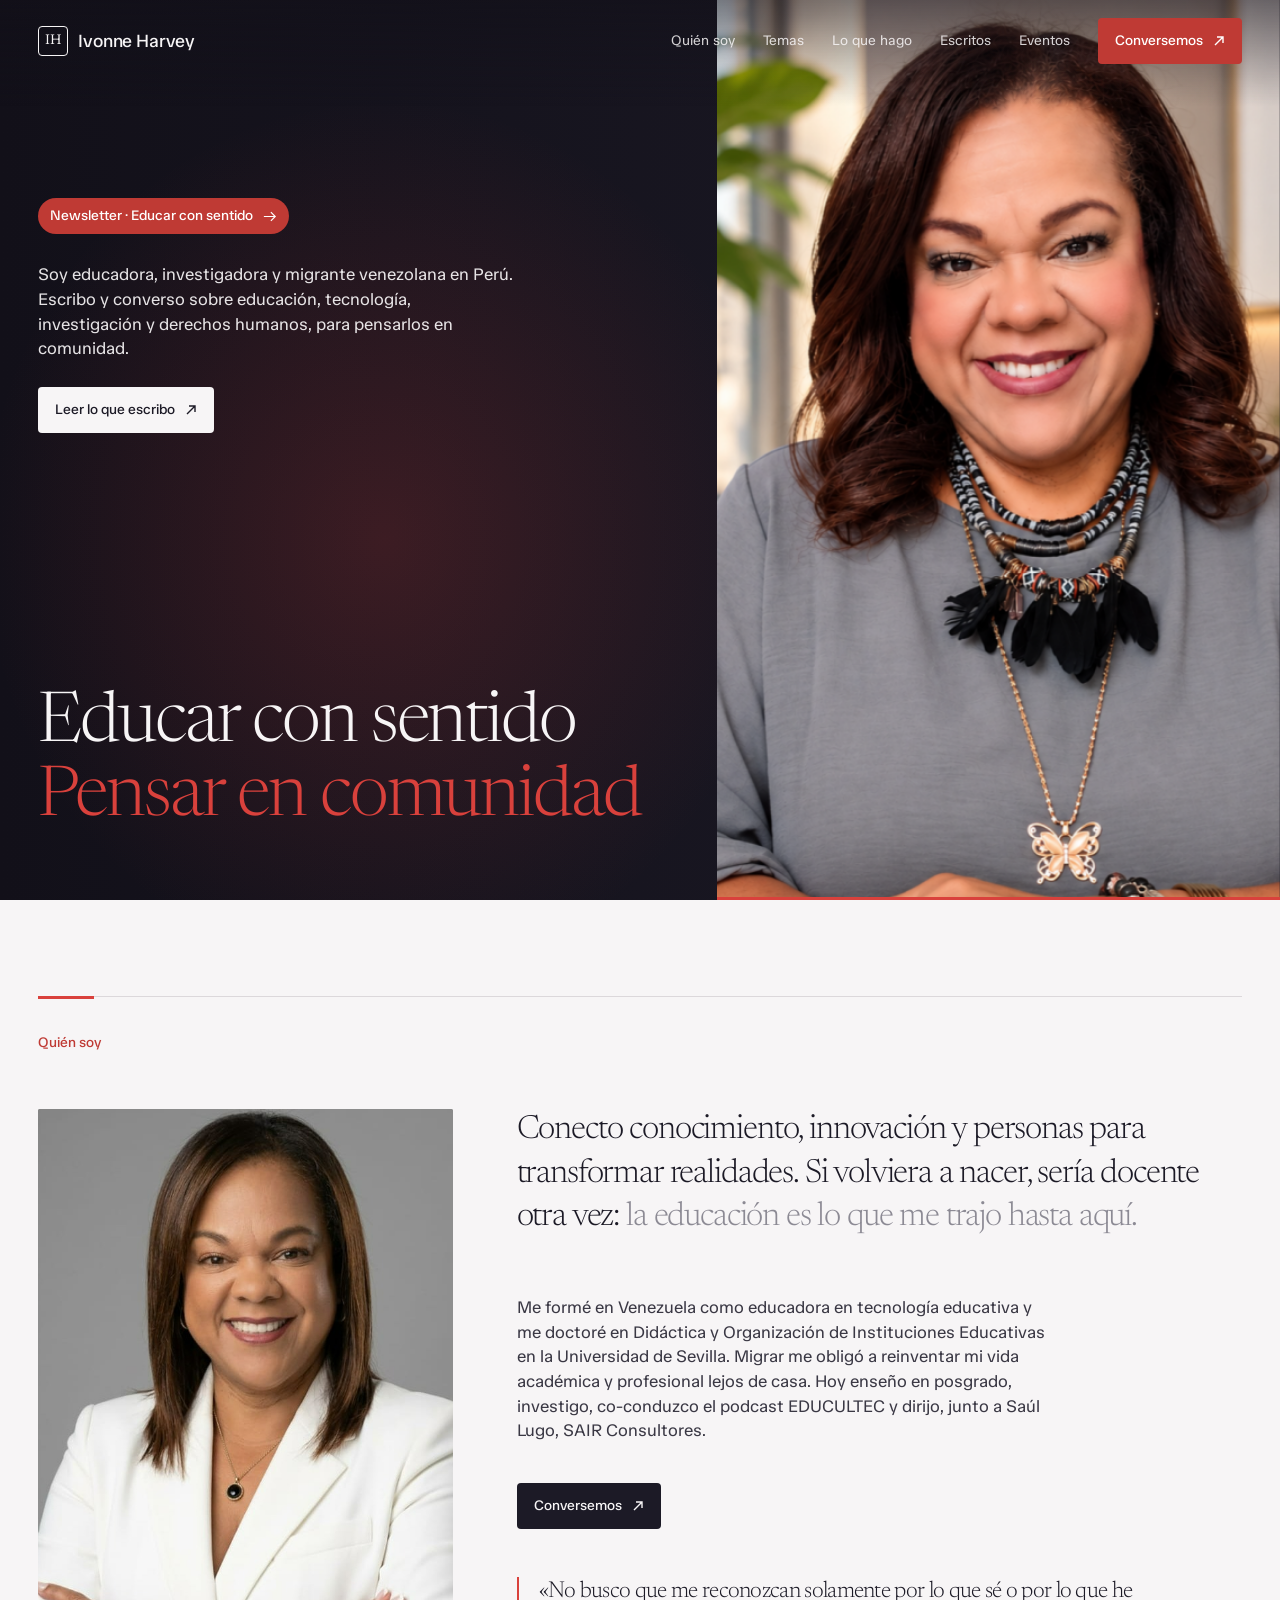
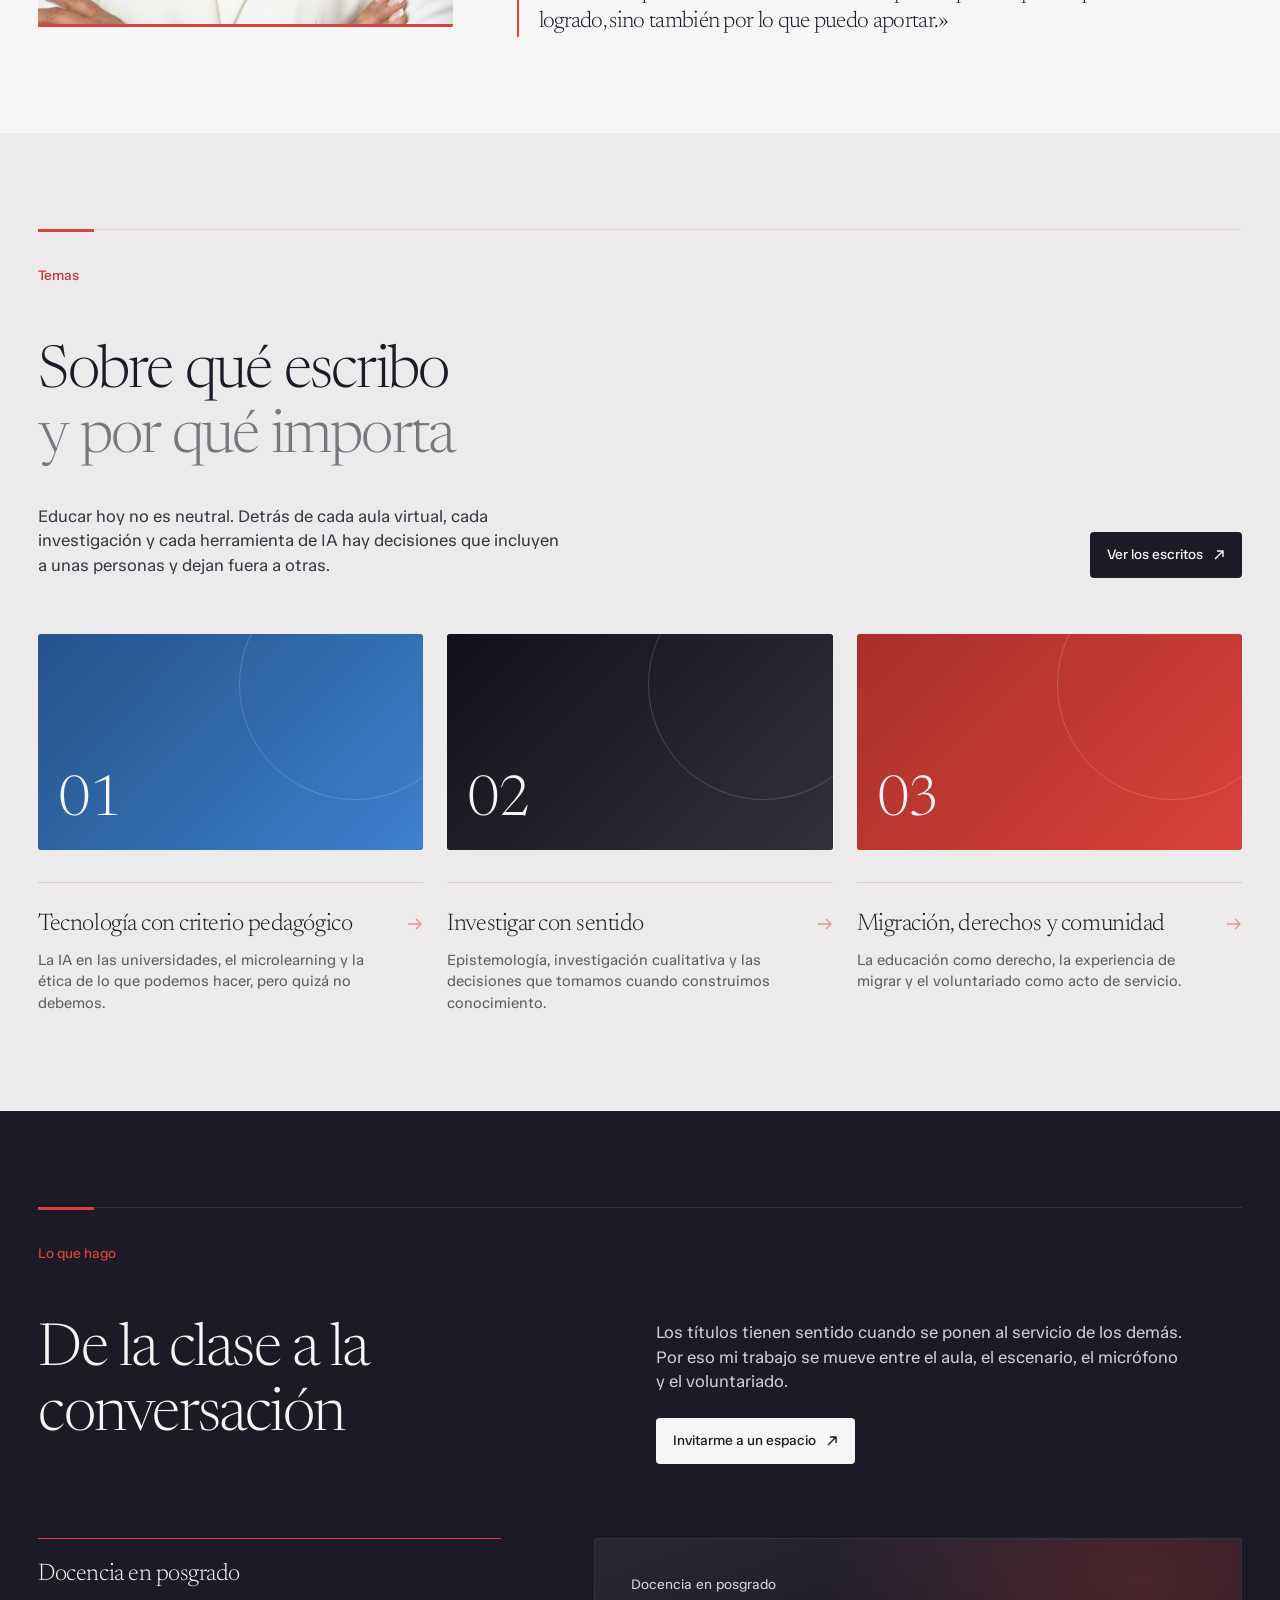
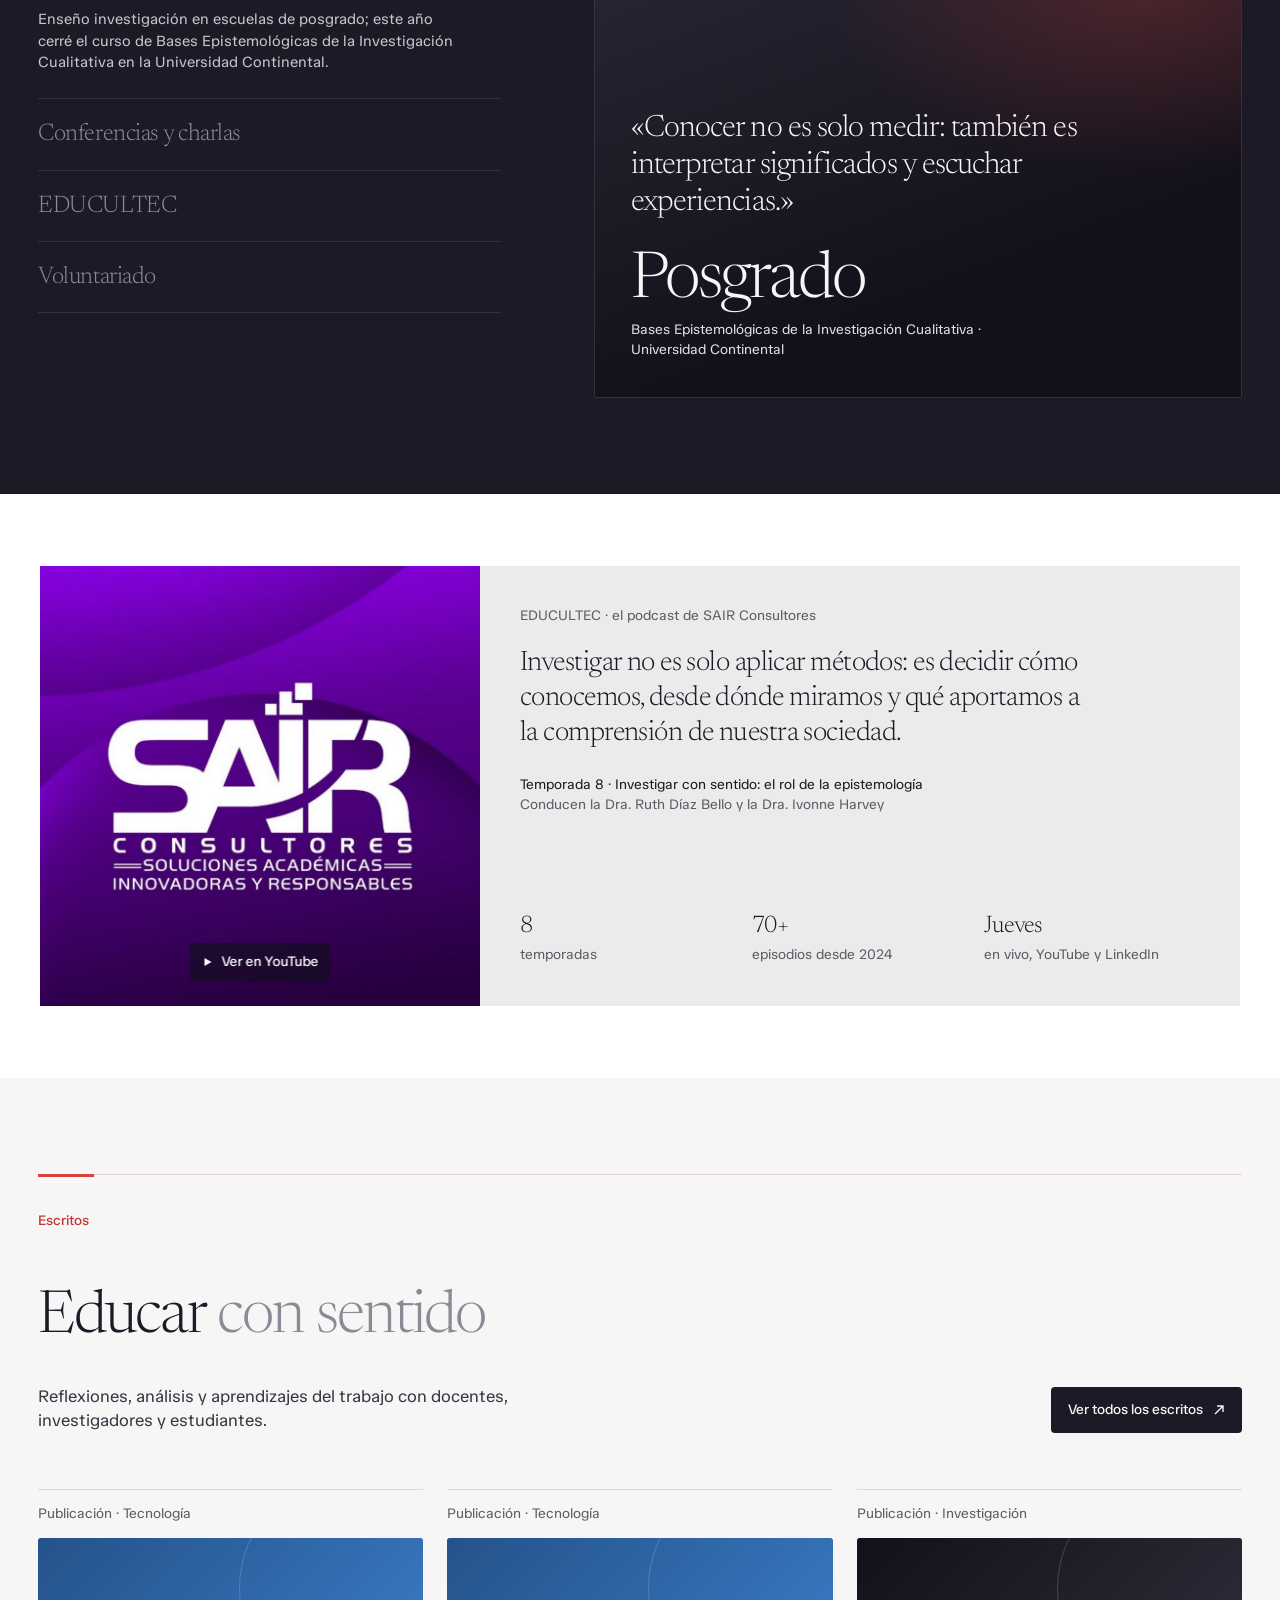
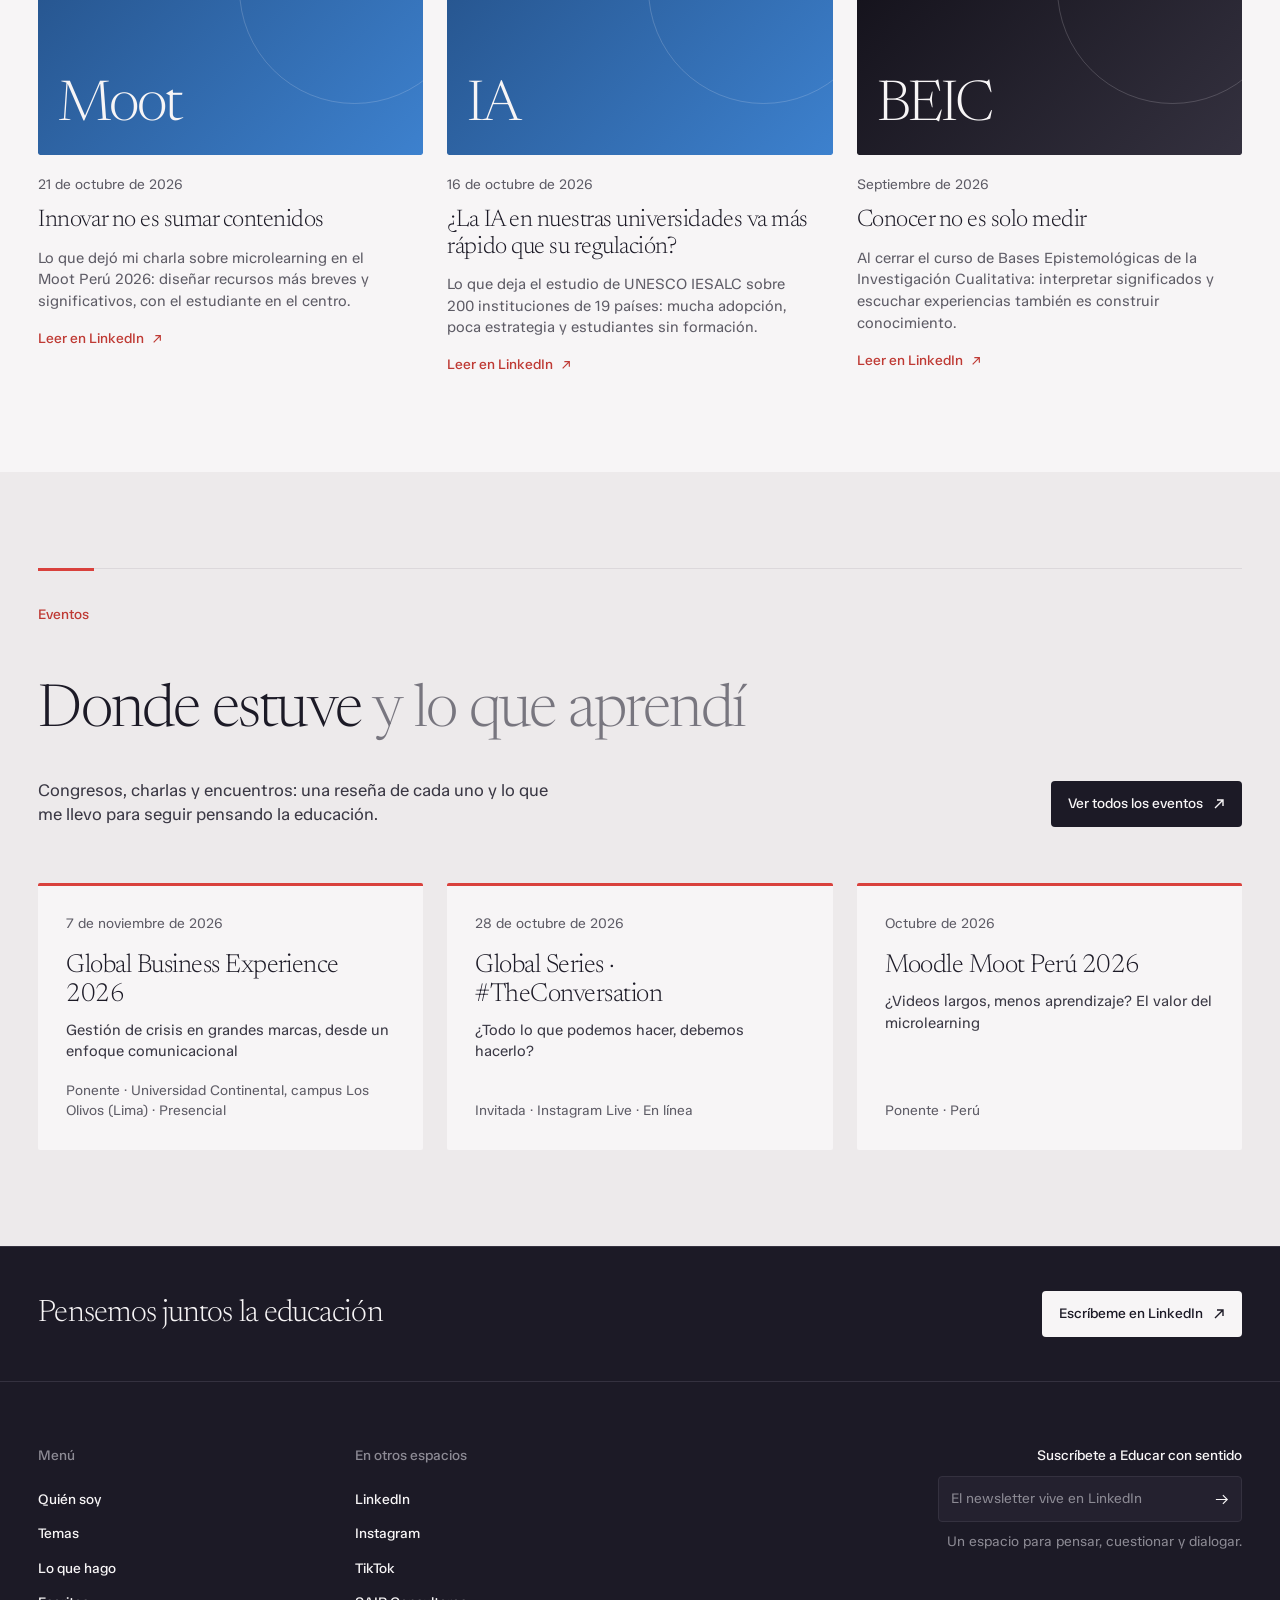
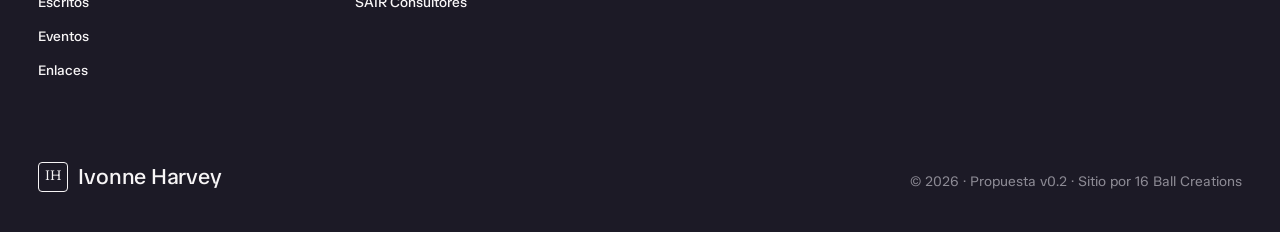
==== commit 7c4dab17: "Foto de su oficina en la portada; el retrato de estudio pasa a «Quién soy» Co-Authored-By: Claude Op" ====
--- a/index.html
+++ b/index.html
@@ -8,8 +8,8 @@
 <meta name="description" content="Ivonne Harvey, educadora e investigadora venezolana en Perú. Escribe y conversa sobre educación, tecnología, investigación y derechos humanos.">
 <link rel="preconnect" href="https://fonts.googleapis.com">
 <link rel="preconnect" href="https://fonts.gstatic.com" crossorigin>
-<link rel="stylesheet" href="assets/css/marca.css?v=0.3">
-<link rel="stylesheet" href="assets/css/sitio.css?v=0.3">
+<link rel="stylesheet" href="assets/css/marca.css?v=0.3.1">
+<link rel="stylesheet" href="assets/css/sitio.css?v=0.3.1">
 <link rel="icon" href="data:image/svg+xml,%3Csvg xmlns='http://www.w3.org/2000/svg' viewBox='0 0 64 64'%3E%3Crect width='64' height='64' rx='8' fill='%231C1A26'/%3E%3Ctext x='32' y='43' text-anchor='middle' font-family='Georgia,serif' font-size='30' fill='%23FAFAF9'%3EIH%3C/text%3E%3C/svg%3E">
 </head>
 <body>
@@ -30,7 +30,7 @@
 <!-- portada -->
 <section class="portada oscuro" id="inicio">
   <div class="fondo-portada" aria-hidden="true"></div>
-  <figure class="retrato"><img src="assets/img/ivonne-retrato.jpg" alt="Retrato de Ivonne Harvey, sonriente, con chaqueta blanca y los brazos cruzados" width="772" height="772" fetchpriority="high"></figure>
+  <figure class="retrato"><img src="assets/img/ivonne-oficina.jpg" alt="Ivonne Harvey sonriente, con blusa gris y collar artesanal, en su oficina" width="800" height="800" fetchpriority="high"></figure>
   <div class="envolver portada-in">
     <div class="portada-arriba">
       <a class="chip" href="https://www.linkedin.com/pulse/educaci%C3%B3n-derechos-humanos-y-migraci%C3%B3n-para-pensar-en-harvey-l--qb66f/" target="_blank" rel="noopener">Newsletter · Educar con sentido <svg><use href="#der"/></svg></a>
@@ -45,11 +45,14 @@
 <section class="bloque" id="quien">
   <div class="envolver">
     <p class="rotulo">Quién soy</p>
-    <div class="desplazado">
+    <div class="quien-grid">
+      <figure class="foto-quien"><img src="assets/img/ivonne-retrato.jpg" alt="Retrato de Ivonne Harvey, sonriente, con chaqueta blanca y los brazos cruzados" width="772" height="772" loading="lazy"></figure>
+      <div class="quien-texto">
       <p class="serif lead">Conecto conocimiento, innovación y personas para transformar realidades. Si volviera a nacer, sería docente otra vez: <span class="tenue">la educación es lo que me trajo hasta aquí.</span></p>
       <p class="cuerpo">Me formé en Venezuela como educadora en tecnología educativa y me doctoré en Didáctica y Organización de Instituciones Educativas en la Universidad de Sevilla. Migrar me obligó a reinventar mi vida académica y profesional lejos de casa. Hoy enseño en posgrado, investigo, co-conduzco el podcast EDUCULTEC y dirijo, junto a Saúl Lugo, SAIR Consultores.</p>
       <a class="btn btn-tinta" href="#conversemos">Conversemos <svg><use href="#diag"/></svg></a>
       <blockquote class="cita-quien serif">«No busco que me reconozcan solamente por lo que sé o por lo que he logrado, sino también por lo que puedo aportar.»</blockquote>
+      </div>
     </div>
   </div>
 </section>
@@ -221,7 +224,7 @@
     <p class="pie-nota">© 2026 · Propuesta v0.2 · Sitio por 16 Ball Creations</p>
   </div>
 </footer>
-<script src="assets/js/sitio.js?v=0.3"></script>
-<script src="assets/js/contenido.js?v=0.3"></script>
+<script src="assets/js/sitio.js?v=0.3.1"></script>
+<script src="assets/js/contenido.js?v=0.3.1"></script>
 </body>
 </html>
--- a/assets/css/sitio.css
+++ b/assets/css/sitio.css
@@ -21,13 +21,12 @@
 .portada{position:relative;min-height:100svh;overflow:hidden;display:flex;align-items:stretch;will-change:transform}
 main>section:not(.portada),body>footer{position:relative;z-index:2}
 main>section.bloque:not(.niebla):not(.oscuro):not(.blanco){background:var(--ih-papel)}
-.retrato img{will-change:transform;transform-origin:50% 100%}
+.retrato img{will-change:transform;transform-origin:50% 40%}
 .fondo-portada{position:absolute;inset:0;background:
   radial-gradient(45% 70% at 30% 60%, rgba(217,65,60,.20), transparent 70%),
   linear-gradient(90deg, var(--ih-tinta-2) 0%, var(--ih-tinta) 100%)}
-/* el fondo del retrato de estudio es #8B8B8B: el panel usa ese gris para que no se vea el corte */
-.retrato{position:absolute;top:0;right:0;bottom:0;width:44%;margin:0;background:#8B8B8B;overflow:hidden;z-index:1}
-.retrato img{position:absolute;bottom:0;left:50%;translate:-50% 0;height:100%;width:auto;max-width:none}
+.retrato{position:absolute;top:0;right:0;bottom:0;width:44%;margin:0;background:var(--ih-tinta);overflow:hidden;z-index:1}
+.retrato img{position:absolute;inset:0;width:100%;height:100%;object-fit:cover;object-position:40% 30%}
 .retrato::after{content:"";position:absolute;inset:auto 0 0 0;height:3px;background:var(--ih-salmon)}
 .portada-in{position:relative;z-index:1;display:flex;flex-direction:column;justify-content:space-between;padding-top:22vh;padding-bottom:7vh;width:100%}
 .portada-arriba{max-width:480px}
@@ -43,7 +42,11 @@
 .rotulo{position:relative;font-size:14px;font-weight:500;color:var(--ih-salmon-osc);margin:0 0 56px;padding-top:36px;border-top:1px solid var(--ih-linea)}
 .rotulo::before{content:"";position:absolute;left:0;top:-1px;width:56px;height:3px;background:var(--ih-salmon)}
 .oscuro .rotulo{color:var(--ih-salmon);border-color:var(--ih-linea-osc)}
-.desplazado{margin-left:25%;max-width:1020px}
+/* quién soy: retrato de estudio a la izquierda (su fondo es #8B8B8B), texto a la derecha */
+.quien-grid{display:grid;grid-template-columns:minmax(0,4fr) minmax(0,7fr);gap:clamp(32px,5vw,80px);align-items:start}
+.foto-quien{margin:0;position:relative;aspect-ratio:4/5;background:#8B8B8B;overflow:hidden;border-radius:2px}
+.foto-quien img{position:absolute;inset:0;width:100%;height:100%;object-fit:cover;object-position:50% 0}
+.foto-quien::after{content:"";position:absolute;left:0;right:0;bottom:0;height:3px;background:var(--ih-salmon)}
 .lead{font-size:var(--t-lead);line-height:1.3;letter-spacing:-.035em;margin:0 0 56px}
 .cuerpo{font-size:var(--t-cuerpo);line-height:1.45;color:var(--ih-cuerpo);max-width:530px;margin:0 0 40px}
 .oscuro .cuerpo{color:rgba(247,245,246,.82)}
@@ -167,7 +170,8 @@
 
 /* tableta */
 @media (max-width:1024px){
-  .desplazado{margin-left:0}
+  .quien-grid{grid-template-columns:1fr}
+  .foto-quien{max-width:420px;aspect-ratio:1}
   .tres{grid-template-columns:repeat(2,1fr)}
   .dos-col{grid-template-columns:1fr;gap:40px}
   .paneles{grid-column:1;min-height:380px}
@@ -177,7 +181,7 @@
   .barra:not(.solida){background:rgba(18,16,25,.82);backdrop-filter:blur(8px)}
   .portada{flex-direction:column;min-height:0}
   .retrato{position:relative;width:100%;height:min(108vw,640px);order:-1}
-  .retrato img{height:calc(100% - 72px)}
+  .retrato img{top:72px;height:calc(100% - 72px);object-position:50% 15%}
   .portada-in{padding-top:48px;padding-bottom:64px}
   .portada .titular{max-width:none;margin-top:48px}
 }
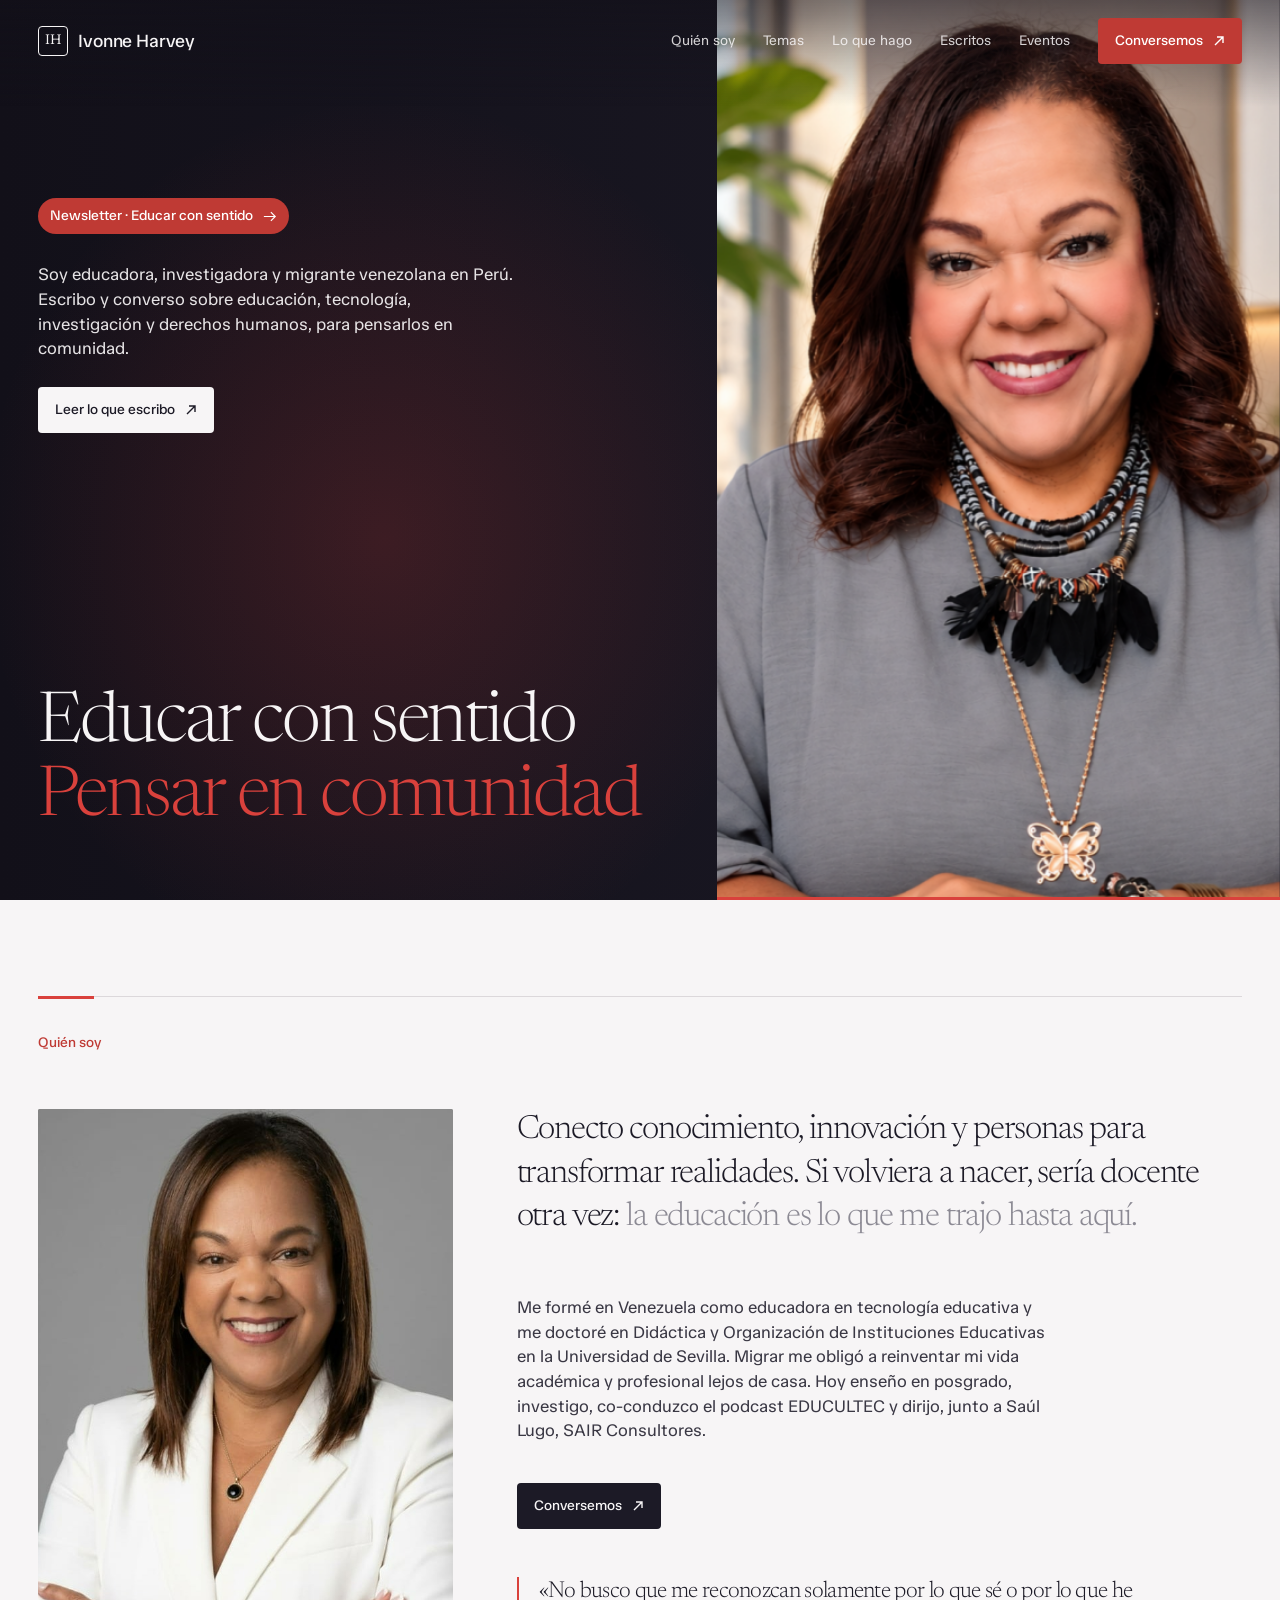
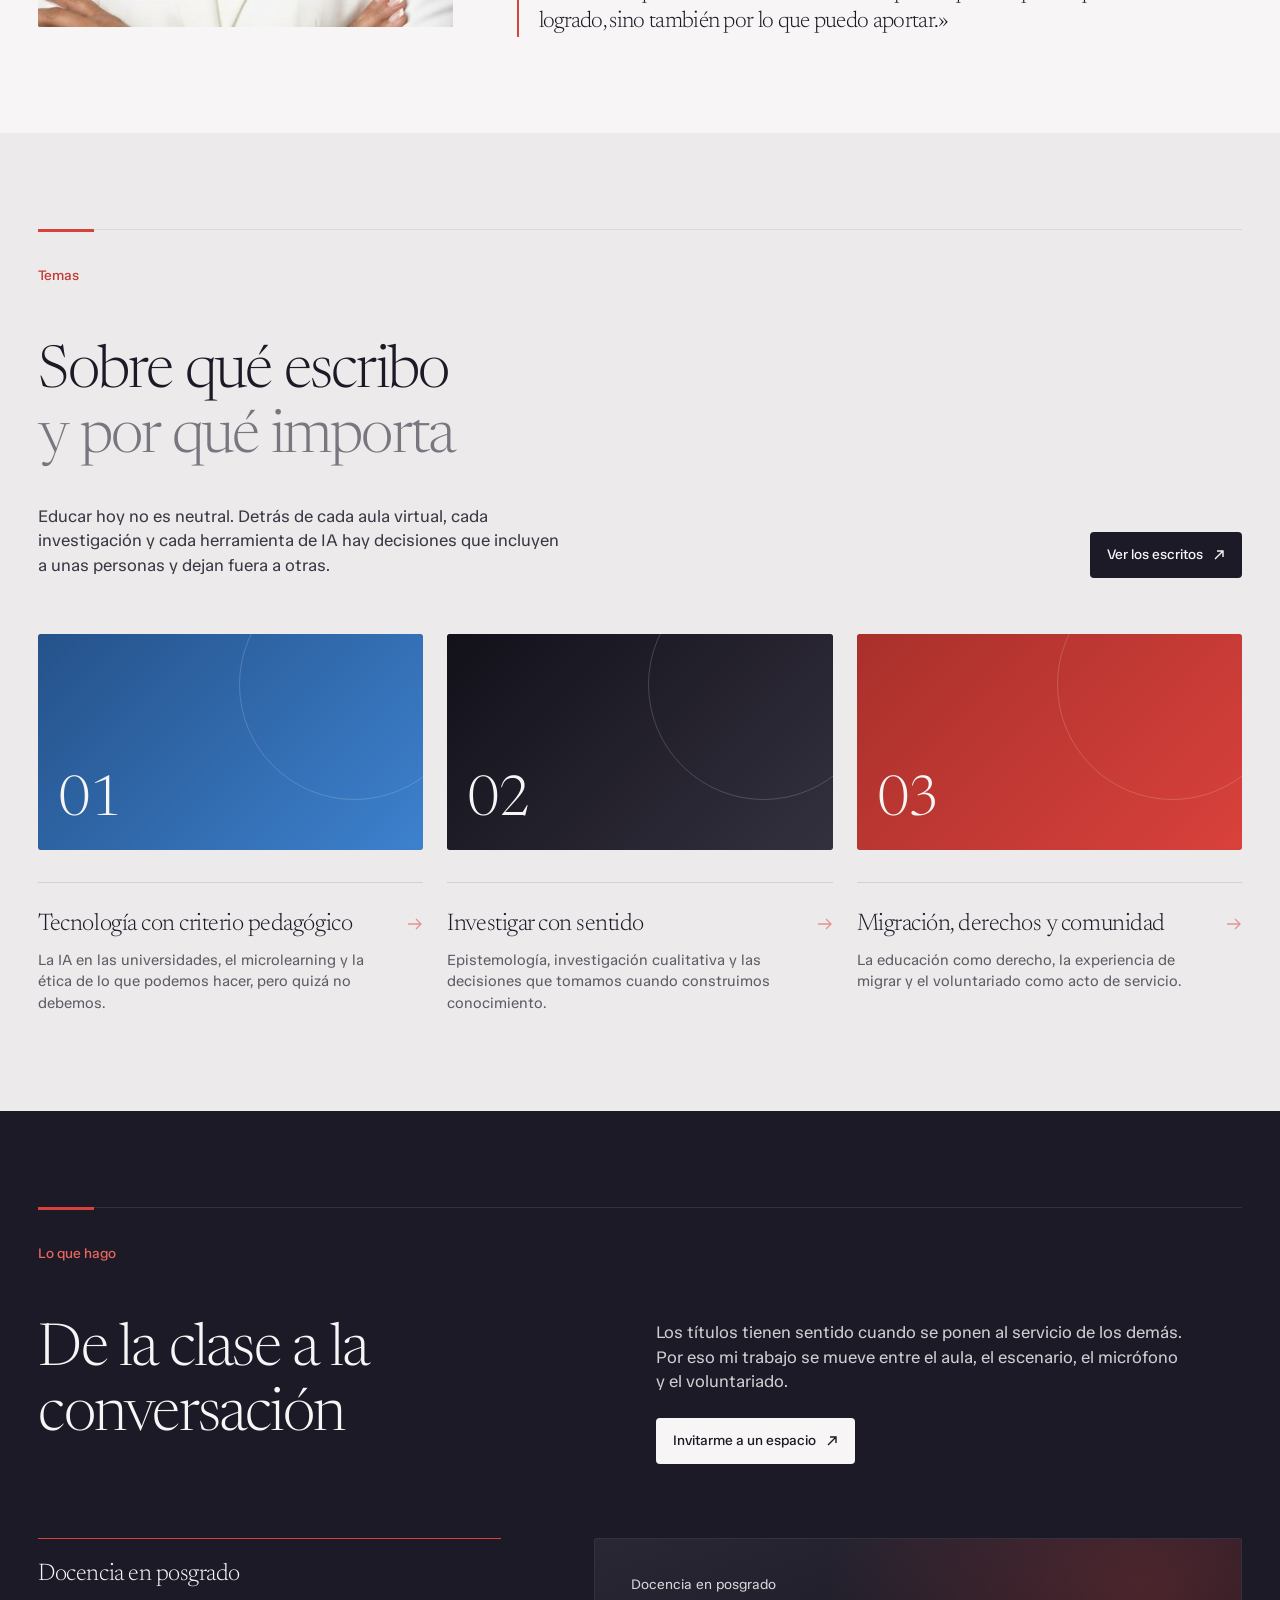
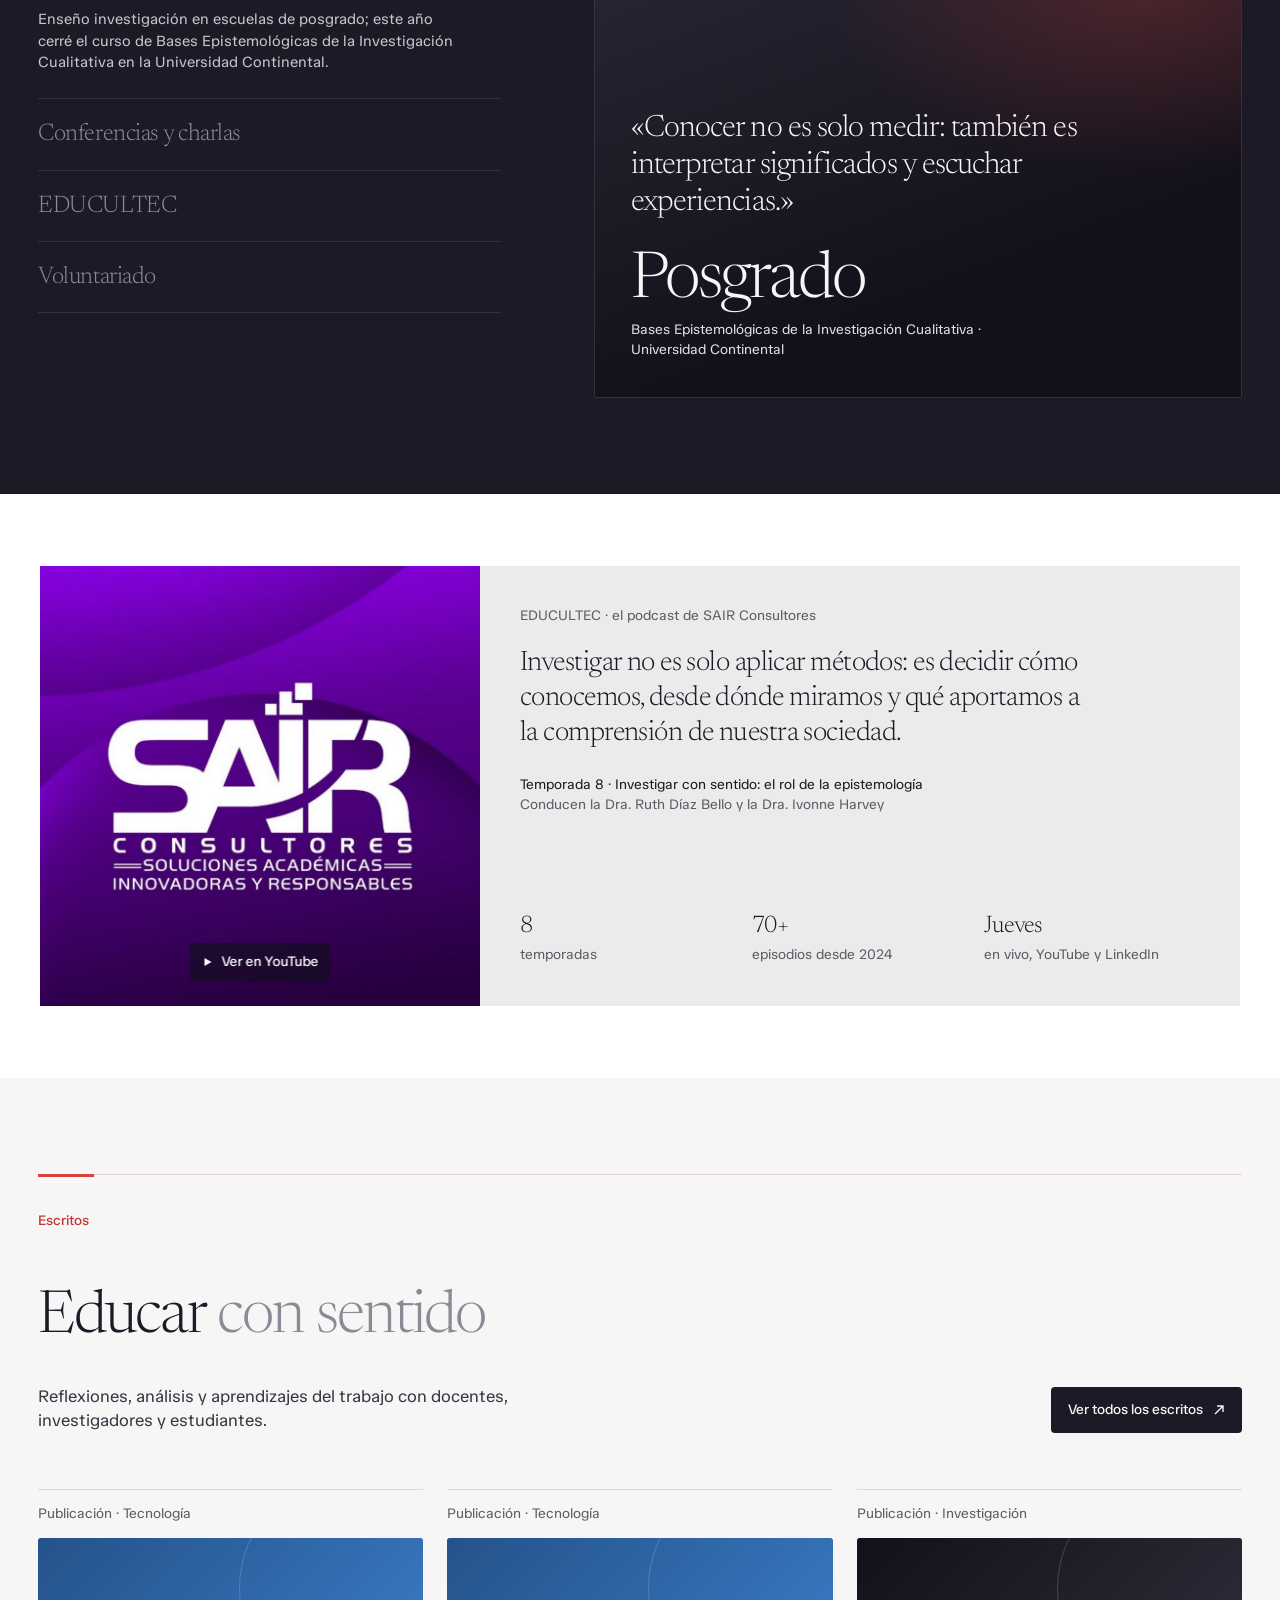
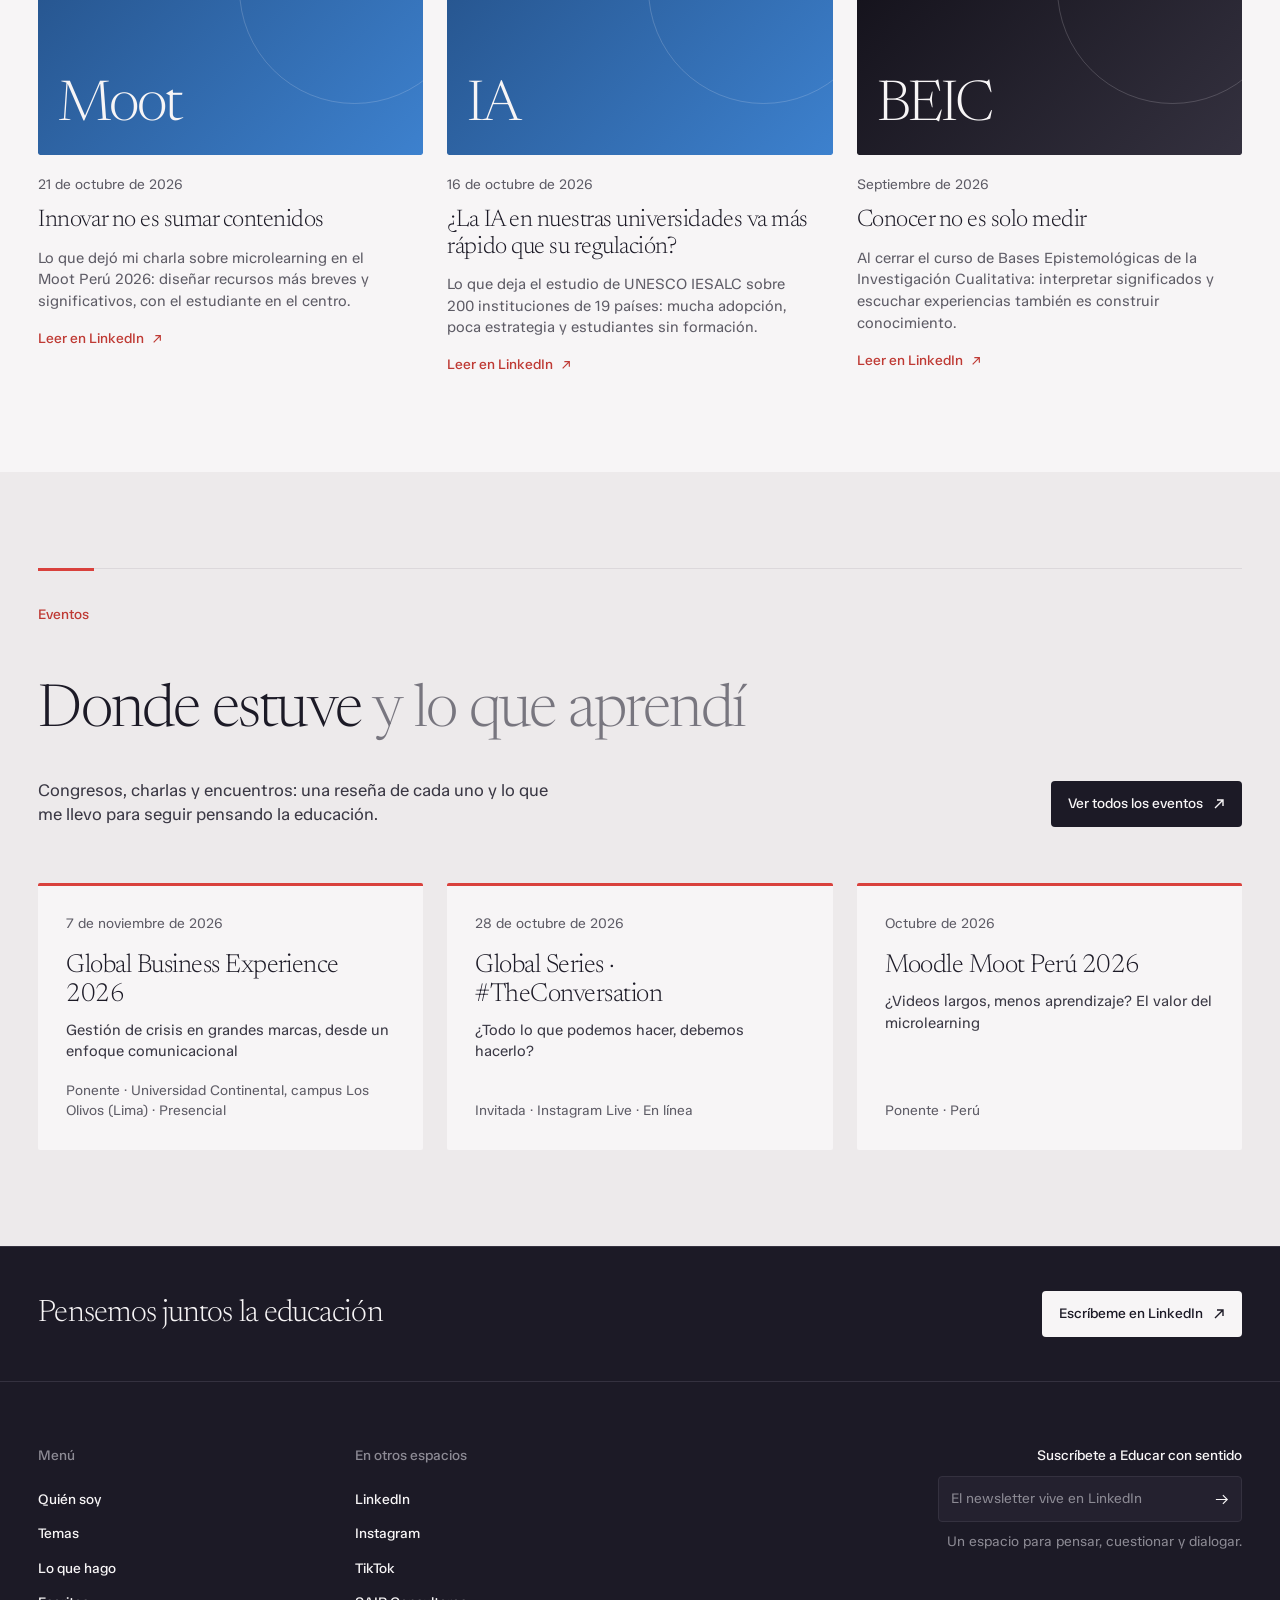
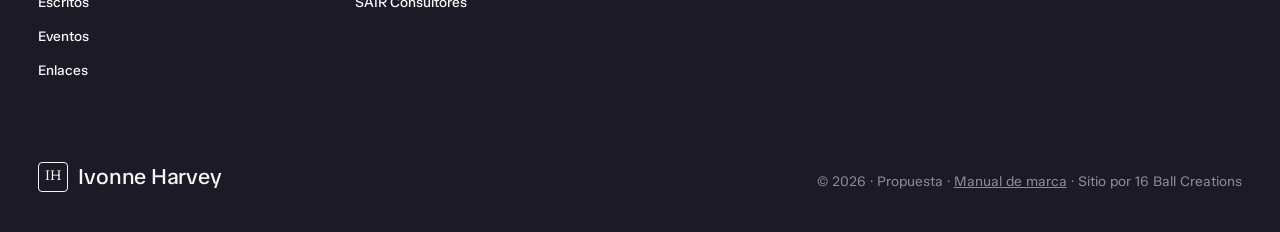
==== commit c3afb589: "Manual de marca v1.0: MARCA.md, tokens del hilo, logotipo y sello, manual visual en /marca/ - Esenci" ====
--- a/index.html
+++ b/index.html
@@ -8,9 +8,9 @@
 <meta name="description" content="Ivonne Harvey, educadora e investigadora venezolana en Perú. Escribe y conversa sobre educación, tecnología, investigación y derechos humanos.">
 <link rel="preconnect" href="https://fonts.googleapis.com">
 <link rel="preconnect" href="https://fonts.gstatic.com" crossorigin>
-<link rel="stylesheet" href="assets/css/marca.css?v=0.3.1">
-<link rel="stylesheet" href="assets/css/sitio.css?v=0.3.1">
-<link rel="icon" href="data:image/svg+xml,%3Csvg xmlns='http://www.w3.org/2000/svg' viewBox='0 0 64 64'%3E%3Crect width='64' height='64' rx='8' fill='%231C1A26'/%3E%3Ctext x='32' y='43' text-anchor='middle' font-family='Georgia,serif' font-size='30' fill='%23FAFAF9'%3EIH%3C/text%3E%3C/svg%3E">
+<link rel="stylesheet" href="assets/css/marca.css?v=1.0">
+<link rel="stylesheet" href="assets/css/sitio.css?v=1.0">
+<link rel="icon" href="assets/img/marca/sello.svg" type="image/svg+xml">
 </head>
 <body>
 <svg width="0" height="0" style="position:absolute" aria-hidden="true">
@@ -221,10 +221,10 @@
   </div>
   <div class="envolver pie-base">
     <p class="firma"><span class="mono">IH</span>Ivonne Harvey</p>
-    <p class="pie-nota">© 2026 · Propuesta v0.2 · Sitio por 16 Ball Creations</p>
+    <p class="pie-nota">© 2026 · Propuesta · <a href="marca/">Manual de marca</a> · Sitio por 16 Ball Creations</p>
   </div>
 </footer>
-<script src="assets/js/sitio.js?v=0.3.1"></script>
-<script src="assets/js/contenido.js?v=0.3.1"></script>
+<script src="assets/js/sitio.js?v=1.0"></script>
+<script src="assets/js/contenido.js?v=1.0"></script>
 </body>
 </html>
--- a/assets/css/marca.css
+++ b/assets/css/marca.css
@@ -1,10 +1,9 @@
 /* =====================================================================
-   Ivonne Harvey · sistema de marca personal (v0.2, propuesta)
-   Fuente única de colores, tipografía y medidas. Editorial y sobria:
-   grises con un matiz violeta y el salmón como acento principal. El azul
-   queda para resaltar (eventos próximos, datos puntuales), nunca de fondo.
+   Ivonne Harvey · tokens de marca (v1.0 · noviembre de 2026, propuesta)
+   Fuente única de colores, tipografía, medidas y del hilo. Las reglas viven en ../../MARCA.md
+   y el manual visual en ../../marca/. Un color que no está aquí no existe en la marca.
    ===================================================================== */
-@import url("https://fonts.googleapis.com/css2?family=Newsreader:ital,opsz,wght@0,6..72,300;0,6..72,400;1,6..72,300&family=TASA+Orbiter:wght@400;500&display=swap");
+@import url("https://fonts.googleapis.com/css2?family=Newsreader:opsz,wght@6..72,300&family=TASA+Orbiter:wght@400;500&display=swap");
 
 :root{
   /* paleta base (los cinco colores de la marca) */
@@ -20,7 +19,8 @@
   --ih-texto-2:#5E5C66;      /* texto secundario chico sobre claro (6,0 : 1 en papel, 5,5 en niebla) */
   --ih-cuerpo:#3A3844;       /* párrafos sobre claro */
   --ih-gris-banda:#78767F;   /* segunda línea de títulos sobre niebla (3,7 : 1, solo 24 px o más) */
-  --ih-salmon-osc:#BF3A34;   /* botones con texto blanco (5,4 : 1), enlaces y texto chico en salmón (5,0 : 1) */
+  --ih-salmon-osc:#BF3A34;   /* botones con texto blanco (5,4 : 1), enlaces y texto chico en salmón sobre claro (5,0 : 1) */
+  --ih-salmon-claro:#E8655F; /* texto chico en salmón sobre tinta (5,3 : 1) */
   --ih-azul-osc:#2F6DB5;     /* texto chico en azul sobre claro (4,9 : 1) */
   --ih-linea:#DCD8DB;
   --ih-linea-osc:#34313F;
@@ -40,6 +40,13 @@
   --ancho:1360px;
   --margen:clamp(20px, 3vw, 40px);
   --r:4px;
+
+  /* el hilo: una línea salmón que se dibuja de izquierda a derecha, una sola vez */
+  --hilo:var(--ih-salmon);
+  --hilo-grosor:3px;         /* 1px cuando marca tiempo o un hover; 3px cuando firma una sección o una foto */
+  --hilo-largo:56px;
+  --hilo-tiempo:.9s;
+  --hilo-curva:cubic-bezier(.2,.7,.2,1);
 }
 
 *,*::before,*::after{box-sizing:border-box}
@@ -57,6 +64,12 @@
 .oscuro .tenue{color:var(--ih-gris)}
 .acento{color:var(--ih-salmon)}
 
+/* el hilo */
+.hilo{display:block;width:var(--hilo-largo);height:var(--hilo-grosor);background:var(--hilo);transform-origin:left center;transform:scaleX(0);transition:transform var(--hilo-tiempo) var(--hilo-curva)}
+.hilo.encendida{transform:scaleX(1)}
+html:not(.js) .hilo{transform:none}
+@media (prefers-reduced-motion:reduce){.hilo{transform:none;transition:none}}
+
 /* botones: rectángulo apenas redondeado, flecha diagonal */
 .btn{display:inline-flex;align-items:center;gap:10px;font:500 14px/1 var(--ih-sans);padding:15px 16px;border-radius:var(--r);text-decoration:none;border:1px solid transparent;transition:background .2s,color .2s;cursor:pointer}
 .btn svg{width:12px;height:12px}
--- a/assets/css/sitio.css
+++ b/assets/css/sitio.css
@@ -41,12 +41,12 @@
 .bloque{padding:96px 0}
 .rotulo{position:relative;font-size:14px;font-weight:500;color:var(--ih-salmon-osc);margin:0 0 56px;padding-top:36px;border-top:1px solid var(--ih-linea)}
 .rotulo::before{content:"";position:absolute;left:0;top:-1px;width:56px;height:3px;background:var(--ih-salmon)}
-.oscuro .rotulo{color:var(--ih-salmon);border-color:var(--ih-linea-osc)}
+.oscuro .rotulo{color:var(--ih-salmon-claro);border-color:var(--ih-linea-osc)}
 /* quién soy: retrato de estudio a la izquierda (su fondo es #8B8B8B), texto a la derecha */
 .quien-grid{display:grid;grid-template-columns:minmax(0,4fr) minmax(0,7fr);gap:clamp(32px,5vw,80px);align-items:start}
 .foto-quien{margin:0;position:relative;aspect-ratio:4/5;background:#8B8B8B;overflow:hidden;border-radius:2px}
 .foto-quien img{position:absolute;inset:0;width:100%;height:100%;object-fit:cover;object-position:50% 0}
-.foto-quien::after{content:"";position:absolute;left:0;right:0;bottom:0;height:3px;background:var(--ih-salmon)}
+
 .lead{font-size:var(--t-lead);line-height:1.3;letter-spacing:-.035em;margin:0 0 56px}
 .cuerpo{font-size:var(--t-cuerpo);line-height:1.45;color:var(--ih-cuerpo);max-width:530px;margin:0 0 40px}
 .oscuro .cuerpo{color:rgba(247,245,246,.82)}
@@ -114,8 +114,8 @@
 .panel[hidden]{display:flex;visibility:hidden}
 .panel.activo{opacity:1;visibility:visible}
 .panel.l1{background:radial-gradient(70% 60% at 85% 10%, rgba(217,65,60,.25), transparent 70%),linear-gradient(160deg,#2A2735,var(--ih-tinta-2) 70%);border:1px solid var(--ih-linea-osc)}
-.panel.l3{background:linear-gradient(150deg,#A9302B,var(--ih-salmon))}
-.panel.l4{background:linear-gradient(150deg,#25528A,var(--ih-azul))}
+.panel.l3{background:linear-gradient(150deg,#A9302B,var(--ih-salmon-osc))}
+.panel.l4{background:linear-gradient(150deg,#25528A,var(--ih-azul-osc))}
 /* EDUCULTEC: la portada del canal como carátula, arriba a la derecha, sobre el violeta de SAIR */
 .panel.pod{background:radial-gradient(80% 70% at 85% 15%, rgba(140,60,220,.45), transparent 70%),linear-gradient(160deg,#3B0A6B,#1A0833 75%)}
 .panel.pod img{position:absolute;top:36px;right:36px;width:min(46%,240px);aspect-ratio:1;object-fit:cover;border-radius:2px;box-shadow:0 20px 40px -20px rgba(0,0,0,.6)}
@@ -242,7 +242,7 @@
 .ev-lista{margin:0;padding:0;list-style:none;display:flex;flex-direction:column;gap:10px}
 .ev-lista li{position:relative;padding-left:22px;font-size:16px;color:var(--ih-cuerpo)}
 .ev-lista li::before{content:"";position:absolute;left:0;top:.62em;width:10px;height:1px;background:var(--ih-salmon)}
-.ev-pendiente{font-size:15px;color:var(--ih-texto-2);margin:0;font-style:italic}
+.ev-pendiente{font-size:15px;color:var(--ih-texto-2);margin:0}
 
 @media (max-width:640px){
   .cabecera{padding:64px 0 32px}
